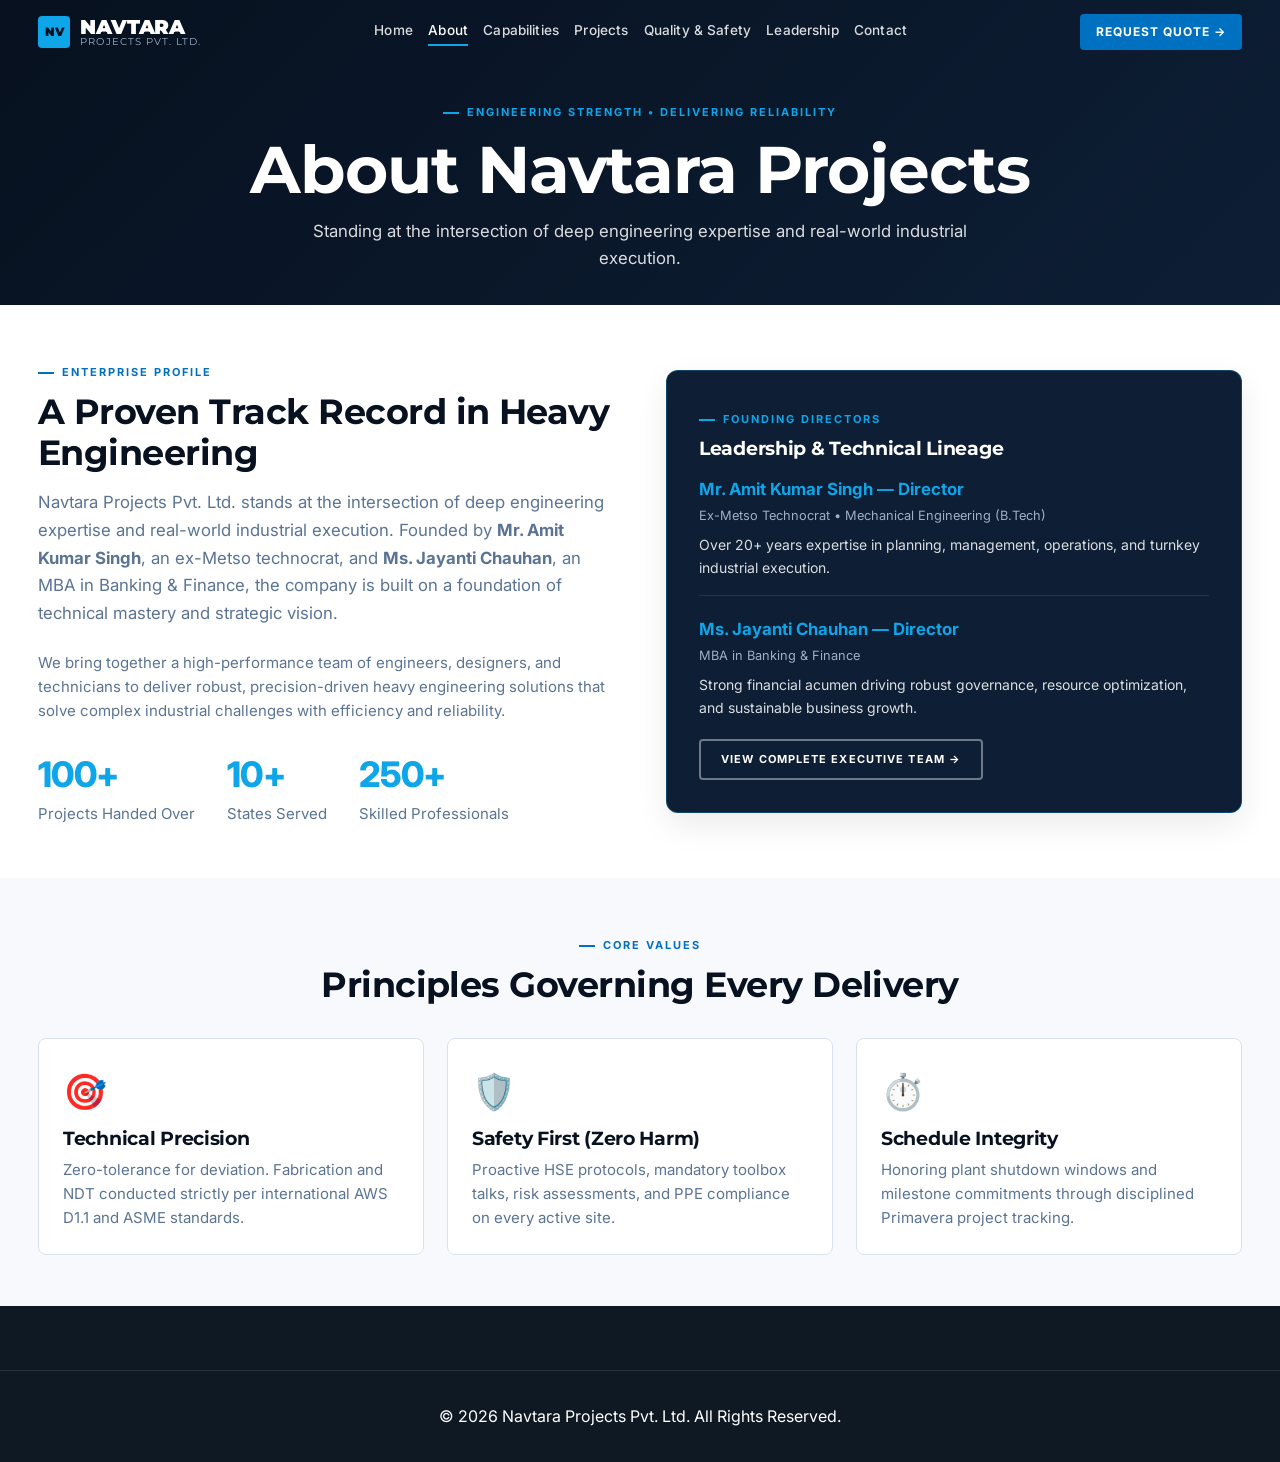
==== about.html @ 41ba623b "Populate exact leadership & core team data extracted from PDF: Directors Mr. Amit Kumar Singh (Ex-Me" ====
<!DOCTYPE html>
<html lang="en">
<head>
    <meta charset="UTF-8">
    <meta name="viewport" content="width=device-width, initial-scale=1.0">
    <title>About Us | Navtara Projects Pvt. Ltd.</title>
    <meta name="description" content="Learn about Navtara Projects Pvt. Ltd. — founded by Mr. Amit Kumar Singh (Ex-Metso Technocrat) and Ms. Jayanti Chauhan (MBA Banking & Finance). High-precision industrial execution across India.">
    <meta property="og:title" content="About Navtara Projects Pvt. Ltd.">
    <meta property="og:image" content="assets/images/hero.png">
    <link rel="icon" type="image/svg+xml" href="assets/favicon.svg">

    <!-- CSS Architecture -->
    <link rel="stylesheet" href="css/style.css">
    <link rel="stylesheet" href="css/components.css">
    <link rel="stylesheet" href="css/animations.css">
    <link rel="stylesheet" href="css/fixes.css">

    <style>
        .page-header-v3 {
            padding: calc(var(--nav-height) + var(--s-lg)) 0 var(--s-lg);
            background: linear-gradient(135deg, var(--c-navy) 0%, var(--c-navy-md) 100%);
            color: var(--c-white);
            text-align: center;
        }

        .values-grid {
            display: grid;
            grid-template-columns: repeat(3, 1fr);
            gap: var(--s-md);
            margin-top: var(--s-lg);
        }

        .founding-card {
            background: var(--c-navy-md);
            color: var(--c-white);
            border-radius: var(--radius-lg);
            padding: var(--s-lg);
            border: 1px solid rgba(14, 165, 233, 0.3);
            box-shadow: var(--shadow-lg);
        }

        @media (max-width: 992px) {
            .values-grid { grid-template-columns: 1fr; }
        }
    </style>
</head>
<body>

    <!-- Navigation Bar -->
    <nav class="navbar scrolled" role="navigation">
        <div class="nav-container">
            <a href="index.html" class="logo">
                <span class="logo-mark">NV</span>
                <div>
                    <span class="logo-text">NAVTARA</span>
                    <span class="logo-sub">PROJECTS PVT. LTD.</span>
                </div>
            </a>
            <div class="nav-links" id="main-nav">
                <a href="index.html">Home</a>
                <a href="about.html" class="active">About</a>
                <a href="capabilities.html">Capabilities</a>
                <a href="projects.html">Projects</a>
                <a href="quality.html">Quality &amp; Safety</a>
                <a href="leadership.html">Leadership</a>
                <a href="contact.html">Contact</a>
            </div>
            <a href="contact.html" class="nav-cta">Request Quote →</a>
            <button class="menu-toggle" id="menu-toggle" aria-label="Toggle navigation menu">☰</button>
        </div>
    </nav>

    <!-- Page Header -->
    <header class="page-header-v3">
        <div class="container reveal">
            <div class="section-label section-label--light">Engineering Strength &bull; Delivering Reliability</div>
            <h1 class="heading-xl text-light" style="margin-bottom: var(--s-xs);">About Navtara Projects</h1>
            <p class="body-lg text-light" style="max-width: 680px; margin: 0 auto; opacity: 0.85;">
                Standing at the intersection of deep engineering expertise and real-world industrial execution.
            </p>
        </div>
    </header>

    <!-- Enterprise Profile & Founding Story -->
    <section class="section bg-white">
        <div class="container">
            <div class="grid-2" style="align-items: center; gap: var(--s-xl);">
                <div class="reveal-left">
                    <div class="section-label">Enterprise Profile</div>
                    <h2 class="heading-lg" style="margin-bottom: var(--s-sm);">A Proven Track Record in Heavy Engineering</h2>
                    <p class="body-lg text-muted" style="margin-bottom: var(--s-md);">
                        Navtara Projects Pvt. Ltd. stands at the intersection of deep engineering expertise and real-world industrial execution. Founded by <strong>Mr. Amit Kumar Singh</strong>, an ex-Metso technocrat, and <strong>Ms. Jayanti Chauhan</strong>, an MBA in Banking &amp; Finance, the company is built on a foundation of technical mastery and strategic vision.
                    </p>
                    <p class="body-md text-muted" style="margin-bottom: var(--s-md);">
                        We bring together a high-performance team of engineers, designers, and technicians to deliver robust, precision-driven heavy engineering solutions that solve complex industrial challenges with efficiency and reliability.
                    </p>
                    <div style="display: flex; gap: 2rem;">
                        <div>
                            <div class="heading-lg text-accent" style="font-size: 2.2rem; font-weight: 800;">100+</div>
                            <div class="body-md text-muted">Projects Handed Over</div>
                        </div>
                        <div>
                            <div class="heading-lg text-accent" style="font-size: 2.2rem; font-weight: 800;">10+</div>
                            <div class="body-md text-muted">States Served</div>
                        </div>
                        <div>
                            <div class="heading-lg text-accent" style="font-size: 2.2rem; font-weight: 800;">250+</div>
                            <div class="body-md text-muted">Skilled Professionals</div>
                        </div>
                    </div>
                </div>

                <div class="founding-card reveal-right">
                    <div class="section-label section-label--light" style="color: var(--c-accent); margin-bottom: 0.5rem;">Founding Directors</div>
                    <h3 class="heading-md text-light" style="margin-bottom: 1rem;">Leadership &amp; Technical Lineage</h3>
                    
                    <div style="margin-bottom: 1.25rem; padding-bottom: 1rem; border-bottom: 1px solid rgba(255,255,255,0.1);">
                        <strong style="color: var(--c-accent); font-size: 1.05rem;">Mr. Amit Kumar Singh &mdash; Director</strong>
                        <div style="font-size: 0.8rem; color: var(--c-grey-300); margin-top: 0.2rem;">Ex-Metso Technocrat &bull; Mechanical Engineering (B.Tech)</div>
                        <p style="font-size: 0.875rem; opacity: 0.85; margin-top: 0.4rem;">Over 20+ years expertise in planning, management, operations, and turnkey industrial execution.</p>
                    </div>

                    <div>
                        <strong style="color: var(--c-accent); font-size: 1.05rem;">Ms. Jayanti Chauhan &mdash; Director</strong>
                        <div style="font-size: 0.8rem; color: var(--c-grey-300); margin-top: 0.2rem;">MBA in Banking &amp; Finance</div>
                        <p style="font-size: 0.875rem; opacity: 0.85; margin-top: 0.4rem;">Strong financial acumen driving robust governance, resource optimization, and sustainable business growth.</p>
                    </div>

                    <div style="margin-top: 1.25rem;">
                        <a href="leadership.html" class="btn btn-outline btn--sm">View Complete Executive Team →</a>
                    </div>
                </div>
            </div>
        </div>
    </section>

    <!-- Core Values & Pillars -->
    <section class="section bg-off-white">
        <div class="container">
            <div class="text-center reveal" style="max-width: 700px; margin: 0 auto;">
                <div class="section-label">Core Values</div>
                <h2 class="heading-lg">Principles Governing Every Delivery</h2>
            </div>

            <div class="values-grid">
                <div class="card reveal delay-100" style="padding: 1.5rem;">
                    <div style="font-size: 2.2rem; margin-bottom: 0.5rem;">🎯</div>
                    <h3 class="heading-md" style="margin-bottom: 0.5rem;">Technical Precision</h3>
                    <p class="body-md text-muted">Zero-tolerance for deviation. Fabrication and NDT conducted strictly per international AWS D1.1 and ASME standards.</p>
                </div>

                <div class="card reveal delay-200" style="padding: 1.5rem;">
                    <div style="font-size: 2.2rem; margin-bottom: 0.5rem;">🛡️</div>
                    <h3 class="heading-md" style="margin-bottom: 0.5rem;">Safety First (Zero Harm)</h3>
                    <p class="body-md text-muted">Proactive HSE protocols, mandatory toolbox talks, risk assessments, and PPE compliance on every active site.</p>
                </div>

                <div class="card reveal delay-300" style="padding: 1.5rem;">
                    <div style="font-size: 2.2rem; margin-bottom: 0.5rem;">⏱️</div>
                    <h3 class="heading-md" style="margin-bottom: 0.5rem;">Schedule Integrity</h3>
                    <p class="body-md text-muted">Honoring plant shutdown windows and milestone commitments through disciplined Primavera project tracking.</p>
                </div>
            </div>
        </div>
    </section>

    <!-- Footer -->
    <footer class="footer bg-charcoal text-light" role="contentinfo">
        <div class="container text-center" style="padding: 2rem 0; border-top: 1px solid rgba(255,255,255,0.1);">
            <p>&copy; 2026 Navtara Projects Pvt. Ltd. All Rights Reserved.</p>
        </div>
    </footer>

    <!-- Scroll to Top Button -->
    <button id="scroll-top-btn" aria-label="Scroll to top">↑</button>

    <!-- Scripts -->
    <script src="js/main.js"></script>
    <script src="js/transitions.js"></script>
    <script src="js/cursor.js"></script>
</body>
</html>
---- css/style.css ----
/* ═══════════════════════════════════════════════════════
   NAVTARA PROJECTS PVT. LTD.
   Enterprise Design System — v3.4
   "Apple-level simplicity meets world-class engineering."
═══════════════════════════════════════════════════════ */

@import url('https://fonts.googleapis.com/css2?family=Inter:wght@300;400;500;600;700&family=Montserrat:wght@600;700;800;900&display=swap');

/* ── Root Tokens ─────────────────────────────────────── */
:root {
  /* Core Palette */
  --c-navy:       #07111F;
  --c-navy-md:    #0D1E35;
  --c-navy-lt:    #122845;
  --c-steel:      #1E3A5C;
  --c-accent:     #0EA5E9; /* Electric Sky — on dark */
  --c-accent-d:   #0070C0; /* Deeper Blue — on light */
  --c-white:      #FFFFFF;
  --c-off-white:  #F7F9FC;
  --c-grey-50:    #EFF3F8;
  --c-grey-100:   #D9E2EC;
  --c-grey-300:   #9EB0C8;
  --c-grey-500:   #5B7493;
  --c-grey-700:   #2B3E52;
  --c-charcoal:   #0F1923;

  /* Legacy aliases */
  --color-primary:      var(--c-navy);
  --color-secondary:    var(--c-steel);
  --color-accent:       var(--c-accent);
  --color-accent-dark:  var(--c-accent-d);
  --color-white:        var(--c-white);
  --color-light-grey:   var(--c-off-white);
  --color-dark-grey:    var(--c-grey-700);
  --color-charcoal:     var(--c-charcoal);

  /* Fonts */
  --f-display: 'Montserrat', sans-serif;
  --f-body:    'Inter', sans-serif;
  --font-heading: var(--f-display);
  --font-body:    var(--f-body);

  /* Fluid Type Scale (Compact & Balanced) */
  --t-display:  clamp(2.5rem, 4.5vw + 0.5rem, 4.5rem);
  --t-h1:       clamp(2rem, 3.2vw + 0.5rem, 3.25rem);
  --t-h2:       clamp(1.5rem, 2.4vw + 0.25rem, 2.25rem);
  --t-h3:       clamp(1.15rem, 1.2vw + 0.25rem, 1.4rem);
  --t-h4:       clamp(0.95rem, 0.8vw + 0.25rem, 1.1rem);
  --t-body-lg:  clamp(0.95rem, 0.4vw + 0.8rem, 1.05rem);
  --t-body:     0.9375rem;
  --t-sm:       0.8125rem;
  --t-xs:       0.75rem;
  --t-label:    0.6875rem;

  /* Compact Fluid Spacing */
  --s-2xs: clamp(0.2rem, 0.4vw, 0.4rem);
  --s-xs:  clamp(0.4rem, 0.8vw, 0.75rem);
  --s-sm:  clamp(0.6rem, 1.2vw, 1rem);
  --s-md:  clamp(1rem, 1.8vw, 1.5rem);
  --s-lg:  clamp(1.5rem, 2.5vw, 2.5rem);
  --s-xl:  clamp(2.5rem, 4vw, 3.75rem);
  --s-2xl: clamp(3rem, 5vw, 5rem);

  /* Legacy spacing aliases */
  --space-xs: var(--s-xs);
  --space-sm: var(--s-sm);
  --space-md: var(--s-md);
  --space-lg: var(--s-lg);
  --space-xl: var(--s-xl);

  /* Borders & Radii */
  --radius-sm: 4px;
  --radius-md: 8px;
  --radius-lg: 12px;
  --radius-pill: 100px;

  /* Shadows */
  --shadow-sm:  0 1px 3px rgba(0,0,0,0.06);
  --shadow-md:  0 4px 12px rgba(0,0,0,0.06);
  --shadow-lg:  0 12px 32px rgba(0,0,0,0.08);
  --shadow-xl:  0 20px 48px rgba(0,0,0,0.12);

  /* Easing */
  --ease-out:      cubic-bezier(0.16, 1, 0.3, 1);
  --ease-in-out:   cubic-bezier(0.4, 0, 0.2, 1);

  /* Transitions */
  --transition-fast: 0.18s var(--ease-in-out);
  --transition-slow: 0.45s var(--ease-out);

  /* Layout */
  --container-max: 1280px;
  --container-pad: clamp(1rem, 3vw, 2.5rem);
  --nav-height: 64px;
}

/* ── Reset ───────────────────────────────────────────── */
*, *::before, *::after {
  box-sizing: border-box;
  margin: 0;
  padding: 0;
}

html {
  scroll-behavior: smooth;
  -webkit-text-size-adjust: 100%;
  font-size: 16px;
}

body {
  font-family: var(--f-body);
  color: var(--c-grey-700);
  background: var(--c-white);
  line-height: 1.6;
  overflow-x: hidden;
  -webkit-font-smoothing: antialiased;
}

img, video { max-width: 100%; display: block; }
a { text-decoration: none; color: inherit; }
ul, ol { list-style: none; }
button { font-family: inherit; cursor: pointer; border: none; background: none; }
input, textarea, select { font-family: inherit; }

/* ── Typography ──────────────────────────────────────── */
h1, h2, h3, h4, h5, h6 {
  font-family: var(--f-display);
  line-height: 1.18;
  color: var(--c-navy);
  letter-spacing: -0.015em;
}

h1 { font-size: var(--t-h1); font-weight: 700; }
h2 { font-size: var(--t-h2); font-weight: 700; }
h3 { font-size: var(--t-h3); font-weight: 700; }
h4 { font-size: var(--t-h4); font-weight: 600; }

p { line-height: 1.65; }

/* ── Layout Utilities ────────────────────────────────── */
.container {
  width: 100%;
  max-width: var(--container-max);
  margin: 0 auto;
  padding: 0 var(--container-pad);
}

.section { padding: var(--s-xl) 0; }
.section--sm { padding: var(--s-lg) 0; }
.section--xs { padding: var(--s-md) 0; }

.section-padding { padding: var(--s-xl) 0; }
.section-padding-sm { padding: var(--s-lg) 0; }

/* ── Text Utilities ──────────────────────────────────── */
.text-center  { text-align: center; }
.text-left    { text-align: left; }
.text-light   { color: var(--c-white) !important; }
.text-accent  { color: var(--c-accent); }
.text-accent-dark { color: var(--c-accent-d); }
.text-muted   { color: var(--c-grey-500); }
.text-display { font-size: var(--t-display); font-weight: 800; letter-spacing: -0.02em; line-height: 1.08; }

/* ── Section Label ───────────────────────────────────── */
.section-label {
  display: inline-flex;
  align-items: center;
  gap: 0.5rem;
  font-size: var(--t-label);
  font-weight: 700;
  letter-spacing: 0.18em;
  text-transform: uppercase;
  color: var(--c-accent-d);
  margin-bottom: var(--s-xs);
}
.section-label--light { color: var(--c-accent); }
.section-label::before {
  content: '';
  display: inline-block;
  width: 16px;
  height: 2px;
  background: currentColor;
  flex-shrink: 0;
}

/* ── Background Utilities ────────────────────────────── */
.bg-navy     { background: var(--c-navy); }
.bg-navy-md  { background: var(--c-navy-md); }
.bg-navy-lt  { background: var(--c-navy-lt); }
.bg-off-white { background: var(--c-off-white); }
.bg-white    { background: var(--c-white); }
.bg-charcoal { background: var(--c-charcoal); }

.bg-primary  { background: var(--c-navy); color: var(--c-white); }
.bg-light    { background: var(--c-off-white); }

/* ── Display Typography ──────────────────────────────── */
.heading-xl {
  font-size: var(--t-display);
  font-weight: 700;
  letter-spacing: -0.015em;
  line-height: 1.15;
}
.heading-lg {
  font-size: var(--t-h2);
  font-weight: 700;
  letter-spacing: -0.015em;
}
.heading-md {
  font-size: var(--t-h3);
  font-weight: 700;
}
.body-lg {
  font-size: var(--t-body-lg);
  color: var(--c-grey-500);
  line-height: 1.65;
}
.body-md { font-size: var(--t-body); line-height: 1.6; }

/* ── Grid Utilities ──────────────────────────────────── */
.grid-2 { display: grid; grid-template-columns: repeat(2, 1fr); gap: var(--s-md); }
.grid-3 { display: grid; grid-template-columns: repeat(3, 1fr); gap: var(--s-md); }
.grid-4 { display: grid; grid-template-columns: repeat(4, 1fr); gap: var(--s-sm); }
.grid-auto-2 { display: grid; grid-template-columns: repeat(auto-fit, minmax(min(100%, 420px), 1fr)); gap: var(--s-md); }
.grid-auto-3 { display: grid; grid-template-columns: repeat(auto-fit, minmax(min(100%, 280px), 1fr)); gap: var(--s-sm); }

@media (max-width: 1024px) {
  .grid-4 { grid-template-columns: repeat(2, 1fr); }
  .grid-3 { grid-template-columns: repeat(2, 1fr); }
}
@media (max-width: 640px) {
  .grid-2, .grid-3, .grid-4 { grid-template-columns: 1fr; }
}

/* ── Custom Cursor ───────────────────────────────────── */
@media (hover: hover) and (pointer: fine) {
  * { cursor: none !important; }
}
.cursor-dot {
  position: fixed; top: 0; left: 0;
  width: 6px; height: 6px;
  background: var(--c-accent);
  border-radius: 50%;
  pointer-events: none;
  z-index: 99999;
  transform: translate(-50%, -50%);
  transition: width 0.18s var(--ease-out), height 0.18s var(--ease-out);
  will-change: left, top;
  opacity: 0;
}
.cursor-ring {
  position: fixed; top: 0; left: 0;
  width: 32px; height: 32px;
  border: 1.5px solid rgba(14, 165, 233, 0.5);
  border-radius: 50%;
  pointer-events: none;
  z-index: 99998;
  transform: translate(-50%, -50%);
  transition: width 0.3s var(--ease-out), height 0.3s var(--ease-out), opacity 0.3s;
  will-change: left, top;
  opacity: 0;
}
.cursor-dot.cursor-grow { width: 12px; height: 12px; background: var(--c-accent-d); }
.cursor-ring.cursor-grow { width: 44px; height: 44px; opacity: 0.25; }
.cursor-dot.cursor-click { transform: translate(-50%, -50%) scale(0.5); }
.cursor-ring.cursor-click { transform: translate(-50%, -50%) scale(1.4); opacity: 0.15; }

/* ── Page Transition Overlay ─────────────────────────── */
#page-transition-overlay {
  position: fixed; inset: 0;
  background: var(--c-navy);
  z-index: 99990;
  opacity: 0;
  pointer-events: none;
  transition: opacity 0.4s var(--ease-in-out);
}
#page-transition-overlay.t-active {
  opacity: 1;
  pointer-events: all;
}
---- css/components.css ----
/* ═══════════════════════════════════════════════════════
   COMPONENTS — Navigation, Buttons, Cards, Footer, Marquee
═══════════════════════════════════════════════════════ */

/* ── Navigation ──────────────────────────────────────── */
.navbar {
  position: fixed;
  top: 0;
  width: 100%;
  height: var(--nav-height);
  display: flex;
  align-items: center;
  z-index: 1000;
  transition: background 0.4s var(--ease-out), box-shadow 0.4s;
}

.navbar::after {
  content: '';
  position: absolute;
  inset: 0;
  background: rgba(7, 17, 31, 0);
  backdrop-filter: blur(0px);
  transition: background 0.4s, backdrop-filter 0.4s;
  z-index: -1;
}

.navbar.scrolled::after {
  background: rgba(7, 17, 31, 0.92);
  backdrop-filter: blur(16px);
  box-shadow: 0 1px 0 rgba(255,255,255,0.06);
}

.nav-container {
  display: flex;
  align-items: center;
  justify-content: space-between;
  width: 100%;
  max-width: var(--container-max);
  margin: 0 auto;
  padding: 0 var(--container-pad);
}

/* Logo */
.logo {
  font-family: var(--f-display);
  font-weight: 900;
  font-size: 1.25rem;
  color: var(--c-white);
  letter-spacing: -0.01em;
  display: flex;
  align-items: center;
  gap: 2px;
  line-height: 1;
}
.logo-mark {
  display: inline-flex;
  align-items: center;
  justify-content: center;
  width: 32px;
  height: 32px;
  background: var(--c-accent);
  color: var(--c-navy);
  font-size: 0.75rem;
  font-weight: 900;
  border-radius: 4px;
  margin-right: 0.5rem;
  letter-spacing: 0;
}
.logo-text { color: var(--c-white); }
.logo-sub  { color: var(--c-grey-300); font-weight: 400; font-size: 0.65rem; display: block; letter-spacing: 0.1em; }

/* Nav Links */
.nav-links {
  display: flex;
  align-items: center;
  gap: clamp(0.75rem, 1.2vw, 1.5rem);
}
.nav-links a {
  color: rgba(255,255,255,0.85);
  font-size: 0.85rem;
  font-weight: 500;
  letter-spacing: 0.01em;
  transition: color var(--transition-fast);
  position: relative;
  padding-bottom: 2px;
  white-space: nowrap;
}
.nav-links a::after {
  content: '';
  position: absolute;
  bottom: -2px;
  left: 0;
  width: 0;
  height: 1.5px;
  background: var(--c-accent);
  transition: width 0.25s var(--ease-out);
}
.nav-links a:hover,
.nav-links a.active {
  color: var(--c-white);
}
.nav-links a:hover::after,
.nav-links a.active::after {
  width: 100%;
}

/* Nav CTA */
.nav-cta {
  display: inline-flex;
  align-items: center;
  gap: 0.4rem;
  background: var(--c-accent-d);
  color: var(--c-white) !important;
  font-weight: 700 !important;
  font-size: 0.75rem !important;
  letter-spacing: 0.08em;
  text-transform: uppercase;
  padding: 0.5rem 1rem;
  border-radius: var(--radius-sm);
  flex-shrink: 0;
  white-space: nowrap;
  transition: background var(--transition-fast), transform var(--transition-fast) !important;
}
.nav-cta::after { display: none !important; }
.nav-cta:hover {
  background: var(--c-navy) !important;
  transform: translateY(-1px);
}

/* Mobile Toggle */
.menu-toggle {
  display: none;
  width: 40px;
  height: 40px;
  align-items: center;
  justify-content: center;
  color: var(--c-white);
  font-size: 1.25rem;
  z-index: 1001;
  position: relative;
}

/* ── Buttons ─────────────────────────────────────────── */
.btn {
  display: inline-flex;
  align-items: center;
  justify-content: center;
  gap: 0.5rem;
  padding: 0.875rem 2rem;
  font-family: var(--f-body);
  font-size: var(--t-xs);
  font-weight: 700;
  letter-spacing: 0.1em;
  text-transform: uppercase;
  border-radius: var(--radius-sm);
  border: 2px solid transparent;
  transition: all var(--transition-fast);
  white-space: nowrap;
  position: relative;
  overflow: hidden;
}

.btn-primary {
  background: var(--c-accent-d);
  color: var(--c-white);
  border-color: var(--c-accent-d);
}
.btn-primary:hover {
  background: var(--c-navy);
  border-color: var(--c-navy);
  transform: translateY(-2px);
  box-shadow: 0 8px 24px rgba(0, 112, 192, 0.35);
}

.btn-outline {
  background: transparent;
  color: var(--c-white);
  border-color: rgba(255,255,255,0.4);
}
.btn-outline:hover {
  background: rgba(255,255,255,0.1);
  border-color: var(--c-white);
  transform: translateY(-2px);
}

.btn-ghost {
  background: transparent;
  color: var(--c-accent-d);
  border-color: var(--c-accent-d);
}
.btn-ghost:hover {
  background: var(--c-accent-d);
  color: var(--c-white);
  transform: translateY(-2px);
}

.btn--sm { padding: 0.625rem 1.25rem; font-size: 0.6875rem; }
.btn--lg { padding: 1.125rem 2.5rem; font-size: 0.75rem; }

/* ── Cards ───────────────────────────────────────────── */
.card {
  background: var(--c-white);
  border-radius: var(--radius-md);
  overflow: hidden;
  border: 1px solid var(--c-grey-100);
  transition: transform var(--transition-slow), box-shadow var(--transition-slow);
}
.card:hover {
  transform: translateY(-8px);
  box-shadow: var(--shadow-lg);
}

/* ── Divider ─────────────────────────────────────────── */
.divider {
  height: 1px;
  background: var(--c-grey-100);
  margin: var(--s-lg) 0;
}
.divider--dark {
  background: rgba(255,255,255,0.08);
}

/* ── Tags ────────────────────────────────────────────── */
.tag {
  display: inline-block;
  font-size: var(--t-label);
  font-weight: 700;
  letter-spacing: 0.12em;
  text-transform: uppercase;
  padding: 0.25rem 0.75rem;
  border-radius: var(--radius-pill);
  background: var(--c-grey-50);
  color: var(--c-grey-500);
}
.tag--accent {
  background: rgba(14,165,233,0.1);
  color: var(--c-accent-d);
}
.tag--navy {
  background: var(--c-navy);
  color: var(--c-white);
}

/* ── Infinite Marquee ────────────────────────────────── */
.marquee-wrapper {
  overflow: hidden;
  width: 100%;
  mask-image: linear-gradient(90deg, transparent, #000 8%, #000 92%, transparent);
  -webkit-mask-image: linear-gradient(90deg, transparent, #000 8%, #000 92%, transparent);
}
.marquee-track {
  display: flex;
  align-items: center;
  gap: 3rem;
  width: max-content;
  animation: marquee-scroll 30s linear infinite;
}
.marquee-track:hover { animation-play-state: paused; }
.marquee-item {
  display: flex;
  align-items: center;
  gap: 3rem;
  white-space: nowrap;
  font-family: var(--f-display);
  font-weight: 700;
  font-size: 0.875rem;
  letter-spacing: 0.15em;
  text-transform: uppercase;
  color: var(--c-grey-500);
  transition: color var(--transition-fast);
}
.marquee-item:hover { color: var(--c-navy); }
.marquee-divider {
  color: var(--c-accent-d);
  font-size: 0.5rem;
}
@keyframes marquee-scroll {
  from { transform: translateX(0); }
  to   { transform: translateX(-50%); }
}

/* ── Footer ──────────────────────────────────────────── */
.footer {
  padding: var(--s-2xl) 0 0;
  background: var(--c-charcoal);
  color: var(--c-white);
}
.footer-grid {
  display: grid;
  grid-template-columns: 2fr 1fr 1fr 1.5fr;
  gap: var(--s-xl);
  padding-bottom: var(--s-xl);
  border-bottom: 1px solid rgba(255,255,255,0.06);
}
.footer-col .logo { margin-bottom: var(--s-md); }
.footer-col p { color: var(--c-grey-300); font-size: var(--t-sm); line-height: 1.8; }
.footer-col h5 {
  font-size: var(--t-label);
  font-weight: 700;
  letter-spacing: 0.18em;
  text-transform: uppercase;
  color: var(--c-grey-300);
  margin-bottom: var(--s-md);
}
.footer-col ul { display: flex; flex-direction: column; gap: var(--s-xs); }
.footer-col ul a {
  font-size: var(--t-sm);
  color: rgba(255,255,255,0.5);
  transition: color var(--transition-fast);
}
.footer-col ul a:hover { color: var(--c-white); }
.footer-contact p {
  display: flex;
  align-items: flex-start;
  gap: 0.5rem;
  font-size: var(--t-sm);
  color: rgba(255,255,255,0.55);
  margin-bottom: 0.75rem;
}
.footer-contact p strong { color: var(--c-white); min-width: 2rem; }
.footer-bottom {
  padding: var(--s-md) 0;
  display: flex;
  align-items: center;
  justify-content: space-between;
  font-size: var(--t-xs);
  color: rgba(255,255,255,0.3);
  gap: 1rem;
  flex-wrap: wrap;
}

/* ── Scroll-to-Top ───────────────────────────────────── */
#scroll-top-btn {
  position: fixed;
  bottom: 2rem;
  right: 2rem;
  width: 44px;
  height: 44px;
  border-radius: 50%;
  background: var(--c-accent-d);
  color: var(--c-white);
  font-size: 1rem;
  display: flex;
  align-items: center;
  justify-content: center;
  z-index: 500;
  box-shadow: 0 4px 20px rgba(0,112,192,0.4);
  opacity: 0;
  transform: translateY(16px);
  transition: opacity 0.3s, transform 0.3s;
  pointer-events: none;
}
#scroll-top-btn.visible {
  opacity: 1;
  transform: translateY(0);
  pointer-events: all;
}
#scroll-top-btn:hover {
  background: var(--c-navy);
  transform: translateY(-4px);
}

/* ── Responsive Breakpoints ──────────────────────────── */
@media (max-width: 1200px) {
  .footer-grid { grid-template-columns: 1fr 1fr; gap: var(--s-lg); }
}
@media (max-width: 768px) {
  .nav-links {
    display: flex !important;
    flex-direction: column;
    position: fixed;
    inset: 0;
    background: var(--c-navy);
    z-index: 990;
    justify-content: center;
    align-items: center;
    gap: 2rem;
    clip-path: circle(0% at calc(100% - 52px) 36px);
    transition: clip-path 0.5s var(--ease-out);
    pointer-events: none;
  }
  .nav-links.nav-open {
    clip-path: circle(150% at calc(100% - 52px) 36px);
    pointer-events: all;
  }
  .nav-links a { font-size: 1.25rem; opacity: 0.9; }
  .nav-links a::after { display: none; }
  .nav-cta { display: none; }
  .menu-toggle { display: flex; }
  .footer-grid { grid-template-columns: 1fr; gap: var(--s-lg); }
  .footer-bottom { flex-direction: column; text-align: center; }
}
---- css/animations.css ----
/* ═══════════════════════════════════════════════════════
   ANIMATIONS & MOTION SYSTEM — Navtara Projects v3.0
═══════════════════════════════════════════════════════ */

/* ── Scroll Reveal ──────────────────────────────────── */
.reveal {
  opacity: 0;
  transform: translateY(32px);
  transition: opacity 0.8s var(--ease-out, cubic-bezier(0.16, 1, 0.3, 1)),
              transform 0.8s var(--ease-out, cubic-bezier(0.16, 1, 0.3, 1));
  will-change: opacity, transform;
}

.reveal.active {
  opacity: 1;
  transform: translateY(0);
}

.reveal-left {
  opacity: 0;
  transform: translateX(-40px);
  transition: opacity 0.8s var(--ease-out), transform 0.8s var(--ease-out);
  will-change: opacity, transform;
}

.reveal-left.active {
  opacity: 1;
  transform: translateX(0);
}

.reveal-right {
  opacity: 0;
  transform: translateX(40px);
  transition: opacity 0.8s var(--ease-out), transform 0.8s var(--ease-out);
  will-change: opacity, transform;
}

.reveal-right.active {
  opacity: 1;
  transform: translateX(0);
}

.reveal-scale {
  opacity: 0;
  transform: scale(0.94);
  transition: opacity 0.8s var(--ease-out), transform 0.8s var(--ease-out);
  will-change: opacity, transform;
}

.reveal-scale.active {
  opacity: 1;
  transform: scale(1);
}

/* ── Stagger Delays ──────────────────────────────────── */
.delay-50  { transition-delay: 50ms; }
.delay-100 { transition-delay: 100ms; }
.delay-150 { transition-delay: 150ms; }
.delay-200 { transition-delay: 200ms; }
.delay-250 { transition-delay: 250ms; }
.delay-300 { transition-delay: 300ms; }
.delay-400 { transition-delay: 400ms; }
.delay-500 { transition-delay: 500ms; }

/* ── Hero Entrance Keyframes ─────────────────────────── */
@keyframes heroFadeUp {
  0% {
    opacity: 0;
    transform: translateY(30px);
  }
  100% {
    opacity: 1;
    transform: translateY(0);
  }
}

@keyframes pulseGlow {
  0%, 100% {
    box-shadow: 0 0 15px rgba(14, 165, 233, 0.3);
  }
  50% {
    box-shadow: 0 0 30px rgba(14, 165, 233, 0.7);
  }
}

@keyframes mapPing {
  0% {
    transform: scale(1);
    opacity: 0.9;
  }
  100% {
    transform: scale(2.6);
    opacity: 0;
  }
}

/* ── Curtain Image Reveal ────────────────────────────── */
.curtain-wrap {
  position: relative;
  overflow: hidden;
  border-radius: var(--radius-md, 8px);
}

.curtain-wrap::after {
  content: '';
  position: absolute;
  inset: 0;
  background: var(--c-accent-d, #0070C0);
  transform: translateX(0%);
  transition: transform 0.9s cubic-bezier(0.77, 0, 0.175, 1);
  z-index: 2;
}

.curtain-wrap.curtain-open::after {
  transform: translateX(101%);
}

.curtain-wrap img {
  display: block;
  width: 100%;
  height: 100%;
  object-fit: cover;
  transform: scale(1.08);
  transition: transform 1.2s cubic-bezier(0.16, 1, 0.3, 1);
}

.curtain-wrap.curtain-open img {
  transform: scale(1);
}

/* ── Micro-Interactions & Hover Dynamics ─────────────── */
.hover-lift {
  transition: transform 0.35s cubic-bezier(0.16, 1, 0.3, 1),
              box-shadow 0.35s cubic-bezier(0.16, 1, 0.3, 1);
}
.hover-lift:hover {
  transform: translateY(-8px);
  box-shadow: var(--shadow-xl, 0 32px 80px rgba(0,0,0,0.14));
}

.hover-glow {
  transition: box-shadow 0.35s ease, border-color 0.35s ease;
}
.hover-glow:hover {
  border-color: var(--c-accent, #0EA5E9);
  box-shadow: 0 0 25px rgba(14, 165, 233, 0.25);
}

/* ── Map Markers Animation ───────────────────────────── */
.map-pin {
  position: absolute;
  transform: translate(-50%, -50%);
  cursor: pointer;
  z-index: 10;
}

.map-pin-dot {
  width: 12px;
  height: 12px;
  background: var(--c-accent, #0EA5E9);
  border: 2px solid #fff;
  border-radius: 50%;
  position: relative;
  z-index: 2;
  box-shadow: 0 0 10px rgba(14, 165, 233, 0.8);
}

.map-pin-ring {
  position: absolute;
  inset: -6px;
  border-radius: 50%;
  background: rgba(14, 165, 233, 0.5);
  animation: mapPing 2.2s infinite cubic-bezier(0, 0, 0.2, 1);
  z-index: 1;
}

.map-pin-tooltip {
  position: absolute;
  bottom: calc(100% + 8px);
  left: 50%;
  transform: translateX(-50%) translateY(8px);
  background: var(--c-navy-md, #0D1E35);
  color: #fff;
  padding: 0.5rem 0.85rem;
  border-radius: 6px;
  font-size: 0.75rem;
  white-space: nowrap;
  opacity: 0;
  pointer-events: none;
  transition: opacity 0.3s ease, transform 0.3s ease;
  box-shadow: 0 10px 25px rgba(0,0,0,0.3);
  border: 1px solid rgba(255,255,255,0.1);
  z-index: 20;
}

.map-pin:hover .map-pin-tooltip,
.map-pin.active .map-pin-tooltip {
  opacity: 1;
  transform: translateX(-50%) translateY(0);
}
---- css/fixes.css ----
/* ═══════════════════════════════════════════════════════
   LAYOUT SAFEGUARDS & VISUAL AESTHETICS — Navtara v3.6
   "Glassmorphism, Metallic Gradients, & Ambient Mesh"
═══════════════════════════════════════════════════════ */

/* ── Top Window Scroll Progress Bar ─────────────────── */
#scroll-progress-bar {
  position: fixed;
  top: 0;
  left: 0;
  height: 2.5px;
  width: 0%;
  background: linear-gradient(90deg, var(--c-accent-d, #0070C0), var(--c-accent, #0EA5E9));
  z-index: 10000;
  box-shadow: 0 0 10px rgba(14, 165, 233, 0.8);
  transition: width 0.1s ease-out;
}

/* ── Metallic Gradient Text Utility ─────────────────── */
.text-gradient {
  background: linear-gradient(135deg, #0EA5E9 0%, #38BDF8 50%, #0070C0 100%);
  -webkit-background-clip: text;
  -webkit-text-fill-color: transparent;
}

/* ── Button Sheen Sweep Hover Animation ─────────────── */
.btn::before {
  content: '';
  position: absolute;
  top: 0;
  left: -100%;
  width: 60%;
  height: 100%;
  background: linear-gradient(90deg, transparent, rgba(255, 255, 255, 0.3), transparent);
  transform: skewX(-20deg);
  transition: none;
}

.btn:hover::before {
  animation: sheenSweep 0.75s ease-in-out;
}

@keyframes sheenSweep {
  0%   { left: -100%; }
  100% { left: 160%; }
}

/* ── Hero Load Animations ────────────────────────────── */
.hero-content {
  opacity: 1 !important;
  transform: none !important;
}

.hero-content .subheadline {
  animation: heroFadeUp 0.8s cubic-bezier(0.16, 1, 0.3, 1) 0.15s both;
}

.hero-content h1 {
  animation: heroFadeUp 0.8s cubic-bezier(0.16, 1, 0.3, 1) 0.3s both;
}

.hero-content p.body-lg {
  animation: heroFadeUp 0.8s cubic-bezier(0.16, 1, 0.3, 1) 0.45s both;
}

.hero-content .hero-buttons {
  animation: heroFadeUp 0.8s cubic-bezier(0.16, 1, 0.3, 1) 0.6s both;
}

/* ── Pan-India Radar Beacons (Glassmorphism & Radar Mesh) ── */
.india-map-section-v3 {
  background: var(--c-navy);
  color: var(--c-white);
  position: relative;
  padding: var(--s-lg) 0;
}

.india-map-grid-v3 {
  display: grid;
  grid-template-columns: 1.2fr 1fr;
  gap: var(--s-lg);
  align-items: center;
}

.radar-beacon-card-v3 {
  background: rgba(13, 30, 53, 0.75);
  backdrop-filter: blur(16px);
  border: 1px solid rgba(14, 165, 233, 0.3);
  border-radius: var(--radius-lg, 12px);
  padding: var(--s-md);
  position: relative;
  box-shadow: 0 20px 50px rgba(0,0,0,0.4);
  display: flex;
  flex-direction: column;
  justify-content: center;
  align-items: center;
  min-height: 380px;
  overflow: hidden;
}

.radar-grid-bg {
  position: absolute;
  inset: 0;
  background-image: 
    radial-gradient(circle at center, rgba(14, 165, 233, 0.12) 0%, transparent 70%),
    linear-gradient(rgba(255, 255, 255, 0.04) 1px, transparent 1px),
    linear-gradient(90deg, rgba(255, 255, 255, 0.04) 1px, transparent 1px);
  background-size: 100% 100%, 28px 28px, 28px 28px;
  pointer-events: none;
}

.beacon-node {
  position: absolute;
  transform: translate(-50%, -50%);
  cursor: pointer;
  z-index: 10;
  display: flex;
  align-items: center;
  gap: 0.5rem;
}

.beacon-dot {
  width: 12px;
  height: 12px;
  background: var(--c-accent, #0EA5E9);
  border: 2px solid #FFF;
  border-radius: 50%;
  box-shadow: 0 0 14px var(--c-accent);
  position: relative;
  z-index: 2;
  animation: beaconBlink 1.8s infinite ease-in-out;
}

.beacon-ring {
  position: absolute;
  inset: -8px;
  border-radius: 50%;
  border: 1.5px solid var(--c-accent);
  animation: beaconPulse 2.2s infinite ease-out;
  z-index: 1;
}

.beacon-label {
  font-family: var(--f-display);
  font-size: 0.725rem;
  font-weight: 700;
  letter-spacing: 0.08em;
  color: var(--c-white);
  background: rgba(7, 17, 31, 0.88);
  backdrop-filter: blur(8px);
  padding: 0.25rem 0.6rem;
  border-radius: 4px;
  border: 1px solid rgba(14, 165, 233, 0.35);
  white-space: nowrap;
  transition: all 0.25s ease;
}

.beacon-node:hover .beacon-label,
.beacon-node.active-node .beacon-label {
  background: var(--c-accent-d);
  border-color: var(--c-accent);
  box-shadow: 0 0 14px rgba(14, 165, 233, 0.6);
}

@keyframes beaconBlink {
  0%, 100% { transform: scale(1); opacity: 1; }
  50%      { transform: scale(0.85); opacity: 0.6; }
}

@keyframes beaconPulse {
  0%   { transform: scale(0.6); opacity: 0.9; }
  100% { transform: scale(2.2); opacity: 0; }
}

.map-site-panel-v3 {
  background: rgba(13, 30, 53, 0.85);
  backdrop-filter: blur(16px);
  border: 1px solid rgba(14, 165, 233, 0.3);
  border-radius: var(--radius-lg, 12px);
  padding: var(--s-lg);
  box-shadow: 0 20px 50px rgba(0,0,0,0.4);
  display: flex;
  flex-direction: column;
  gap: 1rem;
}

/* ── Glassmorphism Cards & Sleek Proportions ──────────── */
.cap-card-v3 {
  background: var(--c-white);
  border-radius: var(--radius-lg, 12px);
  border: 1px solid var(--c-grey-100);
  padding: 1.25rem 1.5rem;
  transition: all 0.35s var(--ease-out);
  position: relative;
  overflow: hidden;
}

.cap-card-v3:hover {
  transform: translateY(-5px);
  box-shadow: var(--shadow-lg);
  border-color: var(--c-accent-d);
}

.stat-card-v3 {
  background: rgba(255, 255, 255, 0.04);
  backdrop-filter: blur(8px);
  border: 1px solid rgba(255, 255, 255, 0.1);
  border-radius: var(--radius-md, 8px);
  padding: 1rem 1.25rem;
  text-align: center;
  transition: all 0.35s var(--ease-out);
}

.stat-card-v3:hover {
  background: rgba(255, 255, 255, 0.08);
  border-color: var(--c-accent);
  box-shadow: 0 8px 24px rgba(14, 165, 233, 0.25);
}

.cs-card-large {
  position: relative;
  border-radius: var(--radius-lg, 12px);
  overflow: hidden;
  min-height: 340px;
  display: flex;
  align-items: flex-end;
  cursor: pointer;
}

.leader-card-v3 {
  background: var(--c-white);
  border-radius: var(--radius-lg, 12px);
  border: 1px solid var(--c-grey-100);
  overflow: hidden;
  box-shadow: var(--shadow-sm);
  transition: all 0.35s var(--ease-out);
}

.leader-avatar-box {
  height: 180px;
  background: linear-gradient(135deg, var(--c-navy) 0%, var(--c-steel) 100%);
  display: flex;
  align-items: center;
  justify-content: center;
  color: var(--c-white);
  position: relative;
  overflow: hidden;
}

/* ── Interactive Engineering Workflow ───────────────── */
.workflow-stepper {
  display: flex;
  justify-content: space-between;
  position: relative;
  margin: 2rem 0;
  gap: 0.75rem;
}

.workflow-stepper::before {
  content: '';
  position: absolute;
  top: 24px;
  left: 5%;
  right: 5%;
  height: 2.5px;
  background: linear-gradient(90deg, var(--c-accent-d, #0070C0), var(--c-accent, #0EA5E9));
  z-index: 1;
}

.workflow-step-icon {
  width: 48px;
  height: 48px;
  margin: 0 auto 0.75rem;
  border-radius: 50%;
  background: var(--c-navy, #07111F);
  border: 2px solid var(--c-steel, #1E3A5C);
  color: var(--c-white, #fff);
  display: flex;
  align-items: center;
  justify-content: center;
  font-size: 1.15rem;
  transition: all 0.35s var(--ease-out);
}

.workflow-step-title {
  font-family: var(--f-display);
  font-size: 0.825rem;
  font-weight: 700;
  color: var(--c-navy, #07111F);
  margin-bottom: 0.2rem;
}

.workflow-step-desc {
  font-size: 0.75rem;
  color: var(--c-grey-500);
}

/* ── Official Compliance Badge Wall ─────────────────── */
.compliance-badge-grid {
  display: grid;
  grid-template-columns: repeat(auto-fill, minmax(180px, 1fr));
  gap: 1rem;
  margin-top: var(--s-md);
}

.compliance-badge-card {
  background: var(--c-white);
  border-radius: var(--radius-md, 8px);
  border: 1px solid var(--c-grey-100);
  padding: 1rem;
  text-align: center;
  box-shadow: var(--shadow-sm);
  transition: all 0.3s ease;
  display: flex;
  flex-direction: column;
  align-items: center;
  gap: 0.35rem;
}

.compliance-badge-card:hover {
  transform: translateY(-4px);
  box-shadow: var(--shadow-md);
  border-color: var(--c-accent-d);
}

.badge-seal-icon {
  width: 40px;
  height: 40px;
  border-radius: 50%;
  background: linear-gradient(135deg, var(--c-navy) 0%, var(--c-steel) 100%);
  color: var(--c-accent);
  display: flex;
  align-items: center;
  justify-content: center;
  font-size: 1rem;
  font-weight: 800;
}

/* ── UI QA Safeguards & Overlap Prevention ───────────── */
h1, h2, h3, h4, p, span, a, button {
  word-wrap: break-word;
  overflow-wrap: break-word;
}

.grid-2, .grid-3, .grid-4, .grid-auto-2, .grid-auto-3 {
  align-items: stretch;
}

.btn {
  box-sizing: border-box;
  max-width: 100%;
}

@media (max-width: 992px) {
  .india-map-grid-v3 {
    grid-template-columns: 1fr;
    gap: var(--s-lg);
  }
}

@media (max-width: 768px) {
  .workflow-stepper {
    flex-direction: column;
    gap: 1.25rem;
  }
  .workflow-stepper::before {
    top: 5%;
    bottom: 5%;
    left: 24px;
    width: 2.5px;
    height: auto;
    right: auto;
  }
  .workflow-step {
    display: flex;
    align-items: center;
    gap: 0.85rem;
    text-align: left;
  }
  .workflow-step-icon {
    margin: 0;
    flex-shrink: 0;
  }
}
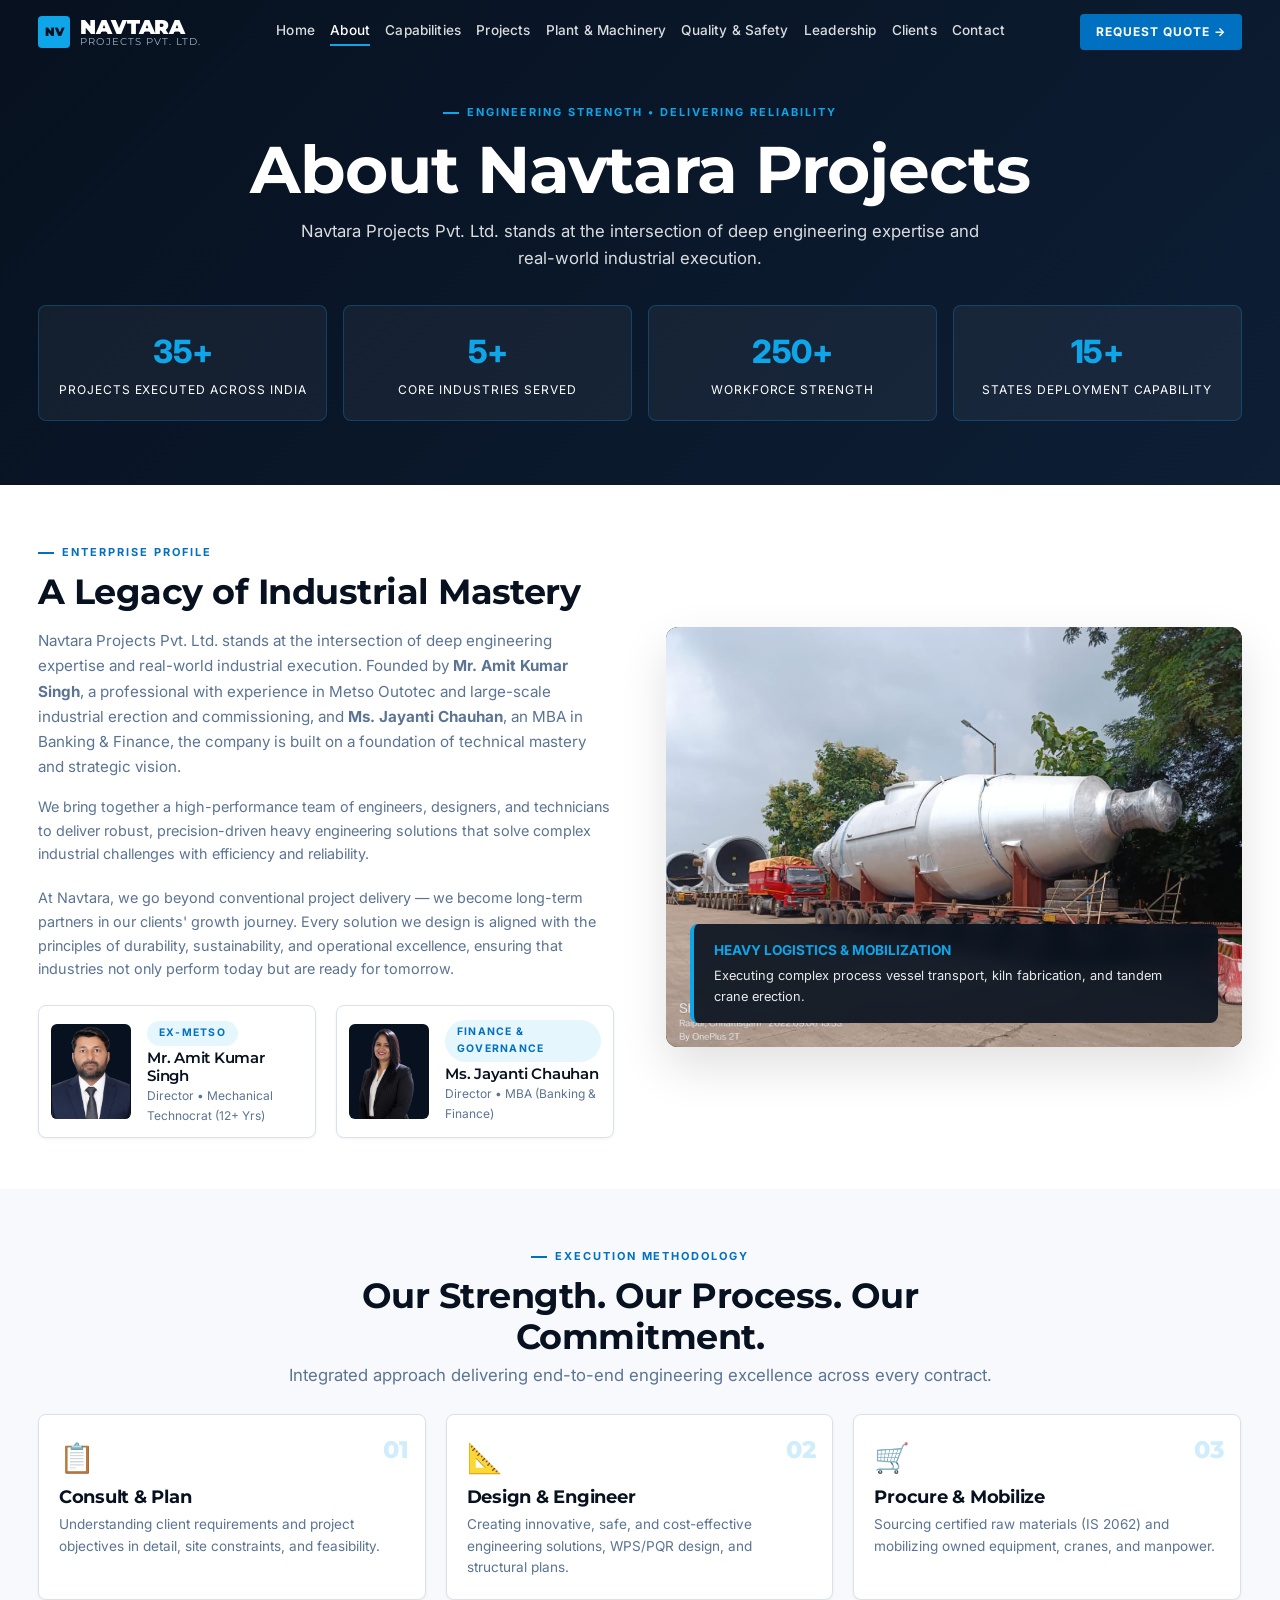
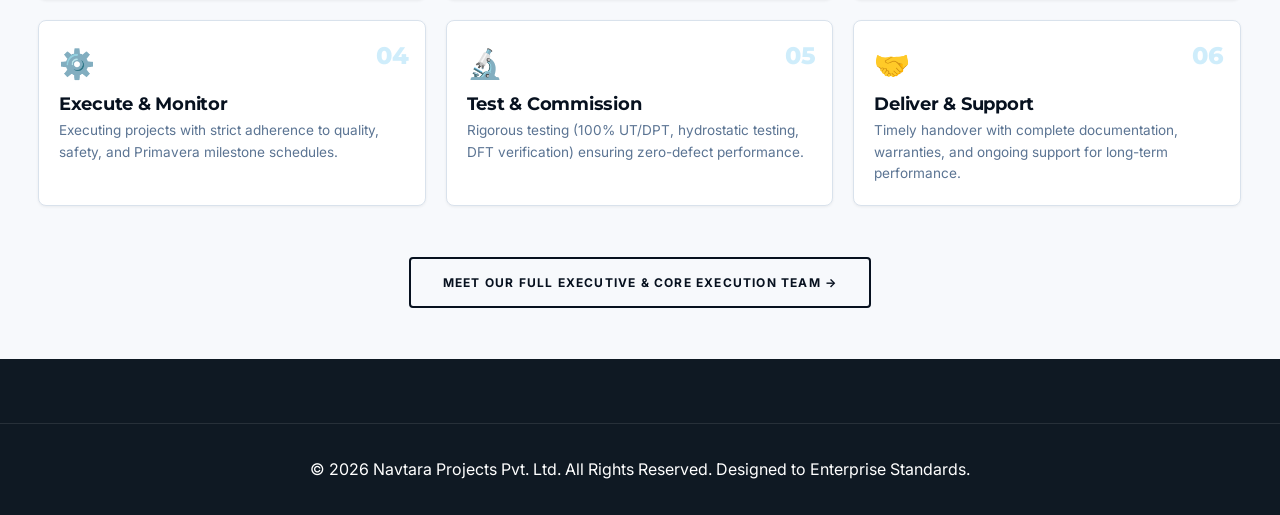
==== commit 87dbe6a1: "Comprehensive v4.0 update using D:\Navtara Profile (23).pdf: - Real executive portraits of Mr. Amit " ====
--- a/about.html
+++ b/about.html
@@ -4,9 +4,9 @@
     <meta charset="UTF-8">
     <meta name="viewport" content="width=device-width, initial-scale=1.0">
     <title>About Us | Navtara Projects Pvt. Ltd.</title>
-    <meta name="description" content="Learn about Navtara Projects Pvt. Ltd. — founded by Mr. Amit Kumar Singh (Ex-Metso Technocrat) and Ms. Jayanti Chauhan (MBA Banking & Finance). High-precision industrial execution across India.">
+    <meta name="description" content="Learn about Navtara Projects Pvt. Ltd. — founded by Mr. Amit Kumar Singh (Ex-Metso Technocrat) and Ms. Jayanti Chauhan (MBA Banking & Finance). Heavy engineering, erection, and industrial solutions across India.">
     <meta property="og:title" content="About Navtara Projects Pvt. Ltd.">
-    <meta property="og:image" content="assets/images/hero.png">
+    <meta property="og:image" content="assets/images/amit_kumar_singh.png">
     <link rel="icon" type="image/svg+xml" href="assets/favicon.svg">
 
     <!-- CSS Architecture -->
@@ -23,30 +23,95 @@
             text-align: center;
         }
 
-        .values-grid {
+        .about-stats-grid {
+            display: grid;
+            grid-template-columns: repeat(4, 1fr);
+            gap: 1rem;
+            margin: var(--s-lg) 0;
+        }
+
+        .about-stat-card {
+            background: rgba(255, 255, 255, 0.05);
+            border: 1px solid rgba(14, 165, 233, 0.25);
+            border-radius: var(--radius-md);
+            padding: 1.25rem 1rem;
+            text-align: center;
+            color: var(--c-white);
+        }
+
+        .director-mini-grid {
+            display: grid;
+            grid-template-columns: repeat(2, 1fr);
+            gap: 1.25rem;
+            margin-top: 1.5rem;
+        }
+
+        .director-mini-card {
+            background: var(--c-white);
+            border-radius: var(--radius-md);
+            border: 1px solid var(--c-grey-100);
+            box-shadow: var(--shadow-sm);
+            overflow: hidden;
+            display: flex;
+            align-items: center;
+            gap: 1rem;
+            padding: 0.75rem;
+        }
+
+        .director-mini-avatar {
+            width: 80px;
+            height: 95px;
+            background: #07111F;
+            border-radius: 6px;
+            overflow: hidden;
+            flex-shrink: 0;
+            display: flex;
+            align-items: flex-end;
+            justify-content: center;
+        }
+
+        .director-mini-avatar img {
+            max-height: 100%;
+            width: auto;
+            object-fit: contain;
+        }
+
+        .process-flow-grid {
             display: grid;
             grid-template-columns: repeat(3, 1fr);
-            gap: var(--s-md);
-            margin-top: var(--s-lg);
-        }
-
-        .founding-card {
-            background: var(--c-navy-md);
-            color: var(--c-white);
-            border-radius: var(--radius-lg);
-            padding: var(--s-lg);
-            border: 1px solid rgba(14, 165, 233, 0.3);
-            box-shadow: var(--shadow-lg);
+            gap: 1.25rem;
+            margin-top: 1.5rem;
+        }
+
+        .process-card {
+            background: var(--c-white);
+            border-radius: var(--radius-md);
+            border: 1px solid var(--c-grey-100);
+            padding: 1.25rem;
+            box-shadow: var(--shadow-sm);
+            position: relative;
+        }
+
+        .process-num {
+            position: absolute;
+            top: 1rem;
+            right: 1rem;
+            font-size: 1.5rem;
+            font-weight: 800;
+            color: rgba(14, 165, 233, 0.2);
+            font-family: var(--f-display);
         }
 
         @media (max-width: 992px) {
-            .values-grid { grid-template-columns: 1fr; }
+            .about-stats-grid { grid-template-columns: repeat(2, 1fr); }
+            .process-flow-grid { grid-template-columns: 1fr; }
+            .director-mini-grid { grid-template-columns: 1fr; }
         }
     </style>
 </head>
 <body>
 
-    <!-- Navigation Bar -->
+    <!-- ✦ Navigation Bar ✦ -->
     <nav class="navbar scrolled" role="navigation">
         <div class="nav-container">
             <a href="index.html" class="logo">
@@ -61,8 +126,10 @@
                 <a href="about.html" class="active">About</a>
                 <a href="capabilities.html">Capabilities</a>
                 <a href="projects.html">Projects</a>
+                <a href="machinery.html">Plant &amp; Machinery</a>
                 <a href="quality.html">Quality &amp; Safety</a>
                 <a href="leadership.html">Leadership</a>
+                <a href="clients.html">Clients</a>
                 <a href="contact.html">Contact</a>
             </div>
             <a href="contact.html" class="nav-cta">Request Quote →</a>
@@ -70,104 +137,169 @@
         </div>
     </nav>
 
-    <!-- Page Header -->
+    <!-- ✦ Page Header ✦ -->
     <header class="page-header-v3">
         <div class="container reveal">
             <div class="section-label section-label--light">Engineering Strength &bull; Delivering Reliability</div>
             <h1 class="heading-xl text-light" style="margin-bottom: var(--s-xs);">About Navtara Projects</h1>
             <p class="body-lg text-light" style="max-width: 680px; margin: 0 auto; opacity: 0.85;">
-                Standing at the intersection of deep engineering expertise and real-world industrial execution.
+                Navtara Projects Pvt. Ltd. stands at the intersection of deep engineering expertise and real-world industrial execution.
             </p>
+
+            <!-- Metrics from Page 2 of PDF -->
+            <div class="about-stats-grid">
+                <div class="about-stat-card">
+                    <div class="heading-lg text-accent" style="font-size: 2rem; font-weight: 800; margin-bottom: 0.2rem;">35+</div>
+                    <div style="font-size: 0.75rem; text-transform: uppercase; letter-spacing: 0.08em;">Projects Executed Across India</div>
+                </div>
+                <div class="about-stat-card">
+                    <div class="heading-lg text-accent" style="font-size: 2rem; font-weight: 800; margin-bottom: 0.2rem;">5+</div>
+                    <div style="font-size: 0.75rem; text-transform: uppercase; letter-spacing: 0.08em;">Core Industries Served</div>
+                </div>
+                <div class="about-stat-card">
+                    <div class="heading-lg text-accent" style="font-size: 2rem; font-weight: 800; margin-bottom: 0.2rem;">250+</div>
+                    <div style="font-size: 0.75rem; text-transform: uppercase; letter-spacing: 0.08em;">Workforce Strength</div>
+                </div>
+                <div class="about-stat-card">
+                    <div class="heading-lg text-accent" style="font-size: 2rem; font-weight: 800; margin-bottom: 0.2rem;">15+</div>
+                    <div style="font-size: 0.75rem; text-transform: uppercase; letter-spacing: 0.08em;">States Deployment Capability</div>
+                </div>
+            </div>
         </div>
     </header>
 
-    <!-- Enterprise Profile & Founding Story -->
+    <!-- ✦ Corporate Story & Founding Leadership ✦ -->
     <section class="section bg-white">
         <div class="container">
             <div class="grid-2" style="align-items: center; gap: var(--s-xl);">
                 <div class="reveal-left">
                     <div class="section-label">Enterprise Profile</div>
-                    <h2 class="heading-lg" style="margin-bottom: var(--s-sm);">A Proven Track Record in Heavy Engineering</h2>
-                    <p class="body-lg text-muted" style="margin-bottom: var(--s-md);">
-                        Navtara Projects Pvt. Ltd. stands at the intersection of deep engineering expertise and real-world industrial execution. Founded by <strong>Mr. Amit Kumar Singh</strong>, an ex-Metso technocrat, and <strong>Ms. Jayanti Chauhan</strong>, an MBA in Banking &amp; Finance, the company is built on a foundation of technical mastery and strategic vision.
-                    </p>
-                    <p class="body-md text-muted" style="margin-bottom: var(--s-md);">
+                    <h2 class="heading-lg" style="margin-bottom: var(--s-sm);">A Legacy of Industrial Mastery</h2>
+                    <p class="body-lg text-muted" style="margin-bottom: 1rem; font-size: 0.95rem; line-height: 1.65;">
+                        Navtara Projects Pvt. Ltd. stands at the intersection of deep engineering expertise and real-world industrial execution. Founded by <strong>Mr. Amit Kumar Singh</strong>, a professional with experience in Metso Outotec and large-scale industrial erection and commissioning, and <strong>Ms. Jayanti Chauhan</strong>, an MBA in Banking &amp; Finance, the company is built on a foundation of technical mastery and strategic vision.
+                    </p>
+                    <p class="body-md text-muted" style="margin-bottom: 1.25rem; font-size: 0.9rem; line-height: 1.65;">
                         We bring together a high-performance team of engineers, designers, and technicians to deliver robust, precision-driven heavy engineering solutions that solve complex industrial challenges with efficiency and reliability.
                     </p>
-                    <div style="display: flex; gap: 2rem;">
-                        <div>
-                            <div class="heading-lg text-accent" style="font-size: 2.2rem; font-weight: 800;">100+</div>
-                            <div class="body-md text-muted">Projects Handed Over</div>
+                    <p class="body-md text-muted" style="margin-bottom: 1.25rem; font-size: 0.9rem; line-height: 1.65;">
+                        At Navtara, we go beyond conventional project delivery &mdash; we become long-term partners in our clients' growth journey. Every solution we design is aligned with the principles of durability, sustainability, and operational excellence, ensuring that industries not only perform today but are ready for tomorrow.
+                    </p>
+
+                    <div class="director-mini-grid">
+                        <div class="director-mini-card">
+                            <div class="director-mini-avatar">
+                                <img src="assets/images/amit_kumar_singh.png" alt="Mr. Amit Kumar Singh">
+                            </div>
+                            <div>
+                                <span class="tag tag--accent" style="font-size: 0.65rem;">EX-METSO</span>
+                                <h4 style="font-size: 0.95rem; margin: 0.2rem 0 0.1rem; color: var(--c-navy);">Mr. Amit Kumar Singh</h4>
+                                <div style="font-size: 0.75rem; color: var(--c-grey-500);">Director &bull; Mechanical Technocrat (12+ Yrs)</div>
+                            </div>
                         </div>
-                        <div>
-                            <div class="heading-lg text-accent" style="font-size: 2.2rem; font-weight: 800;">10+</div>
-                            <div class="body-md text-muted">States Served</div>
-                        </div>
-                        <div>
-                            <div class="heading-lg text-accent" style="font-size: 2.2rem; font-weight: 800;">250+</div>
-                            <div class="body-md text-muted">Skilled Professionals</div>
+
+                        <div class="director-mini-card">
+                            <div class="director-mini-avatar">
+                                <img src="assets/images/jayanti_chauhan.png" alt="Ms. Jayanti Chauhan">
+                            </div>
+                            <div>
+                                <span class="tag tag--accent" style="font-size: 0.65rem;">FINANCE &amp; GOVERNANCE</span>
+                                <h4 style="font-size: 0.95rem; margin: 0.2rem 0 0.1rem; color: var(--c-navy);">Ms. Jayanti Chauhan</h4>
+                                <div style="font-size: 0.75rem; color: var(--c-grey-500);">Director &bull; MBA (Banking &amp; Finance)</div>
+                            </div>
                         </div>
                     </div>
                 </div>
 
-                <div class="founding-card reveal-right">
-                    <div class="section-label section-label--light" style="color: var(--c-accent); margin-bottom: 0.5rem;">Founding Directors</div>
-                    <h3 class="heading-md text-light" style="margin-bottom: 1rem;">Leadership &amp; Technical Lineage</h3>
-                    
-                    <div style="margin-bottom: 1.25rem; padding-bottom: 1rem; border-bottom: 1px solid rgba(255,255,255,0.1);">
-                        <strong style="color: var(--c-accent); font-size: 1.05rem;">Mr. Amit Kumar Singh &mdash; Director</strong>
-                        <div style="font-size: 0.8rem; color: var(--c-grey-300); margin-top: 0.2rem;">Ex-Metso Technocrat &bull; Mechanical Engineering (B.Tech)</div>
-                        <p style="font-size: 0.875rem; opacity: 0.85; margin-top: 0.4rem;">Over 20+ years expertise in planning, management, operations, and turnkey industrial execution.</p>
+                <div class="reveal-right" style="position: relative;">
+                    <div style="border-radius: var(--radius-lg); overflow: hidden; box-shadow: var(--shadow-xl); height: 420px; background: #07111F;">
+                        <img src="assets/images/pressure_vessel.jpg" alt="Massive Pressure Vessel Transportation" style="width: 100%; height: 100%; object-fit: cover;">
                     </div>
-
-                    <div>
-                        <strong style="color: var(--c-accent); font-size: 1.05rem;">Ms. Jayanti Chauhan &mdash; Director</strong>
-                        <div style="font-size: 0.8rem; color: var(--c-grey-300); margin-top: 0.2rem;">MBA in Banking &amp; Finance</div>
-                        <p style="font-size: 0.875rem; opacity: 0.85; margin-top: 0.4rem;">Strong financial acumen driving robust governance, resource optimization, and sustainable business growth.</p>
+                    <div style="position: absolute; bottom: 1.5rem; left: 1.5rem; right: 1.5rem; background: rgba(7, 17, 31, 0.9); backdrop-filter: blur(8px); padding: 1rem 1.25rem; border-radius: var(--radius-md); border-left: 4px solid var(--c-accent); color: #fff;">
+                        <strong style="color: var(--c-accent); font-size: 0.85rem; display: block; margin-bottom: 0.2rem;">HEAVY LOGISTICS &amp; MOBILIZATION</strong>
+                        <p style="font-size: 0.8rem; opacity: 0.9; margin: 0;">Executing complex process vessel transport, kiln fabrication, and tandem crane erection.</p>
                     </div>
-
-                    <div style="margin-top: 1.25rem;">
-                        <a href="leadership.html" class="btn btn-outline btn--sm">View Complete Executive Team →</a>
-                    </div>
                 </div>
             </div>
         </div>
     </section>
 
-    <!-- Core Values & Pillars -->
-    <section class="section bg-off-white">
+    <!-- ✦ Our Process: 6-Stage Execution Excellence (Page 7 of PDF) ✦ -->
+    <section class="section bg-off-white" aria-labelledby="process-heading">
         <div class="container">
-            <div class="text-center reveal" style="max-width: 700px; margin: 0 auto;">
-                <div class="section-label">Core Values</div>
-                <h2 class="heading-lg">Principles Governing Every Delivery</h2>
-            </div>
-
-            <div class="values-grid">
-                <div class="card reveal delay-100" style="padding: 1.5rem;">
-                    <div style="font-size: 2.2rem; margin-bottom: 0.5rem;">🎯</div>
-                    <h3 class="heading-md" style="margin-bottom: 0.5rem;">Technical Precision</h3>
-                    <p class="body-md text-muted">Zero-tolerance for deviation. Fabrication and NDT conducted strictly per international AWS D1.1 and ASME standards.</p>
-                </div>
-
-                <div class="card reveal delay-200" style="padding: 1.5rem;">
-                    <div style="font-size: 2.2rem; margin-bottom: 0.5rem;">🛡️</div>
-                    <h3 class="heading-md" style="margin-bottom: 0.5rem;">Safety First (Zero Harm)</h3>
-                    <p class="body-md text-muted">Proactive HSE protocols, mandatory toolbox talks, risk assessments, and PPE compliance on every active site.</p>
-                </div>
-
-                <div class="card reveal delay-300" style="padding: 1.5rem;">
-                    <div style="font-size: 2.2rem; margin-bottom: 0.5rem;">⏱️</div>
-                    <h3 class="heading-md" style="margin-bottom: 0.5rem;">Schedule Integrity</h3>
-                    <p class="body-md text-muted">Honoring plant shutdown windows and milestone commitments through disciplined Primavera project tracking.</p>
-                </div>
+            <div class="text-center reveal" style="max-width: 720px; margin: 0 auto var(--s-md);">
+                <div class="section-label">Execution Methodology</div>
+                <h2 class="heading-lg" id="process-heading">Our Strength. Our Process. Our Commitment.</h2>
+                <p class="body-lg" style="margin-top: 0.25rem;">
+                    Integrated approach delivering end-to-end engineering excellence across every contract.
+                </p>
+            </div>
+
+            <div class="process-flow-grid reveal">
+                <div class="process-card">
+                    <span class="process-num">01</span>
+                    <div style="font-size: 1.8rem; margin-bottom: 0.4rem;">📋</div>
+                    <h3 class="heading-md" style="font-size: 1.1rem; margin-bottom: 0.35rem;">Consult &amp; Plan</h3>
+                    <p class="body-md text-muted" style="font-size: 0.85rem;">
+                        Understanding client requirements and project objectives in detail, site constraints, and feasibility.
+                    </p>
+                </div>
+
+                <div class="process-card">
+                    <span class="process-num">02</span>
+                    <div style="font-size: 1.8rem; margin-bottom: 0.4rem;">📐</div>
+                    <h3 class="heading-md" style="font-size: 1.1rem; margin-bottom: 0.35rem;">Design &amp; Engineer</h3>
+                    <p class="body-md text-muted" style="font-size: 0.85rem;">
+                        Creating innovative, safe, and cost-effective engineering solutions, WPS/PQR design, and structural plans.
+                    </p>
+                </div>
+
+                <div class="process-card">
+                    <span class="process-num">03</span>
+                    <div style="font-size: 1.8rem; margin-bottom: 0.4rem;">🛒</div>
+                    <h3 class="heading-md" style="font-size: 1.1rem; margin-bottom: 0.35rem;">Procure &amp; Mobilize</h3>
+                    <p class="body-md text-muted" style="font-size: 0.85rem;">
+                        Sourcing certified raw materials (IS 2062) and mobilizing owned equipment, cranes, and manpower.
+                    </p>
+                </div>
+
+                <div class="process-card">
+                    <span class="process-num">04</span>
+                    <div style="font-size: 1.8rem; margin-bottom: 0.4rem;">⚙️</div>
+                    <h3 class="heading-md" style="font-size: 1.1rem; margin-bottom: 0.35rem;">Execute &amp; Monitor</h3>
+                    <p class="body-md text-muted" style="font-size: 0.85rem;">
+                        Executing projects with strict adherence to quality, safety, and Primavera milestone schedules.
+                    </p>
+                </div>
+
+                <div class="process-card">
+                    <span class="process-num">05</span>
+                    <div style="font-size: 1.8rem; margin-bottom: 0.4rem;">🔬</div>
+                    <h3 class="heading-md" style="font-size: 1.1rem; margin-bottom: 0.35rem;">Test &amp; Commission</h3>
+                    <p class="body-md text-muted" style="font-size: 0.85rem;">
+                        Rigorous testing (100% UT/DPT, hydrostatic testing, DFT verification) ensuring zero-defect performance.
+                    </p>
+                </div>
+
+                <div class="process-card">
+                    <span class="process-num">06</span>
+                    <div style="font-size: 1.8rem; margin-bottom: 0.4rem;">🤝</div>
+                    <h3 class="heading-md" style="font-size: 1.1rem; margin-bottom: 0.35rem;">Deliver &amp; Support</h3>
+                    <p class="body-md text-muted" style="font-size: 0.85rem;">
+                        Timely handover with complete documentation, warranties, and ongoing support for long-term performance.
+                    </p>
+                </div>
+            </div>
+
+            <div class="text-center" style="margin-top: var(--s-xl);">
+                <a href="leadership.html" class="btn btn-outline" style="color: var(--c-navy); border-color: var(--c-navy);">Meet Our Full Executive &amp; Core Execution Team →</a>
             </div>
         </div>
     </section>
 
-    <!-- Footer -->
+    <!-- ✦ Footer ✦ -->
     <footer class="footer bg-charcoal text-light" role="contentinfo">
         <div class="container text-center" style="padding: 2rem 0; border-top: 1px solid rgba(255,255,255,0.1);">
-            <p>&copy; 2026 Navtara Projects Pvt. Ltd. All Rights Reserved.</p>
+            <p>&copy; 2026 Navtara Projects Pvt. Ltd. All Rights Reserved. Designed to Enterprise Standards.</p>
         </div>
     </footer>
 
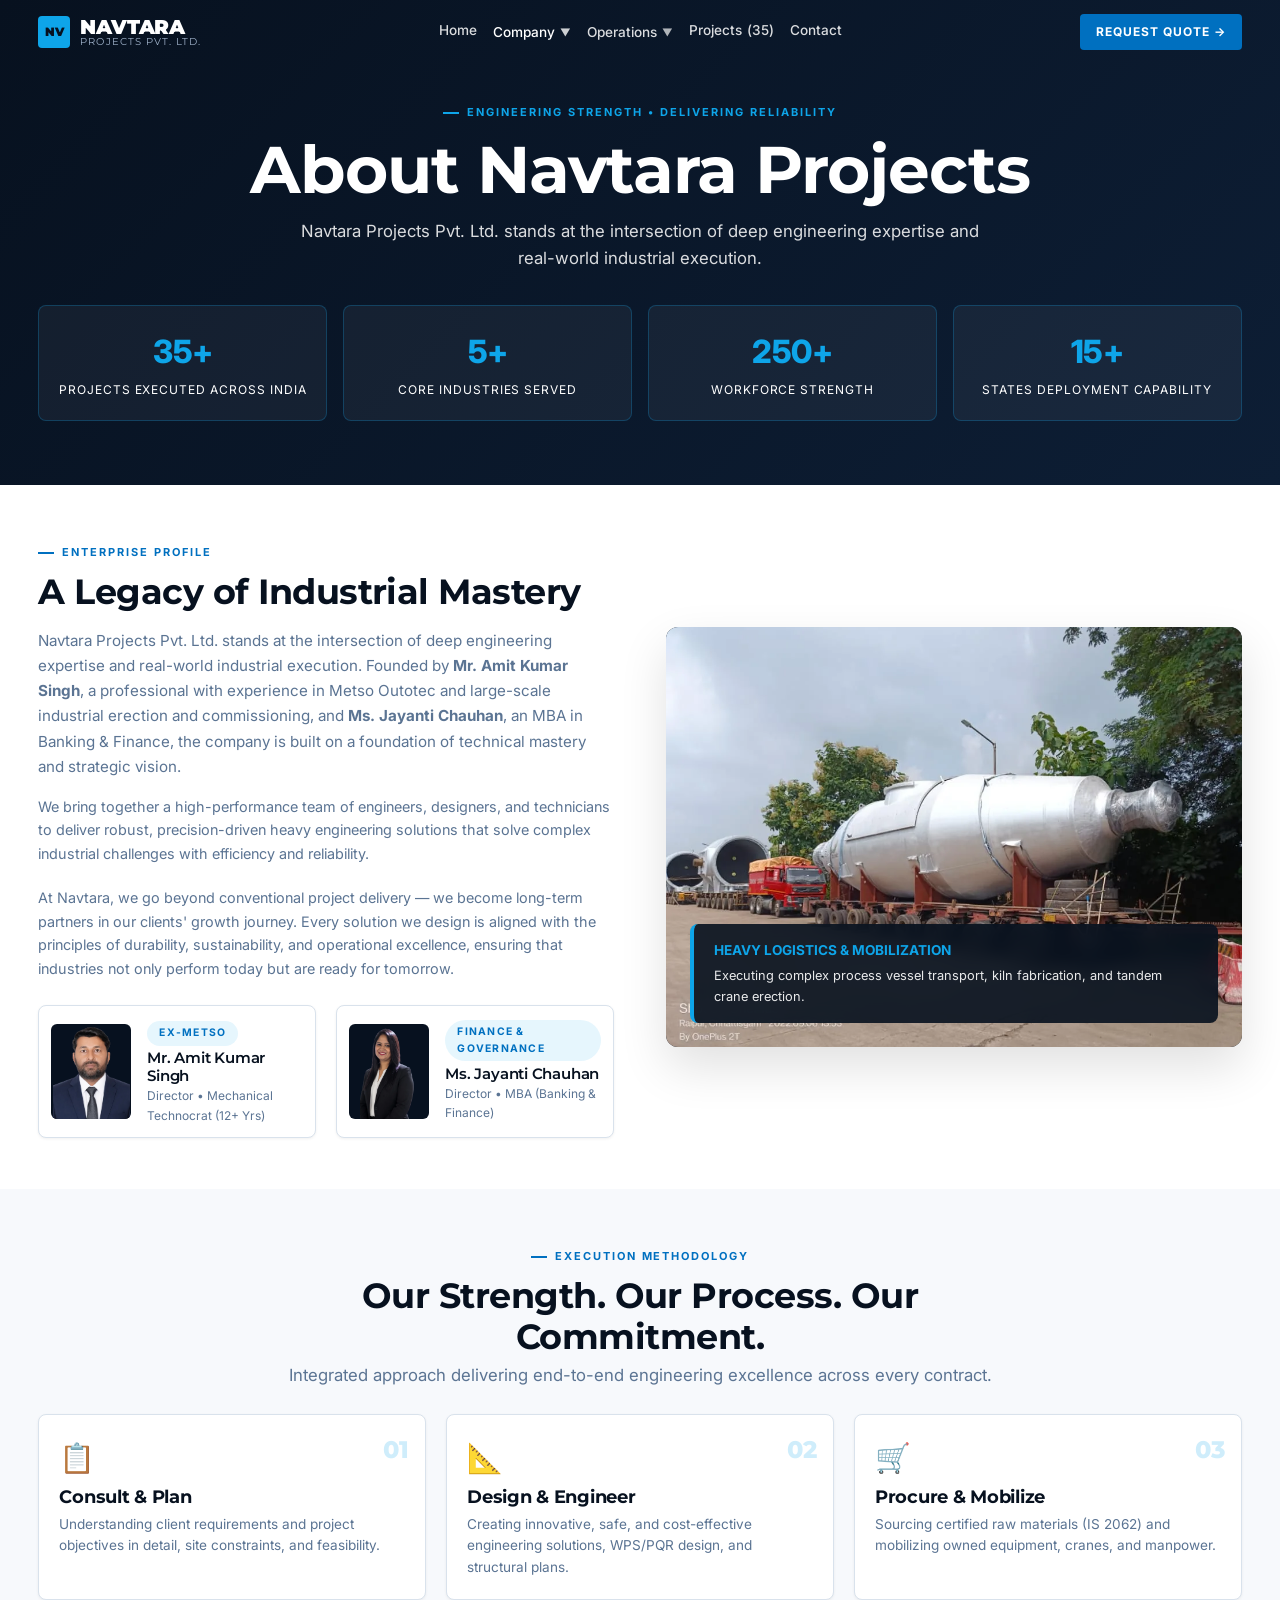
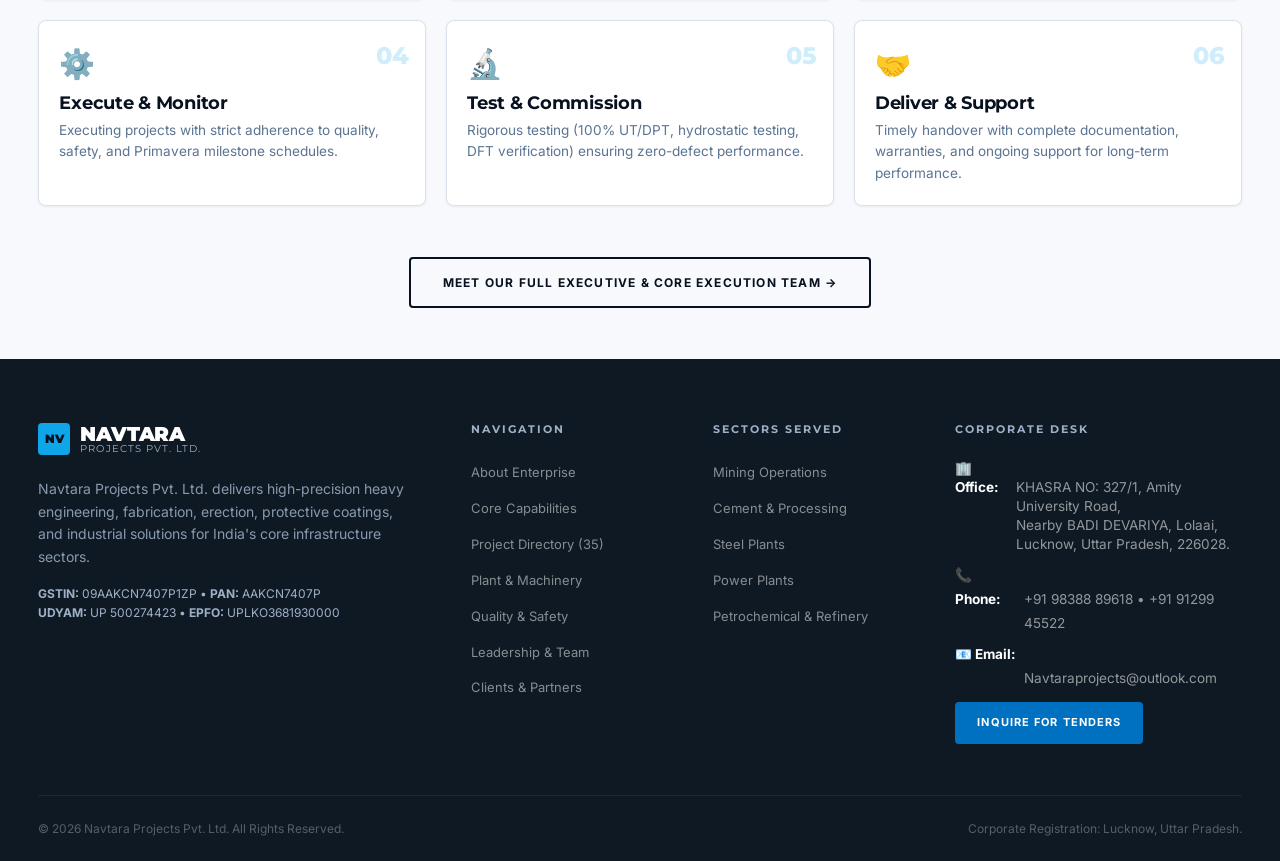
==== commit 0c6d40a5: "Perf and UX v3.7: 60 FPS locked scroll, WebP compression, instant project search, dropdown nav and 0" ====
--- a/about.html
+++ b/about.html
@@ -6,8 +6,13 @@
     <title>About Us | Navtara Projects Pvt. Ltd.</title>
     <meta name="description" content="Learn about Navtara Projects Pvt. Ltd. — founded by Mr. Amit Kumar Singh (Ex-Metso Technocrat) and Ms. Jayanti Chauhan (MBA Banking & Finance). Heavy engineering, erection, and industrial solutions across India.">
     <meta property="og:title" content="About Navtara Projects Pvt. Ltd.">
-    <meta property="og:image" content="assets/images/amit_kumar_singh.png">
+    <meta property="og:image" content="assets/images/amit_kumar_singh.webp">
     <link rel="icon" type="image/svg+xml" href="assets/favicon.svg">
+
+        <!-- Google Fonts Preconnect & High-Performance Load -->
+    <link rel="preconnect" href="https://fonts.googleapis.com">
+    <link rel="preconnect" href="https://fonts.gstatic.com" crossorigin>
+    <link rel="stylesheet" href="https://fonts.googleapis.com/css2?family=Inter:wght@300;400;500;600;700&family=Montserrat:wght@600;700;800;900&display=swap">
 
     <!-- CSS Architecture -->
     <link rel="stylesheet" href="css/style.css">
@@ -123,13 +128,30 @@
             </a>
             <div class="nav-links" id="main-nav">
                 <a href="index.html">Home</a>
-                <a href="about.html" class="active">About</a>
-                <a href="capabilities.html">Capabilities</a>
-                <a href="projects.html">Projects</a>
-                <a href="machinery.html">Plant &amp; Machinery</a>
-                <a href="quality.html">Quality &amp; Safety</a>
-                <a href="leadership.html">Leadership</a>
-                <a href="clients.html">Clients</a>
+
+                <div class="nav-dropdown active">
+                    <button class="nav-dropdown-trigger active" aria-haspopup="true" aria-expanded="false">
+                        Company <span class="nav-dropdown-arrow">▼</span>
+                    </button>
+                    <div class="nav-dropdown-menu">
+                        <a href="about.html" class="active">About Overview</a>
+                        <a href="leadership.html">Board of Directors</a>
+                        <a href="quality.html">Quality &amp; Safety Policy</a>
+                    </div>
+                </div>
+
+                <div class="nav-dropdown">
+                    <button class="nav-dropdown-trigger" aria-haspopup="true" aria-expanded="false">
+                        Operations <span class="nav-dropdown-arrow">▼</span>
+                    </button>
+                    <div class="nav-dropdown-menu">
+                        <a href="capabilities.html">Capabilities &amp; Sectors</a>
+                        <a href="machinery.html">Plant &amp; Machinery</a>
+                        <a href="clients.html">Client Marquee</a>
+                    </div>
+                </div>
+
+                <a href="projects.html">Projects (35)</a>
                 <a href="contact.html">Contact</a>
             </div>
             <a href="contact.html" class="nav-cta">Request Quote →</a>
@@ -188,7 +210,7 @@
                     <div class="director-mini-grid">
                         <div class="director-mini-card">
                             <div class="director-mini-avatar">
-                                <img src="assets/images/amit_kumar_singh.png" alt="Mr. Amit Kumar Singh">
+                                <img src="assets/images/amit_kumar_singh.webp" alt="Mr. Amit Kumar Singh">
                             </div>
                             <div>
                                 <span class="tag tag--accent" style="font-size: 0.65rem;">EX-METSO</span>
@@ -199,7 +221,7 @@
 
                         <div class="director-mini-card">
                             <div class="director-mini-avatar">
-                                <img src="assets/images/jayanti_chauhan.png" alt="Ms. Jayanti Chauhan">
+                                <img src="assets/images/jayanti_chauhan.webp" alt="Ms. Jayanti Chauhan">
                             </div>
                             <div>
                                 <span class="tag tag--accent" style="font-size: 0.65rem;">FINANCE &amp; GOVERNANCE</span>
@@ -212,7 +234,7 @@
 
                 <div class="reveal-right" style="position: relative;">
                     <div style="border-radius: var(--radius-lg); overflow: hidden; box-shadow: var(--shadow-xl); height: 420px; background: #07111F;">
-                        <img src="assets/images/pressure_vessel.jpg" alt="Massive Pressure Vessel Transportation" style="width: 100%; height: 100%; object-fit: cover;">
+                        <img src="assets/images/pressure_vessel.webp" alt="Massive Pressure Vessel Transportation" style="width: 100%; height: 100%; object-fit: cover;">
                     </div>
                     <div style="position: absolute; bottom: 1.5rem; left: 1.5rem; right: 1.5rem; background: rgba(7, 17, 31, 0.9); backdrop-filter: blur(8px); padding: 1rem 1.25rem; border-radius: var(--radius-md); border-left: 4px solid var(--c-accent); color: #fff;">
                         <strong style="color: var(--c-accent); font-size: 0.85rem; display: block; margin-bottom: 0.2rem;">HEAVY LOGISTICS &amp; MOBILIZATION</strong>
@@ -298,8 +320,75 @@
 
     <!-- ✦ Footer ✦ -->
     <footer class="footer bg-charcoal text-light" role="contentinfo">
-        <div class="container text-center" style="padding: 2rem 0; border-top: 1px solid rgba(255,255,255,0.1);">
-            <p>&copy; 2026 Navtara Projects Pvt. Ltd. All Rights Reserved. Designed to Enterprise Standards.</p>
+        <div class="container">
+            <div class="footer-grid">
+                <div class="footer-col">
+                    <a href="index.html" class="logo" aria-label="Navtara Projects Home">
+                        <span class="logo-mark">NV</span>
+                        <div>
+                            <span class="logo-text">NAVTARA</span>
+                            <span class="logo-sub">PROJECTS PVT. LTD.</span>
+                        </div>
+                    </a>
+                    <p style="margin-top: var(--s-md); font-size: 0.875rem; line-height: 1.6; opacity: 0.85;">
+                        Navtara Projects Pvt. Ltd. delivers high-precision heavy engineering, fabrication, erection, protective coatings, and industrial solutions for India's core infrastructure sectors.
+                    </p>
+                    <div style="margin-top: 1rem; font-size: 0.75rem; color: var(--c-grey-300); line-height: 1.6;">
+                        <strong>GSTIN:</strong> 09AAKCN7407P1ZP &bull; <strong>PAN:</strong> AAKCN7407P<br>
+                        <strong>UDYAM:</strong> UP 500274423 &bull; <strong>EPFO:</strong> UPLKO3681930000
+                    </div>
+                </div>
+
+                <div class="footer-col">
+                    <h5>Navigation</h5>
+                    <ul>
+                        <li><a href="about.html">About Enterprise</a></li>
+                        <li><a href="capabilities.html">Core Capabilities</a></li>
+                        <li><a href="projects.html">Project Directory (35)</a></li>
+                        <li><a href="machinery.html">Plant &amp; Machinery</a></li>
+                        <li><a href="quality.html">Quality &amp; Safety</a></li>
+                        <li><a href="leadership.html">Leadership &amp; Team</a></li>
+                        <li><a href="clients.html">Clients &amp; Partners</a></li>
+                    </ul>
+                </div>
+
+                <div class="footer-col">
+                    <h5>Sectors Served</h5>
+                    <ul>
+                        <li><a href="capabilities.html">Mining Operations</a></li>
+                        <li><a href="capabilities.html">Cement &amp; Processing</a></li>
+                        <li><a href="capabilities.html">Steel Plants</a></li>
+                        <li><a href="capabilities.html">Power Plants</a></li>
+                        <li><a href="capabilities.html">Petrochemical &amp; Refinery</a></li>
+                    </ul>
+                </div>
+
+                <div class="footer-col footer-contact">
+                    <h5>Corporate Desk</h5>
+                    <p style="font-size: 0.85rem; line-height: 1.4; margin-bottom: 0.5rem;">
+                        <strong>🏢 Office:</strong><br>
+                        KHASRA NO: 327/1, Amity University Road,<br>
+                        Nearby BADI DEVARIYA, Lolaai,<br>
+                        Lucknow, Uttar Pradesh, 226028.
+                    </p>
+                    <p style="font-size: 0.85rem; margin-bottom: 0.35rem;">
+                        <strong>📞 Phone:</strong><br>
+                        +91 98388 89618 &bull; +91 91299 45522
+                    </p>
+                    <p style="font-size: 0.85rem; margin-bottom: 0.75rem;">
+                        <strong>📧 Email:</strong><br>
+                        Navtaraprojects@outlook.com
+                    </p>
+                    <div>
+                        <a href="contact.html" class="btn btn-primary btn--sm">Inquire for Tenders</a>
+                    </div>
+                </div>
+            </div>
+
+            <div class="footer-bottom">
+                <span>&copy; 2026 Navtara Projects Pvt. Ltd. All Rights Reserved.</span>
+                <span>Corporate Registration: Lucknow, Uttar Pradesh.</span>
+            </div>
         </div>
     </footer>
 
@@ -308,7 +397,5 @@
 
     <!-- Scripts -->
     <script src="js/main.js"></script>
-    <script src="js/transitions.js"></script>
-    <script src="js/cursor.js"></script>
 </body>
 </html>
--- a/css/style.css
+++ b/css/style.css
@@ -1,10 +1,10 @@
 /* ═══════════════════════════════════════════════════════
    NAVTARA PROJECTS PVT. LTD.
-   Enterprise Design System — v3.4
+   Enterprise Design System — v3.7
    "Apple-level simplicity meets world-class engineering."
 ═══════════════════════════════════════════════════════ */
 
-@import url('https://fonts.googleapis.com/css2?family=Inter:wght@300;400;500;600;700&family=Montserrat:wght@600;700;800;900&display=swap');
+/* Font links are preconnected and preloaded in HTML <head> for zero render-blocking */
 
 /* ── Root Tokens ─────────────────────────────────────── */
 :root {
--- a/css/components.css
+++ b/css/components.css
@@ -364,7 +364,7 @@
 @media (max-width: 1200px) {
   .footer-grid { grid-template-columns: 1fr 1fr; gap: var(--s-lg); }
 }
-@media (max-width: 768px) {
+@media (max-width: 1024px) {
   .nav-links {
     display: flex !important;
     flex-direction: column;
@@ -372,9 +372,12 @@
     inset: 0;
     background: var(--c-navy);
     z-index: 990;
-    justify-content: center;
+    justify-content: flex-start;
     align-items: center;
-    gap: 2rem;
+    padding-top: calc(var(--nav-height) + 2rem);
+    padding-bottom: 2rem;
+    overflow-y: auto;
+    gap: 1.5rem;
     clip-path: circle(0% at calc(100% - 52px) 36px);
     transition: clip-path 0.5s var(--ease-out);
     pointer-events: none;
@@ -383,7 +386,7 @@
     clip-path: circle(150% at calc(100% - 52px) 36px);
     pointer-events: all;
   }
-  .nav-links a { font-size: 1.25rem; opacity: 0.9; }
+  .nav-links a { font-size: 1.15rem; opacity: 0.95; }
   .nav-links a::after { display: none; }
   .nav-cta { display: none; }
   .menu-toggle { display: flex; }
--- a/css/animations.css
+++ b/css/animations.css
@@ -8,7 +8,6 @@
   transform: translateY(32px);
   transition: opacity 0.8s var(--ease-out, cubic-bezier(0.16, 1, 0.3, 1)),
               transform 0.8s var(--ease-out, cubic-bezier(0.16, 1, 0.3, 1));
-  will-change: opacity, transform;
 }
 
 .reveal.active {
@@ -20,7 +19,6 @@
   opacity: 0;
   transform: translateX(-40px);
   transition: opacity 0.8s var(--ease-out), transform 0.8s var(--ease-out);
-  will-change: opacity, transform;
 }
 
 .reveal-left.active {
@@ -32,7 +30,6 @@
   opacity: 0;
   transform: translateX(40px);
   transition: opacity 0.8s var(--ease-out), transform 0.8s var(--ease-out);
-  will-change: opacity, transform;
 }
 
 .reveal-right.active {
@@ -44,7 +41,6 @@
   opacity: 0;
   transform: scale(0.94);
   transition: opacity 0.8s var(--ease-out), transform 0.8s var(--ease-out);
-  will-change: opacity, transform;
 }
 
 .reveal-scale.active {
--- a/css/fixes.css
+++ b/css/fixes.css
@@ -382,3 +382,225 @@
     flex-shrink: 0;
   }
 }
+
+/* ═══════════════════════════════════════════════════════
+   v3.7 SMOOTHNESS & ENTERPRISE REFINEMENTS
+═══════════════════════════════════════════════════════ */
+
+/* ── Desktop Nav Dropdowns ───────────────────────────── */
+.nav-dropdown {
+  position: relative;
+  display: inline-flex;
+  align-items: center;
+}
+
+.nav-dropdown-trigger {
+  cursor: pointer;
+  display: inline-flex;
+  align-items: center;
+  gap: 0.35rem;
+  color: rgba(255, 255, 255, 0.85);
+  font-size: 0.85rem;
+  font-weight: 500;
+  padding: 0.4rem 0;
+  transition: color var(--transition-fast, 0.18s ease);
+  background: none;
+  border: none;
+  font-family: inherit;
+}
+
+.nav-dropdown-trigger:hover,
+.nav-dropdown.active .nav-dropdown-trigger {
+  color: var(--c-white);
+}
+
+.nav-dropdown-arrow {
+  font-size: 0.65rem;
+  transition: transform 0.25s ease;
+  opacity: 0.8;
+}
+
+.nav-dropdown:hover .nav-dropdown-arrow {
+  transform: rotate(180deg);
+}
+
+.nav-dropdown-menu {
+  position: absolute;
+  top: 100%;
+  left: 50%;
+  transform: translateX(-50%) translateY(10px);
+  background: #09172A;
+  border: 1px solid rgba(14, 165, 233, 0.25);
+  border-radius: var(--radius-md, 8px);
+  box-shadow: 0 16px 36px rgba(0, 0, 0, 0.45);
+  padding: 0.5rem;
+  min-width: 220px;
+  opacity: 0;
+  visibility: hidden;
+  transition: opacity 0.2s cubic-bezier(0.16, 1, 0.3, 1), transform 0.2s cubic-bezier(0.16, 1, 0.3, 1), visibility 0.2s;
+  pointer-events: none;
+  z-index: 1050;
+  display: flex;
+  flex-direction: column;
+  gap: 0.25rem;
+}
+
+.nav-dropdown:hover .nav-dropdown-menu,
+.nav-dropdown:focus-within .nav-dropdown-menu {
+  opacity: 1;
+  visibility: visible;
+  pointer-events: all;
+  transform: translateX(-50%) translateY(0);
+}
+
+.nav-dropdown-menu a {
+  padding: 0.6rem 0.85rem;
+  border-radius: var(--radius-sm, 4px);
+  color: rgba(255, 255, 255, 0.85) !important;
+  font-size: 0.825rem !important;
+  display: flex !important;
+  align-items: center;
+  gap: 0.5rem;
+  white-space: nowrap;
+  transition: background 0.18s ease, color 0.18s ease !important;
+  text-decoration: none;
+}
+
+.nav-dropdown-menu a:hover,
+.nav-dropdown-menu a.active {
+  background: rgba(14, 165, 233, 0.15) !important;
+  color: var(--c-accent, #0EA5E9) !important;
+}
+
+.nav-dropdown-menu a::after {
+  display: none !important;
+}
+
+@media (max-width: 1024px) {
+  .nav-dropdown {
+    flex-direction: column;
+    width: 100%;
+    align-items: center;
+  }
+  .nav-dropdown-trigger {
+    font-size: 1.15rem;
+    padding: 0.5rem 1rem;
+  }
+  .nav-dropdown-menu {
+    position: static;
+    transform: none;
+    opacity: 1;
+    visibility: visible;
+    pointer-events: all;
+    background: rgba(255, 255, 255, 0.04);
+    box-shadow: none;
+    border: 1px solid rgba(255, 255, 255, 0.1);
+    margin: 0.25rem 0 0.5rem;
+    width: 90%;
+    text-align: center;
+  }
+}
+
+/* ── Interactive Table Responsive Wrapper ────────────── */
+.table-responsive-wrapper {
+  position: relative;
+  width: 100%;
+  overflow-x: auto;
+  -webkit-overflow-scrolling: touch;
+  border-radius: var(--radius-md, 8px);
+  border: 1px solid var(--c-grey-100, #D9E2EC);
+  background: var(--c-white);
+  box-shadow: var(--shadow-sm);
+  margin: var(--s-md) 0;
+}
+
+.table-scroll-hint {
+  display: none;
+  background: rgba(14, 165, 233, 0.08);
+  border-bottom: 1px solid rgba(14, 165, 233, 0.2);
+  color: var(--c-accent-d, #0070C0);
+  font-size: 0.75rem;
+  font-weight: 600;
+  padding: 0.4rem 0.85rem;
+  text-align: right;
+  letter-spacing: 0.02em;
+}
+
+@media (max-width: 768px) {
+  .table-scroll-hint {
+    display: block;
+  }
+}
+
+/* ── Projects Real-time Instant Search Input ─────────── */
+.project-search-bar-wrap {
+  margin: 0 auto var(--s-md);
+  max-width: 680px;
+  position: relative;
+}
+
+.project-search-input {
+  width: 100%;
+  padding: 0.85rem 1.25rem 0.85rem 2.85rem;
+  border-radius: var(--radius-pill, 100px);
+  border: 1.5px solid var(--c-grey-100, #D9E2EC);
+  font-size: 0.95rem;
+  font-family: inherit;
+  background: var(--c-white);
+  box-shadow: 0 4px 16px rgba(0, 0, 0, 0.04);
+  transition: border-color 0.2s ease, box-shadow 0.2s ease;
+}
+
+.project-search-input:focus {
+  outline: none;
+  border-color: var(--c-accent-d, #0070C0);
+  box-shadow: 0 0 0 3px rgba(14, 165, 233, 0.2);
+}
+
+.project-search-icon {
+  position: absolute;
+  left: 1rem;
+  top: 50%;
+  transform: translateY(-50%);
+  color: var(--c-grey-500, #5B7493);
+  font-size: 1.1rem;
+  pointer-events: none;
+}
+
+.project-search-stats {
+  text-align: center;
+  font-size: 0.825rem;
+  color: var(--c-grey-500, #5B7493);
+  margin-top: 0.5rem;
+  font-weight: 500;
+}
+
+/* ── RFQ Toast Notification ─────────────────────────── */
+#rfq-toast {
+  position: fixed;
+  bottom: 24px;
+  right: 24px;
+  background: #0D1E35;
+  color: #fff;
+  border: 1px solid var(--c-accent, #0EA5E9);
+  padding: 0.85rem 1.25rem;
+  border-radius: 8px;
+  box-shadow: 0 10px 30px rgba(0, 0, 0, 0.35);
+  font-size: 0.875rem;
+  font-weight: 600;
+  display: flex;
+  align-items: center;
+  gap: 0.6rem;
+  z-index: 10001;
+  opacity: 0;
+  transform: translateY(20px);
+  transition: opacity 0.3s ease, transform 0.3s ease;
+  pointer-events: none;
+}
+
+#rfq-toast.visible {
+  opacity: 1;
+  transform: translateY(0);
+  pointer-events: all;
+}
+
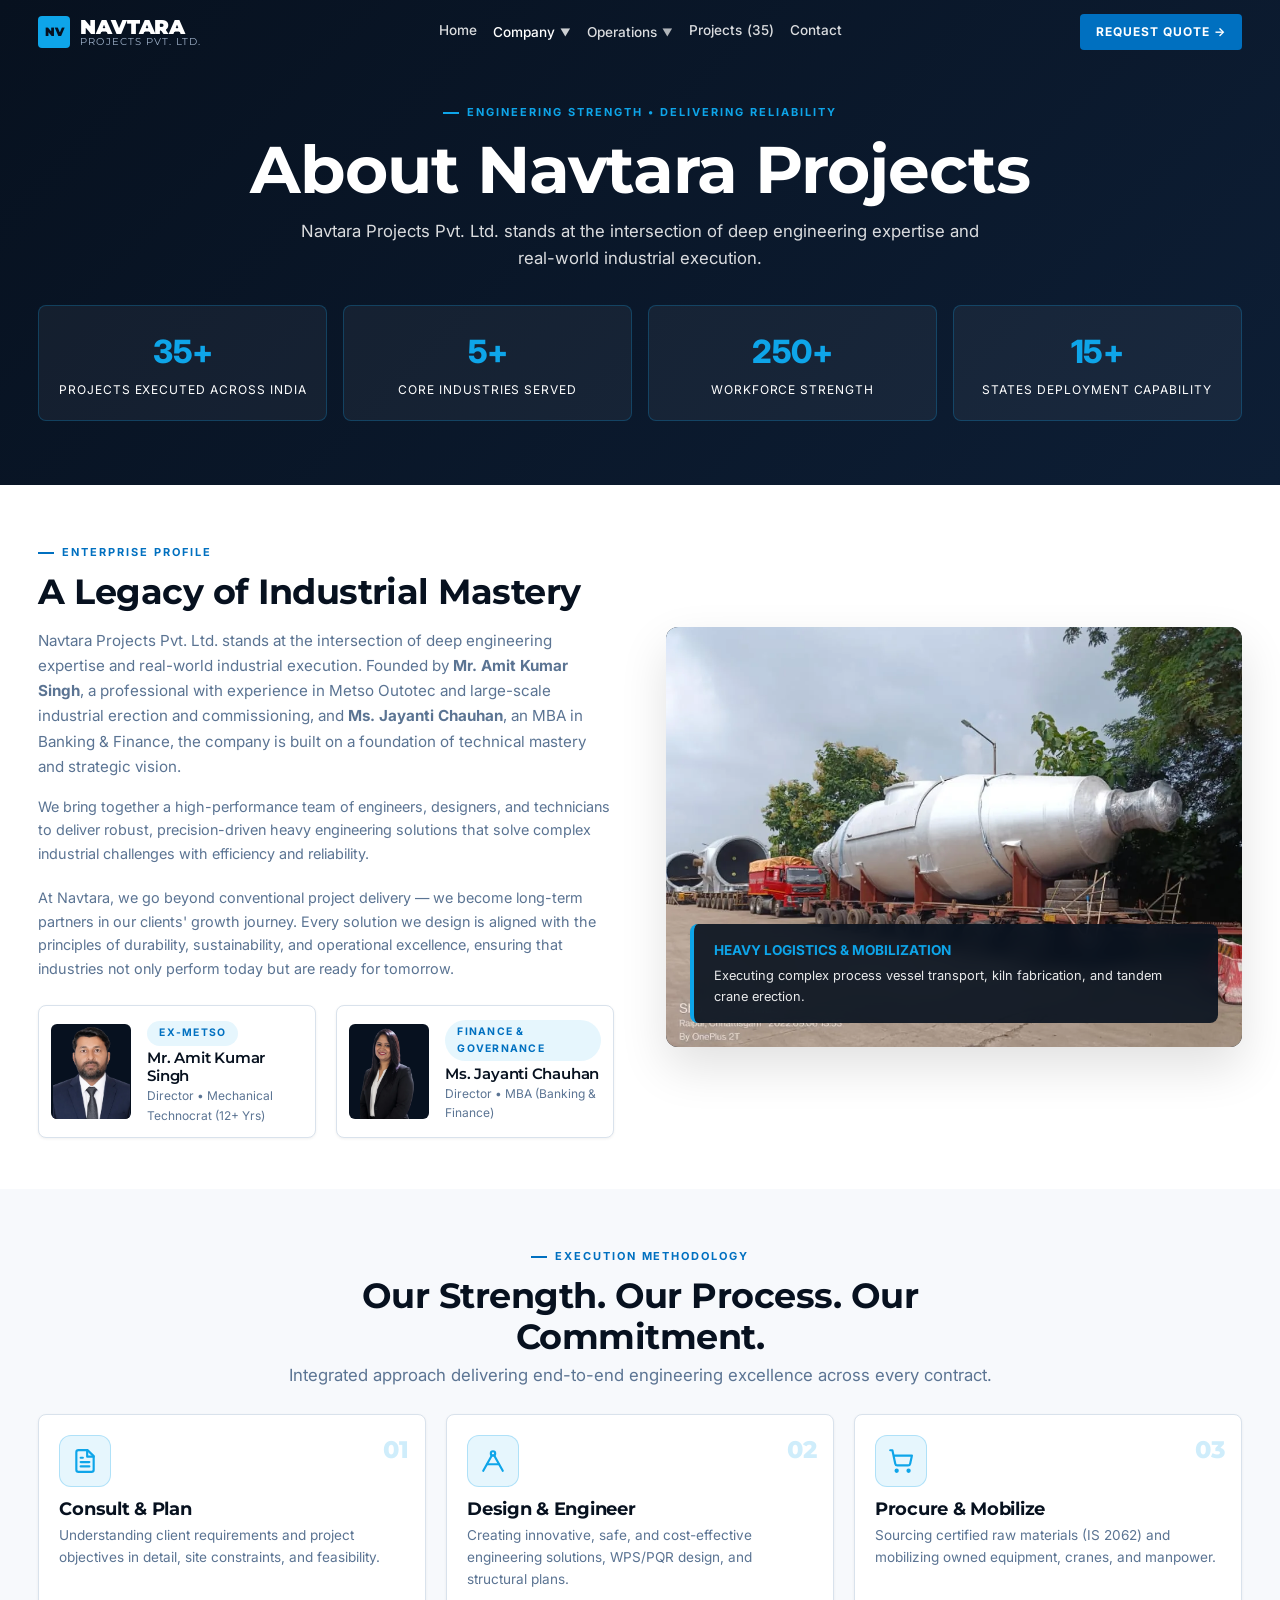
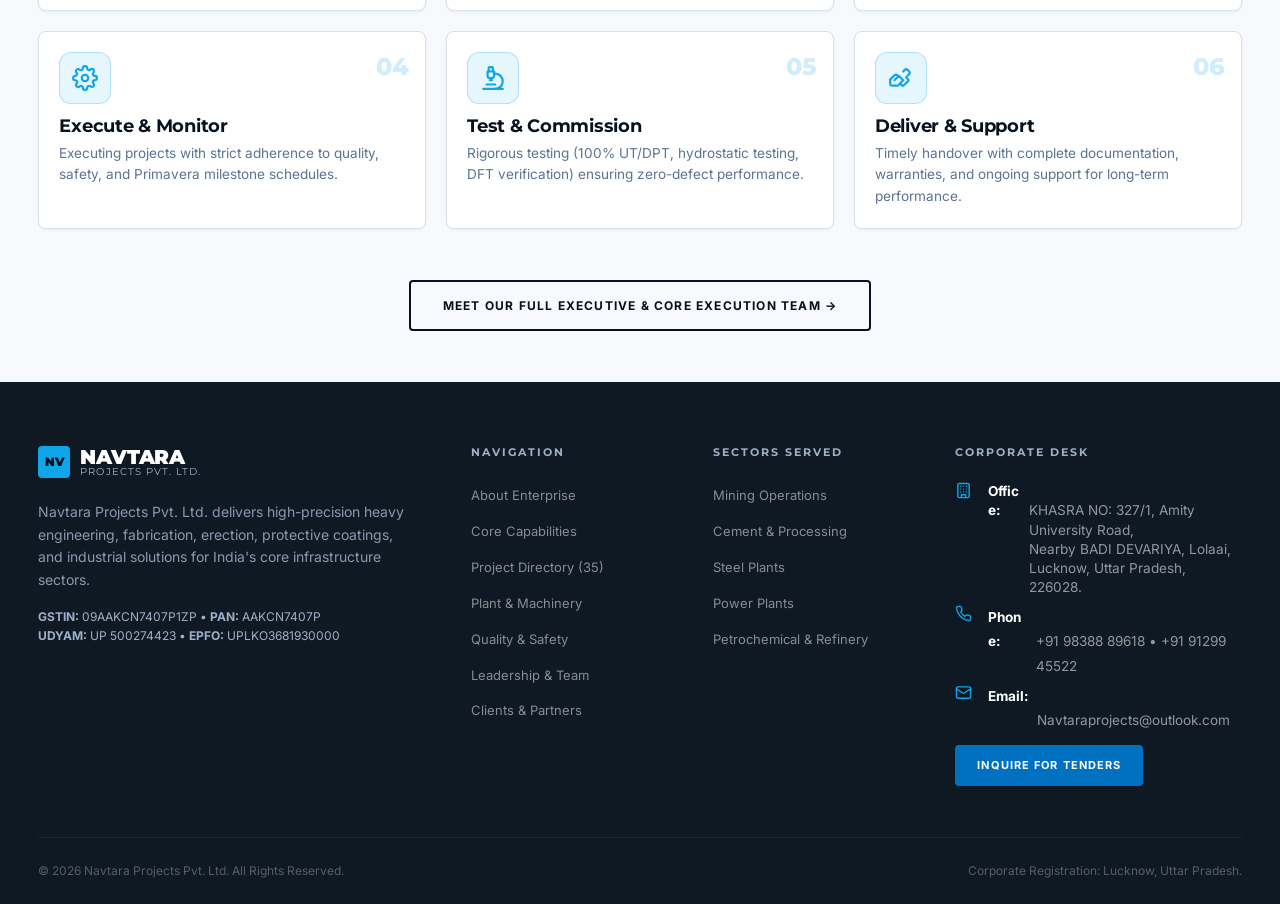
==== commit 799bbfb8: "UI v3.9: Replaced all emojis with bespoke enterprise SVG vector icons, glowing icon badges, and prec" ====
--- a/about.html
+++ b/about.html
@@ -259,7 +259,7 @@
             <div class="process-flow-grid reveal">
                 <div class="process-card">
                     <span class="process-num">01</span>
-                    <div style="font-size: 1.8rem; margin-bottom: 0.4rem;">📋</div>
+                    <div class="icon-badge"><svg viewBox="0 0 24 24"><path d="M14.5 2H6a2 2 0 0 0-2 2v16a2 2 0 0 0 2 2h12a2 2 0 0 0 2-2V7.5L14.5 2z"></path><polyline points="14 2 14 8 20 8"></polyline><line x1="16" y1="13" x2="8" y2="13"></line><line x1="16" y1="17" x2="8" y2="17"></line><line x1="10" y1="9" x2="8" y2="9"></line></svg></div>
                     <h3 class="heading-md" style="font-size: 1.1rem; margin-bottom: 0.35rem;">Consult &amp; Plan</h3>
                     <p class="body-md text-muted" style="font-size: 0.85rem;">
                         Understanding client requirements and project objectives in detail, site constraints, and feasibility.
@@ -268,7 +268,7 @@
 
                 <div class="process-card">
                     <span class="process-num">02</span>
-                    <div style="font-size: 1.8rem; margin-bottom: 0.4rem;">📐</div>
+                    <div class="icon-badge"><svg viewBox="0 0 24 24"><circle cx="12" cy="5" r="2"></circle><path d="m3 21 8.02-14.26"></path><path d="m21 21-8.02-14.26"></path><path d="M6.5 15h11"></path></svg></div>
                     <h3 class="heading-md" style="font-size: 1.1rem; margin-bottom: 0.35rem;">Design &amp; Engineer</h3>
                     <p class="body-md text-muted" style="font-size: 0.85rem;">
                         Creating innovative, safe, and cost-effective engineering solutions, WPS/PQR design, and structural plans.
@@ -277,7 +277,7 @@
 
                 <div class="process-card">
                     <span class="process-num">03</span>
-                    <div style="font-size: 1.8rem; margin-bottom: 0.4rem;">🛒</div>
+                    <div class="icon-badge"><svg viewBox="0 0 24 24"><circle cx="8" cy="21" r="1"></circle><circle cx="19" cy="21" r="1"></circle><path d="M2.05 2.05h2l2.66 12.42a2 2 0 0 0 2 1.58h9.78a2 2 0 0 0 1.95-1.57l1.65-7.43H5.12"></path></svg></div>
                     <h3 class="heading-md" style="font-size: 1.1rem; margin-bottom: 0.35rem;">Procure &amp; Mobilize</h3>
                     <p class="body-md text-muted" style="font-size: 0.85rem;">
                         Sourcing certified raw materials (IS 2062) and mobilizing owned equipment, cranes, and manpower.
@@ -286,7 +286,7 @@
 
                 <div class="process-card">
                     <span class="process-num">04</span>
-                    <div style="font-size: 1.8rem; margin-bottom: 0.4rem;">⚙️</div>
+                    <div class="icon-badge"><svg viewBox="0 0 24 24"><circle cx="12" cy="12" r="3"></circle><path d="M19.4 15a1.65 1.65 0 0 0 .33 1.82l.06.06a2 2 0 0 1 0 2.83 2 2 0 0 1-2.83 0l-.06-.06a1.65 1.65 0 0 0-1.82-.33 1.65 1.65 0 0 0-1 1.51V21a2 2 0 0 1-2 2 2 2 0 0 1-2-2v-.09A1.65 1.65 0 0 0 9 19.4a1.65 1.65 0 0 0-1.82.33l-.06.06a2 2 0 0 1-2.83 0 2 2 0 0 1 0-2.83l.06-.06a1.65 1.65 0 0 0 .33-1.82 1.65 1.65 0 0 0-1.51-1H3a2 2 0 0 1-2-2 2 2 0 0 1 2-2h.09A1.65 1.65 0 0 0 4.6 9a1.65 1.65 0 0 0-.33-1.82l-.06-.06a2 2 0 0 1 0-2.83 2 2 0 0 1 2.83 0l.06.06a1.65 1.65 0 0 0 1.82.33H9a1.65 1.65 0 0 0 1-1.51V3a2 2 0 0 1 2-2 2 2 0 0 1 2 2v.09a1.65 1.65 0 0 0 1 1.51 1.65 1.65 0 0 0 1.82-.33l.06-.06a2 2 0 0 1 2.83 0 2 2 0 0 1 0 2.83l-.06.06a1.65 1.65 0 0 0-.33 1.82V9a1.65 1.65 0 0 0 1.51 1H21a2 2 0 0 1 2 2 2 2 0 0 1-2 2h-.09a1.65 1.65 0 0 0-1.51 1z"></path></svg></div>
                     <h3 class="heading-md" style="font-size: 1.1rem; margin-bottom: 0.35rem;">Execute &amp; Monitor</h3>
                     <p class="body-md text-muted" style="font-size: 0.85rem;">
                         Executing projects with strict adherence to quality, safety, and Primavera milestone schedules.
@@ -295,7 +295,7 @@
 
                 <div class="process-card">
                     <span class="process-num">05</span>
-                    <div style="font-size: 1.8rem; margin-bottom: 0.4rem;">🔬</div>
+                    <div class="icon-badge"><svg viewBox="0 0 24 24"><path d="M6 18h8"></path><path d="M3 22h18"></path><path d="M14 22a7 7 0 1 0 0-14h-1"></path><path d="M9 14h2"></path><path d="M9 12a2 2 0 0 1-2-2V6h6v4a2 2 0 0 1-2 2Z"></path><path d="M12 6V3a1 1 0 0 0-1-1H9a1 1 0 0 0-1 1v3"></path></svg></div>
                     <h3 class="heading-md" style="font-size: 1.1rem; margin-bottom: 0.35rem;">Test &amp; Commission</h3>
                     <p class="body-md text-muted" style="font-size: 0.85rem;">
                         Rigorous testing (100% UT/DPT, hydrostatic testing, DFT verification) ensuring zero-defect performance.
@@ -304,7 +304,7 @@
 
                 <div class="process-card">
                     <span class="process-num">06</span>
-                    <div style="font-size: 1.8rem; margin-bottom: 0.4rem;">🤝</div>
+                    <div class="icon-badge"><svg viewBox="0 0 24 24"><path d="m11 17 2 2a1 1 0 0 0 1.4 0l4.3-4.3a1 1 0 0 0 0-1.4l-2-2"></path><path d="m18 10 1.4-1.4a2 2 0 0 0 0-2.8l-1.2-1.2a2 2 0 0 0-2.8 0L14 6"></path><path d="M2 13.5V17a2 2 0 0 0 2 2h4.5a2 2 0 0 0 1.4-.6L14 14l-4-4L6 14"></path><path d="M2 13.5 6 9.5a2 2 0 0 1 2.8 0l1.2 1.2"></path></svg></div>
                     <h3 class="heading-md" style="font-size: 1.1rem; margin-bottom: 0.35rem;">Deliver &amp; Support</h3>
                     <p class="body-md text-muted" style="font-size: 0.85rem;">
                         Timely handover with complete documentation, warranties, and ongoing support for long-term performance.
@@ -366,17 +366,17 @@
                 <div class="footer-col footer-contact">
                     <h5>Corporate Desk</h5>
                     <p style="font-size: 0.85rem; line-height: 1.4; margin-bottom: 0.5rem;">
-                        <strong>🏢 Office:</strong><br>
+                        <span class="icon-inline"><svg viewBox="0 0 24 24"><rect width="16" height="20" x="4" y="2" rx="2" ry="2"></rect><path d="M9 22v-4h6v4"></path><path d="M8 6h.01"></path><path d="M16 6h.01"></path><path d="M12 6h.01"></path><path d="M12 10h.01"></path><path d="M12 14h.01"></path><path d="M16 10h.01"></path><path d="M16 14h.01"></path><path d="M8 10h.01"></path><path d="M8 14h.01"></path></svg></span><strong>Office:</strong><br>
                         KHASRA NO: 327/1, Amity University Road,<br>
                         Nearby BADI DEVARIYA, Lolaai,<br>
                         Lucknow, Uttar Pradesh, 226028.
                     </p>
                     <p style="font-size: 0.85rem; margin-bottom: 0.35rem;">
-                        <strong>📞 Phone:</strong><br>
+                        <span class="icon-inline"><svg viewBox="0 0 24 24"><path d="M22 16.92v3a2 2 0 0 1-2.18 2 19.79 19.79 0 0 1-8.63-3.07 19.5 19.5 0 0 1-6-6 19.79 19.79 0 0 1-3.07-8.67A2 2 0 0 1 4.11 2h3a2 2 0 0 1 2 1.72 12.84 12.84 0 0 0 .7 2.81 2 2 0 0 1-.45 2.11L8.09 9.91a16 16 0 0 0 6 6l1.27-1.27a2 2 0 0 1 2.11-.45 12.84 12.84 0 0 0 2.81.7A2 2 0 0 1 22 16.92z"></path></svg></span><strong>Phone:</strong><br>
                         +91 98388 89618 &bull; +91 91299 45522
                     </p>
                     <p style="font-size: 0.85rem; margin-bottom: 0.75rem;">
-                        <strong>📧 Email:</strong><br>
+                        <span class="icon-inline"><svg viewBox="0 0 24 24"><rect width="20" height="16" x="2" y="4" rx="2"></rect><path d="m22 7-8.97 5.7a1.94 1.94 0 0 1-2.06 0L2 7"></path></svg></span><strong>Email:</strong><br>
                         Navtaraprojects@outlook.com
                     </p>
                     <div>
@@ -397,5 +397,6 @@
 
     <!-- Scripts -->
     <script src="js/main.js"></script>
+    <script src="js/cursor.js"></script>
 </body>
 </html>
--- a/css/style.css
+++ b/css/style.css
@@ -244,26 +244,26 @@
   pointer-events: none;
   z-index: 99999;
   transform: translate(-50%, -50%);
-  transition: width 0.18s var(--ease-out), height 0.18s var(--ease-out);
-  will-change: left, top;
+  transition: background-color 0.2s ease, opacity 0.2s ease;
+  will-change: transform;
   opacity: 0;
 }
 .cursor-ring {
   position: fixed; top: 0; left: 0;
   width: 32px; height: 32px;
-  border: 1.5px solid rgba(14, 165, 233, 0.5);
+  border: 1.5px solid rgba(14, 165, 233, 0.65);
   border-radius: 50%;
   pointer-events: none;
   z-index: 99998;
   transform: translate(-50%, -50%);
-  transition: width 0.3s var(--ease-out), height 0.3s var(--ease-out), opacity 0.3s;
-  will-change: left, top;
+  transition: border-color 0.2s ease, opacity 0.2s ease;
+  will-change: transform;
   opacity: 0;
 }
-.cursor-dot.cursor-grow { width: 12px; height: 12px; background: var(--c-accent-d); }
-.cursor-ring.cursor-grow { width: 44px; height: 44px; opacity: 0.25; }
-.cursor-dot.cursor-click { transform: translate(-50%, -50%) scale(0.5); }
-.cursor-ring.cursor-click { transform: translate(-50%, -50%) scale(1.4); opacity: 0.15; }
+.cursor-dot.cursor-grow { background: var(--c-accent-d, #0070C0); }
+.cursor-ring.cursor-grow { border-color: var(--c-accent, #0EA5E9); opacity: 0.4; }
+.cursor-dot.cursor-click { opacity: 0.9; }
+.cursor-ring.cursor-click { opacity: 0.25; }
 
 /* ── Page Transition Overlay ─────────────────────────── */
 #page-transition-overlay {
--- a/css/fixes.css
+++ b/css/fixes.css
@@ -604,3 +604,124 @@
   pointer-events: all;
 }
 
+/* ═══════════════════════════════════════════════════════
+   v3.8 HIGH-PRECISION SVG VECTOR ICON SYSTEM
+═══════════════════════════════════════════════════════ */
+
+.icon-badge {
+  display: inline-flex;
+  align-items: center;
+  justify-content: center;
+  width: 52px;
+  height: 52px;
+  border-radius: 12px;
+  background: rgba(14, 165, 233, 0.1);
+  border: 1px solid rgba(14, 165, 233, 0.25);
+  color: var(--c-accent, #0EA5E9);
+  transition: transform 0.3s cubic-bezier(0.16, 1, 0.3, 1), background-color 0.25s ease, border-color 0.25s ease, box-shadow 0.25s ease;
+  flex-shrink: 0;
+  margin-bottom: 0.75rem;
+}
+
+.icon-badge svg {
+  width: 26px;
+  height: 26px;
+  stroke-width: 2;
+  stroke: currentColor;
+  fill: none;
+  stroke-linecap: round;
+  stroke-linejoin: round;
+}
+
+.icon-badge--sm {
+  width: 40px;
+  height: 40px;
+  border-radius: 10px;
+  margin-bottom: 0.5rem;
+}
+.icon-badge--sm svg {
+  width: 20px;
+  height: 20px;
+}
+
+.icon-badge--lg {
+  width: 64px;
+  height: 64px;
+  border-radius: 16px;
+}
+.icon-badge--lg svg {
+  width: 32px;
+  height: 32px;
+}
+
+/* Light / Card Variants */
+.card:hover .icon-badge,
+.highlight-stat-card:hover .icon-badge,
+.cap-card:hover .icon-badge {
+  transform: translateY(-3px);
+  background: rgba(14, 165, 233, 0.2);
+  border-color: var(--c-accent, #0EA5E9);
+  box-shadow: 0 8px 24px rgba(14, 165, 233, 0.3);
+}
+
+/* Inline Text Icons */
+.icon-inline {
+  display: inline-flex;
+  align-items: center;
+  vertical-align: -0.2em;
+  margin-right: 0.45rem;
+  color: var(--c-accent, #0EA5E9);
+  flex-shrink: 0;
+}
+
+.icon-inline svg {
+  width: 17px;
+  height: 17px;
+  stroke-width: 2;
+  stroke: currentColor;
+  fill: none;
+  stroke-linecap: round;
+  stroke-linejoin: round;
+}
+
+.icon-inline--sm svg {
+  width: 14px;
+  height: 14px;
+}
+
+.core-icon-circle svg,
+.workflow-step-icon svg {
+  width: 22px;
+  height: 22px;
+  stroke: currentColor;
+  stroke-width: 2;
+  fill: none;
+  stroke-linecap: round;
+  stroke-linejoin: round;
+}
+
+.workflow-step-icon {
+  display: flex !important;
+  align-items: center;
+  justify-content: center;
+  color: var(--c-accent, #0EA5E9) !important;
+}
+
+.project-search-icon {
+  display: flex;
+  align-items: center;
+  justify-content: center;
+}
+
+.project-search-icon svg {
+  width: 18px;
+  height: 18px;
+  stroke: currentColor;
+  stroke-width: 2.2;
+  fill: none;
+  stroke-linecap: round;
+  stroke-linejoin: round;
+}
+
+
+
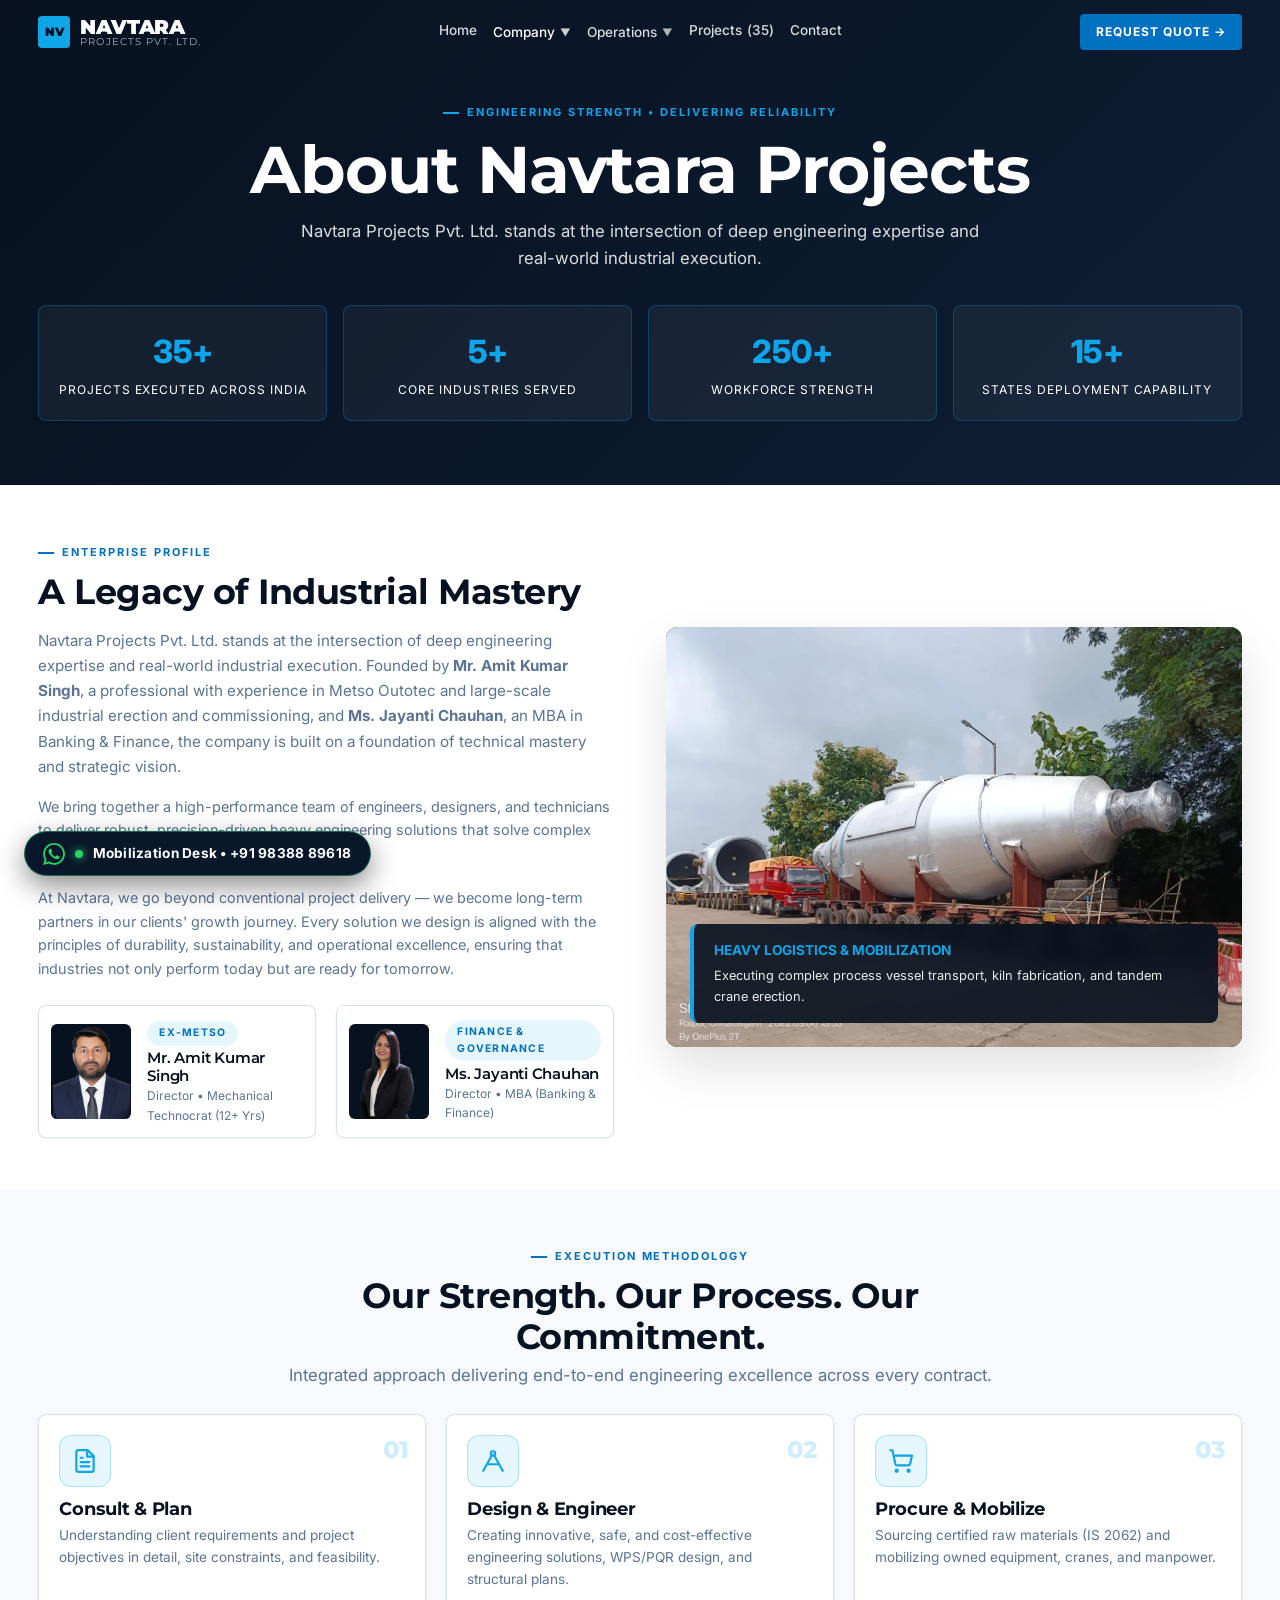
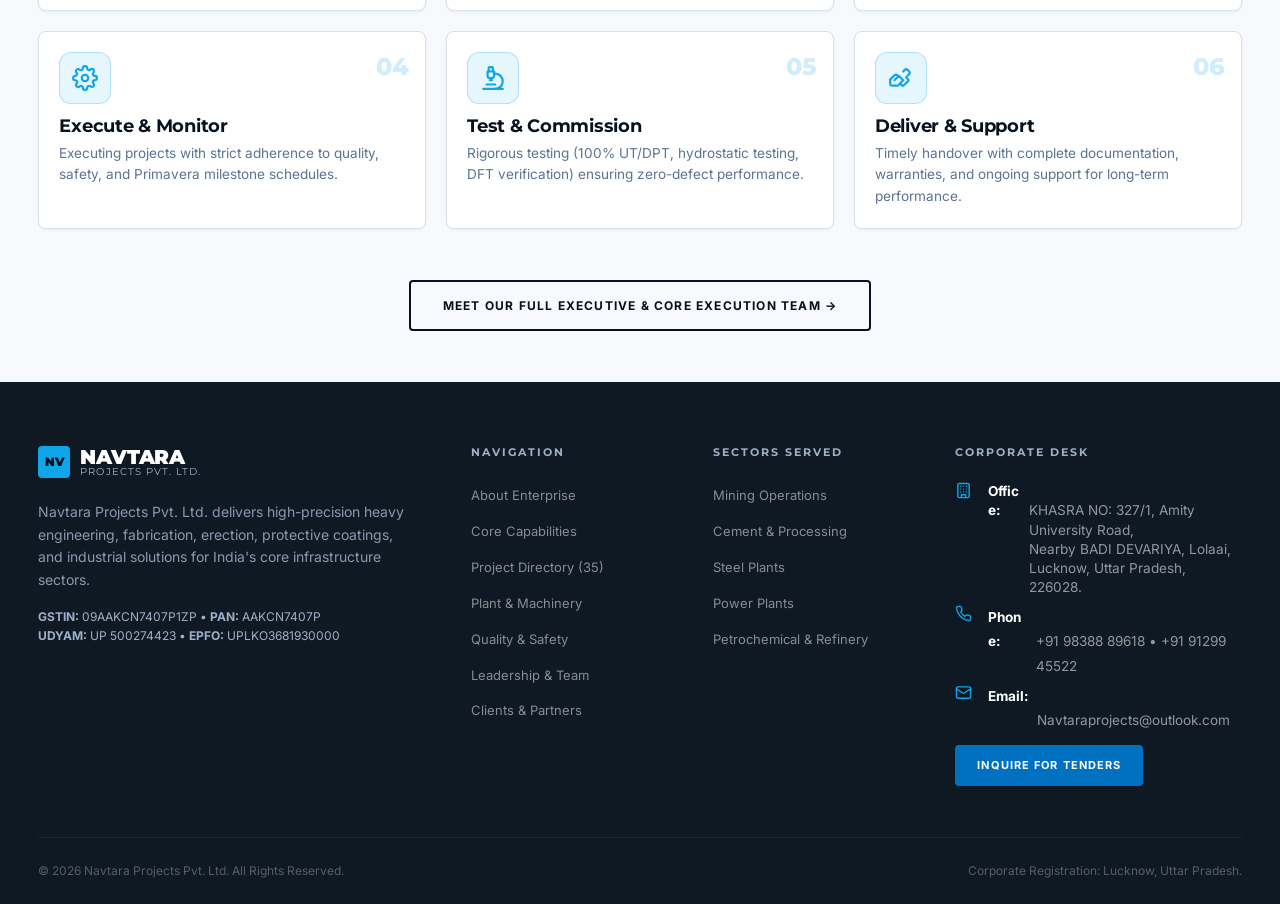
==== commit 1782524d: "feat(epc): add prequalification FAQ, state inspector, floating WhatsApp desk, and Schema.org" ====
--- a/about.html
+++ b/about.html
@@ -393,6 +393,19 @@
     </footer>
 
     <!-- Scroll to Top Button -->
+        <!-- Floating Operations & Mobilization Desk Pill (Bottom-Left) -->
+    <a href="https://wa.me/919838889618?text=Hello%20Navtara%20Projects%2C%20we%20would%20like%20to%20inquire%20about%20industrial%20engineering%20mobilization%20and%20tenders." 
+       class="floating-ops-desk" 
+       target="_blank" 
+       rel="noopener" 
+       aria-label="Direct WhatsApp Operations &amp; Mobilization Desk">
+        <span class="floating-ops-desk-icon">
+            <svg viewBox="0 0 24 24"><path d="M.057 24l1.687-6.163c-1.041-1.804-1.588-3.849-1.587-5.946.003-6.556 5.338-11.891 11.893-11.891 3.181.001 6.167 1.24 8.413 3.488 2.245 2.248 3.481 5.236 3.48 8.414-.003 6.557-5.338 11.892-11.893 11.892-1.99-.001-3.951-.5-5.688-1.448l-6.305 1.654zm6.597-3.807c1.676.995 3.276 1.591 5.392 1.592 5.448 0 9.886-4.434 9.889-9.885.002-5.462-4.415-9.89-9.881-9.892-5.452 0-9.887 4.434-9.889 9.884-.001 2.225.651 3.891 1.746 5.634l-.999 3.648 3.742-.981zm11.387-5.464c-.074-.124-.272-.198-.57-.347-.297-.149-1.758-.868-2.031-.967-.272-.099-.47-.149-.669.149-.198.297-.768.967-.941 1.165-.173.198-.347.223-.644.074-.297-.149-1.255-.462-2.39-1.475-.883-.788-1.48-1.761-1.653-2.059-.173-.297-.018-.458.13-.606.134-.133.297-.347.446-.521.151-.172.2-.296.3-.495.099-.198.05-.372-.025-.521-.075-.148-.669-1.611-.916-2.206-.242-.579-.487-.501-.669-.51l-.57-.01c-.198 0-.52.074-.792.372s-1.04 1.016-1.04 2.479 1.065 2.876 1.213 3.074c.149.198 2.095 3.2 5.076 4.487.709.306 1.263.489 1.694.626.712.226 1.36.194 1.872.118.571-.085 1.758-.719 2.006-1.413.248-.695.248-1.29.173-1.414z"/></svg>
+        </span>
+        <span class="floating-ops-desk-badge"></span>
+        <span class="text-label">Mobilization Desk &bull; +91 98388 89618</span>
+    </a>
+
     <button id="scroll-top-btn" aria-label="Scroll to top">↑</button>
 
     <!-- Scripts -->
--- a/css/fixes.css
+++ b/css/fixes.css
@@ -723,5 +723,245 @@
   stroke-linejoin: round;
 }
 
-
-
+/* ── Floating Operations Desk WhatsApp Pill (Bottom-Left) ── */
+.floating-ops-desk {
+  position: fixed;
+  bottom: 24px;
+  left: 24px;
+  z-index: 9999;
+  display: inline-flex;
+  align-items: center;
+  gap: 0.6rem;
+  background: #09172A;
+  color: #FFFFFF !important;
+  border: 1.5px solid rgba(37, 211, 102, 0.45);
+  padding: 0.65rem 1.15rem;
+  border-radius: var(--radius-pill, 100px);
+  font-size: 0.85rem;
+  font-weight: 700;
+  letter-spacing: 0.02em;
+  text-decoration: none !important;
+  box-shadow: 0 10px 28px rgba(0, 0, 0, 0.45);
+  transition: transform 0.25s cubic-bezier(0.16, 1, 0.3, 1), box-shadow 0.25s ease, border-color 0.25s ease;
+}
+
+.floating-ops-desk:hover {
+  transform: translateY(-3px) scale(1.02);
+  border-color: #25D366;
+  box-shadow: 0 14px 36px rgba(37, 211, 102, 0.35);
+}
+
+.floating-ops-desk-icon {
+  width: 22px;
+  height: 22px;
+  color: #25D366;
+  display: flex;
+  align-items: center;
+  justify-content: center;
+  flex-shrink: 0;
+}
+
+.floating-ops-desk-icon svg {
+  width: 100%;
+  height: 100%;
+  fill: currentColor;
+}
+
+.floating-ops-desk-badge {
+  display: inline-block;
+  width: 8px;
+  height: 8px;
+  border-radius: 50%;
+  background: #25D366;
+  box-shadow: 0 0 8px #25D366;
+  animation: beaconBlink 1.8s infinite ease-in-out;
+}
+
+@media (max-width: 600px) {
+  .floating-ops-desk span.text-label {
+    display: none;
+  }
+  .floating-ops-desk {
+    padding: 0.75rem;
+    border-radius: 50%;
+  }
+}
+
+/* ── Technical Prequalification FAQ Accordion ────────────── */
+.faq-section {
+  padding: var(--s-xl) 0;
+  background: var(--c-off-white, #F8FAFC);
+}
+
+.faq-section.dark {
+  background: var(--c-navy-dark, #071324);
+  color: #FFFFFF;
+}
+
+.faq-accordion {
+  max-width: 860px;
+  margin: 0 auto;
+  display: flex;
+  flex-direction: column;
+  gap: 0.85rem;
+}
+
+.faq-item {
+  background: var(--c-white, #FFFFFF);
+  border: 1px solid var(--c-border, #E2E8F0);
+  border-radius: var(--radius-md, 10px);
+  overflow: hidden;
+  box-shadow: 0 2px 8px rgba(0, 0, 0, 0.03);
+  transition: border-color 0.25s ease, box-shadow 0.25s ease, transform 0.2s ease;
+}
+
+.faq-section.dark .faq-item {
+  background: rgba(13, 30, 53, 0.8);
+  border-color: rgba(255, 255, 255, 0.08);
+}
+
+.faq-item.active {
+  border-color: var(--c-accent, #0EA5E9);
+  box-shadow: 0 6px 20px rgba(14, 165, 233, 0.12);
+}
+
+.faq-question {
+  width: 100%;
+  padding: 1.15rem 1.4rem;
+  background: transparent;
+  border: none;
+  text-align: left;
+  display: flex;
+  align-items: center;
+  justify-content: space-between;
+  gap: 1rem;
+  cursor: pointer;
+  font-family: inherit;
+  font-size: 1rem;
+  font-weight: 700;
+  color: var(--c-navy, #0D1E35);
+  line-height: 1.45;
+  transition: color 0.2s ease;
+}
+
+.faq-section.dark .faq-question {
+  color: #FFFFFF;
+}
+
+.faq-item.active .faq-question {
+  color: var(--c-accent, #0EA5E9);
+}
+
+.faq-toggle-icon {
+  width: 28px;
+  height: 28px;
+  border-radius: 50%;
+  background: rgba(14, 165, 233, 0.08);
+  color: var(--c-accent, #0EA5E9);
+  display: flex;
+  align-items: center;
+  justify-content: center;
+  flex-shrink: 0;
+  transition: transform 0.3s cubic-bezier(0.16, 1, 0.3, 1), background-color 0.2s ease;
+}
+
+.faq-item.active .faq-toggle-icon {
+  transform: rotate(180deg);
+  background: var(--c-accent, #0EA5E9);
+  color: #FFFFFF;
+}
+
+.faq-answer {
+  max-height: 0;
+  opacity: 0;
+  overflow: hidden;
+  transition: max-height 0.35s cubic-bezier(0.16, 1, 0.3, 1), opacity 0.3s ease, padding 0.3s ease;
+  padding: 0 1.4rem;
+  font-size: 0.925rem;
+  line-height: 1.65;
+  color: var(--c-grey-600, #475569);
+}
+
+.faq-section.dark .faq-answer {
+  color: rgba(255, 255, 255, 0.8);
+}
+
+.faq-item.active .faq-answer {
+  max-height: 400px;
+  opacity: 1;
+  padding: 0 1.4rem 1.35rem 1.4rem;
+}
+
+/* ── Interactive State Hub Inspector (Pan-India Section) ── */
+.state-pill-selector {
+  display: flex;
+  flex-wrap: wrap;
+  gap: 0.5rem;
+  justify-content: center;
+  margin-bottom: var(--s-md);
+}
+
+.state-pill {
+  background: rgba(255, 255, 255, 0.08);
+  border: 1px solid rgba(255, 255, 255, 0.15);
+  color: rgba(255, 255, 255, 0.85);
+  padding: 0.45rem 0.95rem;
+  border-radius: var(--radius-pill, 100px);
+  font-size: 0.8rem;
+  font-weight: 600;
+  cursor: pointer;
+  transition: all 0.25s ease;
+  font-family: inherit;
+}
+
+.state-pill:hover,
+.state-pill.active {
+  background: var(--c-accent, #0EA5E9);
+  border-color: var(--c-accent, #0EA5E9);
+  color: #FFFFFF;
+  box-shadow: 0 4px 15px rgba(14, 165, 233, 0.35);
+  transform: translateY(-2px);
+}
+
+.hub-metric-grid {
+  display: grid;
+  grid-template-columns: repeat(3, 1fr);
+  gap: 0.75rem;
+  margin-top: 1rem;
+}
+
+.hub-metric-card {
+  background: rgba(255, 255, 255, 0.06);
+  border: 1px solid rgba(255, 255, 255, 0.1);
+  border-radius: var(--radius-sm, 6px);
+  padding: 0.65rem 0.75rem;
+  text-align: center;
+}
+
+.hub-metric-card .num {
+  font-size: 1.15rem;
+  font-weight: 800;
+  color: var(--c-accent, #0EA5E9);
+  line-height: 1.1;
+}
+
+.hub-metric-card .label {
+  font-size: 0.7rem;
+  color: rgba(255, 255, 255, 0.7);
+  margin-top: 0.25rem;
+  text-transform: uppercase;
+  letter-spacing: 0.04em;
+}
+
+@media (max-width: 600px) {
+  .hub-metric-grid {
+    grid-template-columns: 1fr;
+    gap: 0.5rem;
+  }
+}
+
+
+
+
+
+
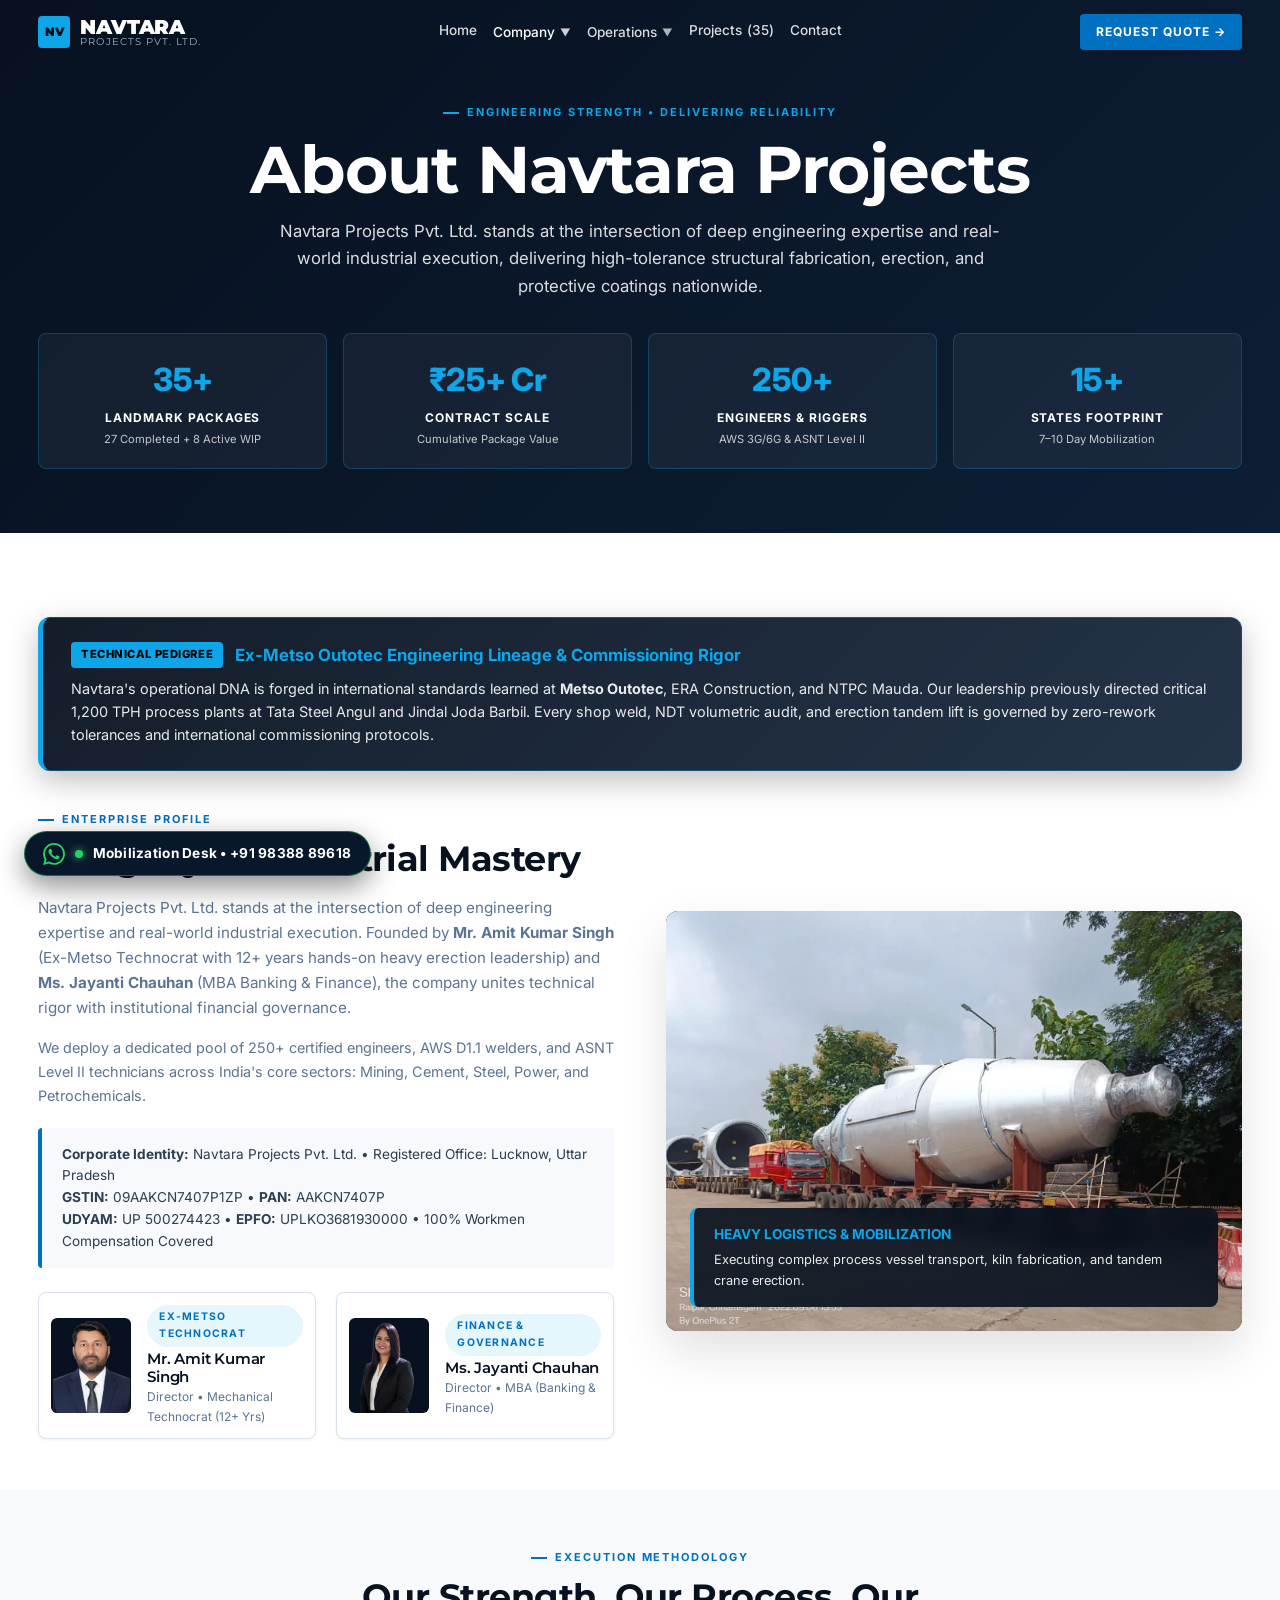
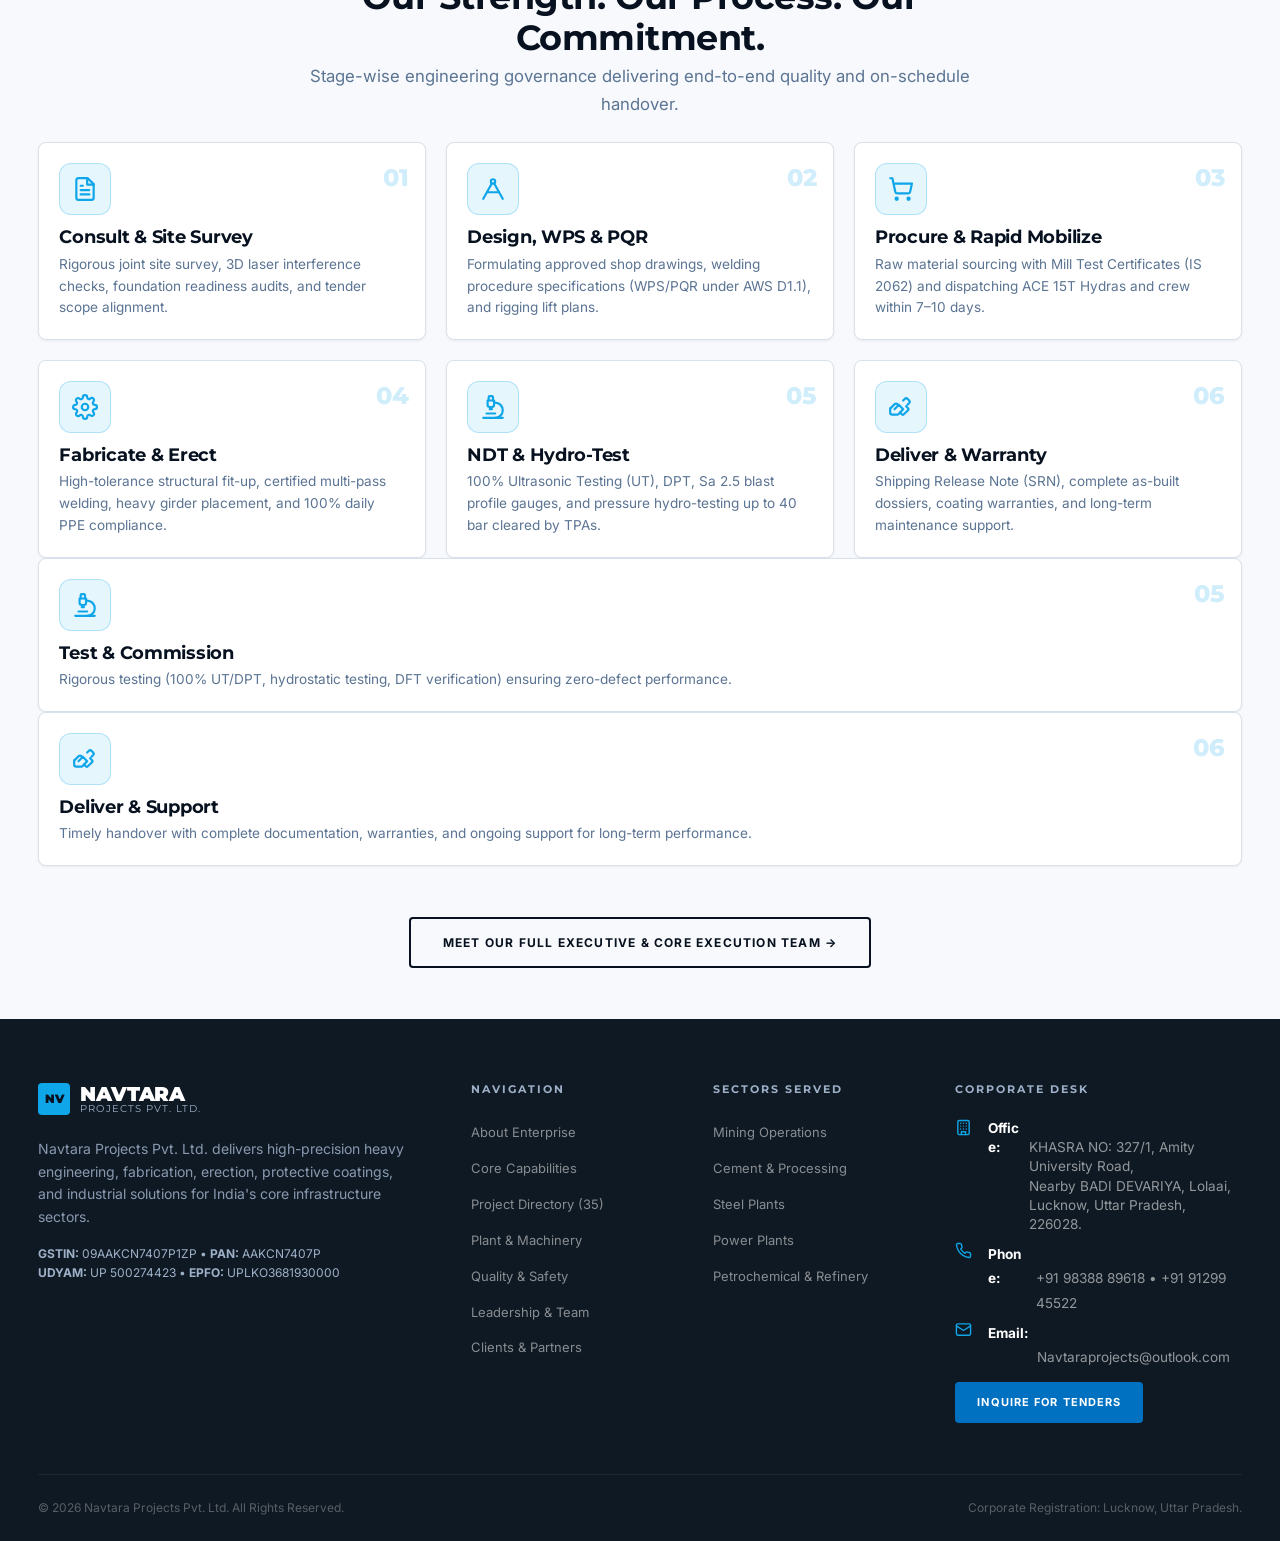
==== commit 7aa94193: "feat(site): 100000x site-wide elevation across all 8 inner pages" ====
--- a/about.html
+++ b/about.html
@@ -164,27 +164,31 @@
         <div class="container reveal">
             <div class="section-label section-label--light">Engineering Strength &bull; Delivering Reliability</div>
             <h1 class="heading-xl text-light" style="margin-bottom: var(--s-xs);">About Navtara Projects</h1>
-            <p class="body-lg text-light" style="max-width: 680px; margin: 0 auto; opacity: 0.85;">
-                Navtara Projects Pvt. Ltd. stands at the intersection of deep engineering expertise and real-world industrial execution.
+            <p class="body-lg text-light" style="max-width: 720px; margin: 0 auto; opacity: 0.85;">
+                Navtara Projects Pvt. Ltd. stands at the intersection of deep engineering expertise and real-world industrial execution, delivering high-tolerance structural fabrication, erection, and protective coatings nationwide.
             </p>
 
-            <!-- Metrics from Page 2 of PDF -->
+            <!-- Metrics from Page 2 of PDF with Detailed Context -->
             <div class="about-stats-grid">
                 <div class="about-stat-card">
                     <div class="heading-lg text-accent" style="font-size: 2rem; font-weight: 800; margin-bottom: 0.2rem;">35+</div>
-                    <div style="font-size: 0.75rem; text-transform: uppercase; letter-spacing: 0.08em;">Projects Executed Across India</div>
+                    <div style="font-size: 0.75rem; text-transform: uppercase; letter-spacing: 0.08em; font-weight: 700;">Landmark Packages</div>
+                    <div style="font-size: 0.7rem; opacity: 0.75; margin-top: 0.2rem;">27 Completed + 8 Active WIP</div>
                 </div>
                 <div class="about-stat-card">
-                    <div class="heading-lg text-accent" style="font-size: 2rem; font-weight: 800; margin-bottom: 0.2rem;">5+</div>
-                    <div style="font-size: 0.75rem; text-transform: uppercase; letter-spacing: 0.08em;">Core Industries Served</div>
+                    <div class="heading-lg text-accent" style="font-size: 2rem; font-weight: 800; margin-bottom: 0.2rem;">₹25+ Cr</div>
+                    <div style="font-size: 0.75rem; text-transform: uppercase; letter-spacing: 0.08em; font-weight: 700;">Contract Scale</div>
+                    <div style="font-size: 0.7rem; opacity: 0.75; margin-top: 0.2rem;">Cumulative Package Value</div>
                 </div>
                 <div class="about-stat-card">
                     <div class="heading-lg text-accent" style="font-size: 2rem; font-weight: 800; margin-bottom: 0.2rem;">250+</div>
-                    <div style="font-size: 0.75rem; text-transform: uppercase; letter-spacing: 0.08em;">Workforce Strength</div>
+                    <div style="font-size: 0.75rem; text-transform: uppercase; letter-spacing: 0.08em; font-weight: 700;">Engineers &amp; Riggers</div>
+                    <div style="font-size: 0.7rem; opacity: 0.75; margin-top: 0.2rem;">AWS 3G/6G &amp; ASNT Level II</div>
                 </div>
                 <div class="about-stat-card">
                     <div class="heading-lg text-accent" style="font-size: 2rem; font-weight: 800; margin-bottom: 0.2rem;">15+</div>
-                    <div style="font-size: 0.75rem; text-transform: uppercase; letter-spacing: 0.08em;">States Deployment Capability</div>
+                    <div style="font-size: 0.75rem; text-transform: uppercase; letter-spacing: 0.08em; font-weight: 700;">States Footprint</div>
+                    <div style="font-size: 0.7rem; opacity: 0.75; margin-top: 0.2rem;">7–10 Day Mobilization</div>
                 </div>
             </div>
         </div>
@@ -193,19 +197,34 @@
     <!-- ✦ Corporate Story & Founding Leadership ✦ -->
     <section class="section bg-white">
         <div class="container">
-            <div class="grid-2" style="align-items: center; gap: var(--s-xl);">
+            <!-- Ex-Metso Lineage Banner -->
+            <div class="heritage-box reveal">
+                <div class="heritage-header">
+                    <span class="heritage-badge">TECHNICAL PEDIGREE</span>
+                    <strong style="color: var(--c-accent); font-size: 1.05rem;">Ex-Metso Outotec Engineering Lineage &amp; Commissioning Rigor</strong>
+                </div>
+                <p style="font-size: 0.9rem; opacity: 0.9; margin: 0; line-height: 1.6;">
+                    Navtara's operational DNA is forged in international standards learned at <strong>Metso Outotec</strong>, ERA Construction, and NTPC Mauda. Our leadership previously directed critical 1,200 TPH process plants at Tata Steel Angul and Jindal Joda Barbil. Every shop weld, NDT volumetric audit, and erection tandem lift is governed by zero-rework tolerances and international commissioning protocols.
+                </p>
+            </div>
+
+            <div class="grid-2" style="align-items: center; gap: var(--s-xl); margin-top: var(--s-lg);">
                 <div class="reveal-left">
                     <div class="section-label">Enterprise Profile</div>
                     <h2 class="heading-lg" style="margin-bottom: var(--s-sm);">A Legacy of Industrial Mastery</h2>
                     <p class="body-lg text-muted" style="margin-bottom: 1rem; font-size: 0.95rem; line-height: 1.65;">
-                        Navtara Projects Pvt. Ltd. stands at the intersection of deep engineering expertise and real-world industrial execution. Founded by <strong>Mr. Amit Kumar Singh</strong>, a professional with experience in Metso Outotec and large-scale industrial erection and commissioning, and <strong>Ms. Jayanti Chauhan</strong>, an MBA in Banking &amp; Finance, the company is built on a foundation of technical mastery and strategic vision.
+                        Navtara Projects Pvt. Ltd. stands at the intersection of deep engineering expertise and real-world industrial execution. Founded by <strong>Mr. Amit Kumar Singh</strong> (Ex-Metso Technocrat with 12+ years hands-on heavy erection leadership) and <strong>Ms. Jayanti Chauhan</strong> (MBA Banking &amp; Finance), the company unites technical rigor with institutional financial governance.
                     </p>
                     <p class="body-md text-muted" style="margin-bottom: 1.25rem; font-size: 0.9rem; line-height: 1.65;">
-                        We bring together a high-performance team of engineers, designers, and technicians to deliver robust, precision-driven heavy engineering solutions that solve complex industrial challenges with efficiency and reliability.
-                    </p>
-                    <p class="body-md text-muted" style="margin-bottom: 1.25rem; font-size: 0.9rem; line-height: 1.65;">
-                        At Navtara, we go beyond conventional project delivery &mdash; we become long-term partners in our clients' growth journey. Every solution we design is aligned with the principles of durability, sustainability, and operational excellence, ensuring that industries not only perform today but are ready for tomorrow.
-                    </p>
+                        We deploy a dedicated pool of 250+ certified engineers, AWS D1.1 welders, and ASNT Level II technicians across India's core sectors: Mining, Cement, Steel, Power, and Petrochemicals.
+                    </p>
+                    
+                    <!-- Statutory Compliance Overview -->
+                    <div style="background: var(--c-off-white); border-left: 4px solid var(--c-accent-d); padding: 1rem 1.25rem; border-radius: var(--radius-sm); margin-bottom: 1.5rem; font-size: 0.85rem;">
+                        <strong>Corporate Identity:</strong> Navtara Projects Pvt. Ltd. &bull; Registered Office: Lucknow, Uttar Pradesh<br>
+                        <strong>GSTIN:</strong> 09AAKCN7407P1ZP &bull; <strong>PAN:</strong> AAKCN7407P<br>
+                        <strong>UDYAM:</strong> UP 500274423 &bull; <strong>EPFO:</strong> UPLKO3681930000 &bull; 100% Workmen Compensation Covered
+                    </div>
 
                     <div class="director-mini-grid">
                         <div class="director-mini-card">
@@ -213,7 +232,7 @@
                                 <img src="assets/images/amit_kumar_singh.webp" alt="Mr. Amit Kumar Singh">
                             </div>
                             <div>
-                                <span class="tag tag--accent" style="font-size: 0.65rem;">EX-METSO</span>
+                                <span class="tag tag--accent" style="font-size: 0.65rem;">EX-METSO TECHNOCRAT</span>
                                 <h4 style="font-size: 0.95rem; margin: 0.2rem 0 0.1rem; color: var(--c-navy);">Mr. Amit Kumar Singh</h4>
                                 <div style="font-size: 0.75rem; color: var(--c-grey-500);">Director &bull; Mechanical Technocrat (12+ Yrs)</div>
                             </div>
@@ -245,14 +264,14 @@
         </div>
     </section>
 
-    <!-- ✦ Our Process: 6-Stage Execution Excellence (Page 7 of PDF) ✦ -->
+    <!-- ✦ Our Process: 6-Stage Execution Excellence ✦ -->
     <section class="section bg-off-white" aria-labelledby="process-heading">
         <div class="container">
             <div class="text-center reveal" style="max-width: 720px; margin: 0 auto var(--s-md);">
                 <div class="section-label">Execution Methodology</div>
                 <h2 class="heading-lg" id="process-heading">Our Strength. Our Process. Our Commitment.</h2>
                 <p class="body-lg" style="margin-top: 0.25rem;">
-                    Integrated approach delivering end-to-end engineering excellence across every contract.
+                    Stage-wise engineering governance delivering end-to-end quality and on-schedule handover.
                 </p>
             </div>
 
@@ -260,38 +279,57 @@
                 <div class="process-card">
                     <span class="process-num">01</span>
                     <div class="icon-badge"><svg viewBox="0 0 24 24"><path d="M14.5 2H6a2 2 0 0 0-2 2v16a2 2 0 0 0 2 2h12a2 2 0 0 0 2-2V7.5L14.5 2z"></path><polyline points="14 2 14 8 20 8"></polyline><line x1="16" y1="13" x2="8" y2="13"></line><line x1="16" y1="17" x2="8" y2="17"></line><line x1="10" y1="9" x2="8" y2="9"></line></svg></div>
-                    <h3 class="heading-md" style="font-size: 1.1rem; margin-bottom: 0.35rem;">Consult &amp; Plan</h3>
-                    <p class="body-md text-muted" style="font-size: 0.85rem;">
-                        Understanding client requirements and project objectives in detail, site constraints, and feasibility.
+                    <h3 class="heading-md" style="font-size: 1.1rem; margin-bottom: 0.35rem;">Consult &amp; Site Survey</h3>
+                    <p class="body-md text-muted" style="font-size: 0.85rem;">
+                        Rigorous joint site survey, 3D laser interference checks, foundation readiness audits, and tender scope alignment.
                     </p>
                 </div>
 
                 <div class="process-card">
                     <span class="process-num">02</span>
                     <div class="icon-badge"><svg viewBox="0 0 24 24"><circle cx="12" cy="5" r="2"></circle><path d="m3 21 8.02-14.26"></path><path d="m21 21-8.02-14.26"></path><path d="M6.5 15h11"></path></svg></div>
-                    <h3 class="heading-md" style="font-size: 1.1rem; margin-bottom: 0.35rem;">Design &amp; Engineer</h3>
-                    <p class="body-md text-muted" style="font-size: 0.85rem;">
-                        Creating innovative, safe, and cost-effective engineering solutions, WPS/PQR design, and structural plans.
+                    <h3 class="heading-md" style="font-size: 1.1rem; margin-bottom: 0.35rem;">Design, WPS &amp; PQR</h3>
+                    <p class="body-md text-muted" style="font-size: 0.85rem;">
+                        Formulating approved shop drawings, welding procedure specifications (WPS/PQR under AWS D1.1), and rigging lift plans.
                     </p>
                 </div>
 
                 <div class="process-card">
                     <span class="process-num">03</span>
                     <div class="icon-badge"><svg viewBox="0 0 24 24"><circle cx="8" cy="21" r="1"></circle><circle cx="19" cy="21" r="1"></circle><path d="M2.05 2.05h2l2.66 12.42a2 2 0 0 0 2 1.58h9.78a2 2 0 0 0 1.95-1.57l1.65-7.43H5.12"></path></svg></div>
-                    <h3 class="heading-md" style="font-size: 1.1rem; margin-bottom: 0.35rem;">Procure &amp; Mobilize</h3>
-                    <p class="body-md text-muted" style="font-size: 0.85rem;">
-                        Sourcing certified raw materials (IS 2062) and mobilizing owned equipment, cranes, and manpower.
+                    <h3 class="heading-md" style="font-size: 1.1rem; margin-bottom: 0.35rem;">Procure &amp; Rapid Mobilize</h3>
+                    <p class="body-md text-muted" style="font-size: 0.85rem;">
+                        Raw material sourcing with Mill Test Certificates (IS 2062) and dispatching ACE 15T Hydras and crew within 7–10 days.
                     </p>
                 </div>
 
                 <div class="process-card">
                     <span class="process-num">04</span>
                     <div class="icon-badge"><svg viewBox="0 0 24 24"><circle cx="12" cy="12" r="3"></circle><path d="M19.4 15a1.65 1.65 0 0 0 .33 1.82l.06.06a2 2 0 0 1 0 2.83 2 2 0 0 1-2.83 0l-.06-.06a1.65 1.65 0 0 0-1.82-.33 1.65 1.65 0 0 0-1 1.51V21a2 2 0 0 1-2 2 2 2 0 0 1-2-2v-.09A1.65 1.65 0 0 0 9 19.4a1.65 1.65 0 0 0-1.82.33l-.06.06a2 2 0 0 1-2.83 0 2 2 0 0 1 0-2.83l.06-.06a1.65 1.65 0 0 0 .33-1.82 1.65 1.65 0 0 0-1.51-1H3a2 2 0 0 1-2-2 2 2 0 0 1 2-2h.09A1.65 1.65 0 0 0 4.6 9a1.65 1.65 0 0 0-.33-1.82l-.06-.06a2 2 0 0 1 0-2.83 2 2 0 0 1 2.83 0l.06.06a1.65 1.65 0 0 0 1.82.33H9a1.65 1.65 0 0 0 1-1.51V3a2 2 0 0 1 2-2 2 2 0 0 1 2 2v.09a1.65 1.65 0 0 0 1 1.51 1.65 1.65 0 0 0 1.82-.33l.06-.06a2 2 0 0 1 2.83 0 2 2 0 0 1 0 2.83l-.06.06a1.65 1.65 0 0 0-.33 1.82V9a1.65 1.65 0 0 0 1.51 1H21a2 2 0 0 1 2 2 2 2 0 0 1-2 2h-.09a1.65 1.65 0 0 0-1.51 1z"></path></svg></div>
-                    <h3 class="heading-md" style="font-size: 1.1rem; margin-bottom: 0.35rem;">Execute &amp; Monitor</h3>
-                    <p class="body-md text-muted" style="font-size: 0.85rem;">
-                        Executing projects with strict adherence to quality, safety, and Primavera milestone schedules.
-                    </p>
-                </div>
+                    <h3 class="heading-md" style="font-size: 1.1rem; margin-bottom: 0.35rem;">Fabricate &amp; Erect</h3>
+                    <p class="body-md text-muted" style="font-size: 0.85rem;">
+                        High-tolerance structural fit-up, certified multi-pass welding, heavy girder placement, and 100% daily PPE compliance.
+                    </p>
+                </div>
+
+                <div class="process-card">
+                    <span class="process-num">05</span>
+                    <div class="icon-badge"><svg viewBox="0 0 24 24"><path d="M6 18h8"></path><path d="M3 22h18"></path><path d="M14 22a7 7 0 1 0 0-14h-1"></path><path d="M9 14h2"></path><path d="M9 12a2 2 0 0 1-2-2V6h6v4a2 2 0 0 1-2 2Z"></path><path d="M12 6V3a1 1 0 0 0-1-1H9a1 1 0 0 0-1 1v3"></path></svg></div>
+                    <h3 class="heading-md" style="font-size: 1.1rem; margin-bottom: 0.35rem;">NDT &amp; Hydro-Test</h3>
+                    <p class="body-md text-muted" style="font-size: 0.85rem;">
+                        100% Ultrasonic Testing (UT), DPT, Sa 2.5 blast profile gauges, and pressure hydro-testing up to 40 bar cleared by TPAs.
+                    </p>
+                </div>
+
+                <div class="process-card">
+                    <span class="process-num">06</span>
+                    <div class="icon-badge"><svg viewBox="0 0 24 24"><path d="m11 17 2 2a1 1 0 0 0 1.4 0l4.3-4.3a1 1 0 0 0 0-1.4l-2-2"></path><path d="m18 10 1.4-1.4a2 2 0 0 0 0-2.8l-1.2-1.2a2 2 0 0 0-2.8 0L14 6"></path><path d="M2 13.5V17a2 2 0 0 0 2 2h4.5a2 2 0 0 0 1.4-.6L14 14l-4-4L6 14"></path><path d="M2 13.5 6 9.5a2 2 0 0 1 2.8 0l1.2 1.2"></path></svg></div>
+                    <h3 class="heading-md" style="font-size: 1.1rem; margin-bottom: 0.35rem;">Deliver &amp; Warranty</h3>
+                    <p class="body-md text-muted" style="font-size: 0.85rem;">
+                        Shipping Release Note (SRN), complete as-built dossiers, coating warranties, and long-term maintenance support.
+                    </p>
+                </div>
+            </div>
 
                 <div class="process-card">
                     <span class="process-num">05</span>
--- a/css/fixes.css
+++ b/css/fixes.css
@@ -960,8 +960,576 @@
   }
 }
 
-
-
-
-
-
+/* ── Hero Specs Array & Live Status Bar ─────────────────── */
+.hero-specs-array {
+  display: flex;
+  flex-wrap: wrap;
+  gap: 0.55rem;
+  margin: var(--s-sm) 0 var(--s-md) 0;
+}
+
+.hero-spec-pill {
+  display: inline-flex;
+  align-items: center;
+  gap: 0.45rem;
+  background: rgba(255, 255, 255, 0.07);
+  border: 1px solid rgba(14, 165, 233, 0.35);
+  color: #E0F2FE;
+  padding: 0.35rem 0.85rem;
+  border-radius: var(--radius-pill, 100px);
+  font-size: 0.785rem;
+  font-weight: 600;
+  letter-spacing: 0.02em;
+  backdrop-filter: blur(8px);
+}
+
+.hero-spec-pill svg {
+  width: 14px;
+  height: 14px;
+  color: var(--c-accent, #0EA5E9);
+  flex-shrink: 0;
+}
+
+.hero-status-bar {
+  display: inline-flex;
+  align-items: center;
+  gap: 0.6rem;
+  background: rgba(13, 30, 53, 0.85);
+  border: 1px solid rgba(37, 211, 102, 0.4);
+  padding: 0.5rem 1rem;
+  border-radius: var(--radius-pill, 100px);
+  font-size: 0.8rem;
+  font-weight: 600;
+  color: #FFFFFF;
+  margin-top: var(--s-md);
+  box-shadow: 0 4px 20px rgba(0, 0, 0, 0.3);
+}
+
+.hero-status-dot {
+  width: 8px;
+  height: 8px;
+  border-radius: 50%;
+  background: #25D366;
+  box-shadow: 0 0 10px #25D366;
+  animation: beaconBlink 1.8s infinite ease-in-out;
+}
+
+/* ── Architectural Client Marquee 2.0 ───────────────────── */
+.marquee-track-v2 {
+  display: flex;
+  gap: 1.25rem;
+  align-items: center;
+  animation: marqueeScroll 36s linear infinite;
+  white-space: nowrap;
+}
+
+.marquee-wrapper:hover .marquee-track-v2 {
+  animation-play-state: paused;
+}
+
+.marquee-card-v2 {
+  display: inline-flex;
+  flex-direction: column;
+  background: #FFFFFF;
+  border: 1px solid #E2E8F0;
+  border-radius: 8px;
+  padding: 0.65rem 1.15rem;
+  box-shadow: 0 2px 8px rgba(0, 0, 0, 0.04);
+  transition: transform 0.25s ease, border-color 0.25s ease, box-shadow 0.25s ease;
+  min-width: 200px;
+}
+
+.marquee-card-v2:hover {
+  transform: translateY(-2px);
+  border-color: var(--c-accent, #0EA5E9);
+  box-shadow: 0 6px 18px rgba(14, 165, 233, 0.15);
+}
+
+.marquee-client-name {
+  font-size: 0.85rem;
+  font-weight: 800;
+  color: var(--c-navy, #0D1E35);
+  letter-spacing: 0.03em;
+}
+
+.marquee-client-scope {
+  font-size: 0.725rem;
+  color: var(--c-grey-500, #64748B);
+  font-weight: 500;
+  margin-top: 0.15rem;
+}
+
+/* ── High-Weight Sub-metrics for Stats ──────────────────── */
+.stat-subtext {
+  font-size: 0.775rem;
+  color: rgba(255, 255, 255, 0.65);
+  margin-top: 0.35rem;
+  line-height: 1.35;
+}
+
+/* ── Compliance Audit Crests ────────────────────────────── */
+.compliance-crest-grid {
+  display: grid;
+  grid-template-columns: repeat(6, 1fr);
+  gap: 1rem;
+  margin-top: var(--s-md);
+}
+
+.compliance-crest-card {
+  background: #FFFFFF;
+  border: 1px solid #E2E8F0;
+  border-radius: 12px;
+  padding: 1.25rem 0.85rem;
+  text-align: center;
+  display: flex;
+  flex-direction: column;
+  align-items: center;
+  box-shadow: 0 2px 10px rgba(0, 0, 0, 0.03);
+  transition: transform 0.25s ease, border-color 0.25s ease, box-shadow 0.25s ease;
+}
+
+.compliance-crest-card:hover {
+  transform: translateY(-3px);
+  border-color: var(--c-accent, #0EA5E9);
+  box-shadow: 0 8px 24px rgba(14, 165, 233, 0.14);
+}
+
+.crest-seal-icon-svg {
+  width: 48px;
+  height: 48px;
+  border-radius: 50%;
+  background: linear-gradient(135deg, rgba(14, 165, 233, 0.1), rgba(0, 112, 192, 0.15));
+  border: 2px solid var(--c-accent, #0EA5E9);
+  color: var(--c-navy, #0D1E35);
+  display: flex;
+  align-items: center;
+  justify-content: center;
+  margin-bottom: 0.65rem;
+  font-size: 0.75rem;
+  font-weight: 900;
+  letter-spacing: 0.05em;
+  box-shadow: 0 0 12px rgba(14, 165, 233, 0.25);
+}
+
+.statutory-verification-pill {
+  display: inline-flex;
+  align-items: center;
+  gap: 0.5rem;
+  background: var(--c-off-white, #F8FAFC);
+  border: 1px dashed #CBD5E1;
+  padding: 0.5rem 1.2rem;
+  border-radius: var(--radius-pill, 100px);
+  font-size: 0.8rem;
+  color: var(--c-navy, #0D1E35);
+  font-weight: 600;
+  margin-top: 1.5rem;
+}
+
+@media (max-width: 900px) {
+  .compliance-crest-grid {
+    grid-template-columns: repeat(3, 1fr);
+  }
+}
+
+@media (max-width: 600px) {
+  .compliance-crest-grid {
+    grid-template-columns: repeat(2, 1fr);
+  }
+}
+
+/* ── Blueprint Corner Accents for Strategic Cards ───────── */
+.blueprint-card {
+  position: relative;
+}
+
+.blueprint-card::after {
+  content: '';
+  position: absolute;
+  top: 10px;
+  right: 10px;
+  width: 14px;
+  height: 14px;
+  border-top: 2px solid rgba(14, 165, 233, 0.4);
+  border-right: 2px solid rgba(14, 165, 233, 0.4);
+  pointer-events: none;
+}
+
+.blueprint-card::before {
+  content: '';
+  position: absolute;
+  bottom: 10px;
+  left: 10px;
+  width: 14px;
+  height: 14px;
+  border-bottom: 2px solid rgba(14, 165, 233, 0.4);
+  border-left: 2px solid rgba(14, 165, 233, 0.4);
+  pointer-events: none;
+}
+
+.cap-hard-metric {
+  display: inline-block;
+  font-size: 0.725rem;
+  font-weight: 700;
+  text-transform: uppercase;
+  color: var(--c-accent-d, #0070C0);
+  background: rgba(14, 165, 233, 0.1);
+  padding: 0.2rem 0.55rem;
+  border-radius: 4px;
+  margin-bottom: 0.5rem;
+}
+
+/* ── Project Case Studies Spec Tags & 4th Item ───────────── */
+.cs-spec-row {
+  display: flex;
+  flex-wrap: wrap;
+  gap: 0.4rem;
+  margin-top: 0.5rem;
+  margin-bottom: 0.75rem;
+}
+
+.cs-spec-tag {
+  font-size: 0.725rem;
+  font-weight: 600;
+  padding: 0.2rem 0.5rem;
+  border-radius: 4px;
+  background: rgba(255, 255, 255, 0.15);
+  color: #FFFFFF;
+  border: 1px solid rgba(255, 255, 255, 0.2);
+}
+
+.card .cs-spec-tag {
+  background: rgba(14, 165, 233, 0.12);
+  color: #0EA5E9;
+  border-color: rgba(14, 165, 233, 0.25);
+}
+
+/* ── Radar Sweep Effect & Coordinates ───────────────────── */
+.radar-grid-bg::after {
+  content: '';
+  position: absolute;
+  top: 50%;
+  left: 50%;
+  width: 140%;
+  height: 140%;
+  margin-top: -70%;
+  margin-left: -70%;
+  border-radius: 50%;
+  background: conic-gradient(from 0deg at 50% 50%, rgba(14, 165, 233, 0.18) 0deg, rgba(14, 165, 233, 0.05) 45deg, transparent 90deg, transparent 360deg);
+  animation: radarSweep 8s linear infinite;
+  pointer-events: none;
+}
+
+@keyframes radarSweep {
+  0% { transform: rotate(0deg); }
+  100% { transform: rotate(360deg); }
+}
+
+.radar-telemetry {
+  position: absolute;
+  bottom: 12px;
+  left: 16px;
+  font-family: monospace;
+  font-size: 0.7rem;
+  color: rgba(14, 165, 233, 0.7);
+  letter-spacing: 0.05em;
+  pointer-events: none;
+  z-index: 5;
+}
+
+/* ── Instant 60-Second EPC Tonnage & Mobilization Estimator ── */
+.estimator-section {
+  padding: var(--s-xl) 0;
+  background: linear-gradient(135deg, #07111F 0%, #0D1E35 100%);
+  color: #FFFFFF;
+  position: relative;
+  overflow: hidden;
+}
+
+.estimator-section::before {
+  content: '';
+  position: absolute;
+  top: -30%;
+  left: -20%;
+  width: 600px;
+  height: 600px;
+  background: radial-gradient(circle, rgba(14, 165, 233, 0.12) 0%, transparent 70%);
+  pointer-events: none;
+}
+
+.estimator-grid {
+  display: grid;
+  grid-template-columns: 1.35fr 1fr;
+  gap: var(--s-lg);
+  align-items: start;
+  margin-top: var(--s-md);
+}
+
+.estimator-control-card {
+  background: rgba(13, 30, 53, 0.7);
+  border: 1px solid rgba(255, 255, 255, 0.1);
+  border-radius: 12px;
+  padding: 1.5rem;
+  backdrop-filter: blur(12px);
+}
+
+.estimator-group-title {
+  font-size: 0.85rem;
+  font-weight: 700;
+  text-transform: uppercase;
+  letter-spacing: 0.05em;
+  color: var(--c-accent, #0EA5E9);
+  margin-bottom: 0.75rem;
+  display: flex;
+  align-items: center;
+  gap: 0.5rem;
+}
+
+.estimator-options-row {
+  display: flex;
+  flex-wrap: wrap;
+  gap: 0.5rem;
+  margin-bottom: 1.25rem;
+}
+
+.estimator-btn {
+  background: rgba(255, 255, 255, 0.06);
+  border: 1px solid rgba(255, 255, 255, 0.15);
+  color: rgba(255, 255, 255, 0.85);
+  padding: 0.45rem 0.9rem;
+  border-radius: 6px;
+  font-size: 0.8rem;
+  font-weight: 600;
+  cursor: pointer;
+  transition: all 0.2s ease;
+  font-family: inherit;
+}
+
+.estimator-btn:hover {
+  border-color: var(--c-accent, #0EA5E9);
+  color: #FFFFFF;
+}
+
+.estimator-btn.active {
+  background: var(--c-accent, #0EA5E9);
+  border-color: var(--c-accent, #0EA5E9);
+  color: #FFFFFF;
+  box-shadow: 0 4px 14px rgba(14, 165, 233, 0.35);
+}
+
+.estimator-output-card {
+  background: rgba(10, 25, 46, 0.85);
+  border: 1.5px solid var(--c-accent, #0EA5E9);
+  border-radius: 12px;
+  padding: 1.5rem;
+  box-shadow: 0 16px 40px rgba(0, 0, 0, 0.4);
+  position: sticky;
+  top: 90px;
+}
+
+.estimator-result-badge {
+  display: inline-block;
+  background: rgba(37, 211, 102, 0.15);
+  border: 1px solid rgba(37, 211, 102, 0.4);
+  color: #25D366;
+  font-size: 0.725rem;
+  font-weight: 700;
+  padding: 0.25rem 0.65rem;
+  border-radius: 100px;
+  text-transform: uppercase;
+  margin-bottom: 0.75rem;
+}
+
+.estimator-spec-list {
+  display: flex;
+  flex-direction: column;
+  gap: 0.75rem;
+  margin: 1rem 0 1.25rem 0;
+  font-size: 0.85rem;
+  color: rgba(255, 255, 255, 0.85);
+}
+
+.estimator-spec-item {
+  display: flex;
+  justify-content: space-between;
+  border-bottom: 1px solid rgba(255, 255, 255, 0.08);
+  padding-bottom: 0.45rem;
+}
+
+.estimator-spec-item span.lbl {
+  color: rgba(255, 255, 255, 0.6);
+}
+
+.estimator-spec-item span.val {
+  font-weight: 700;
+  color: #FFFFFF;
+}
+
+@media (max-width: 850px) {
+  .estimator-grid {
+    grid-template-columns: 1fr;
+  }
+}
+
+/* ── EPC Client Endorsements & Auditor Quotes ───────────── */
+.testimonial-grid-v3 {
+  display: grid;
+  grid-template-columns: repeat(3, 1fr);
+  gap: var(--s-md);
+  margin-top: var(--s-md);
+}
+
+.testimonial-card-v3 {
+  background: #FFFFFF;
+  border: 1px solid #E2E8F0;
+  border-radius: 12px;
+  padding: 1.5rem;
+  box-shadow: 0 4px 16px rgba(0, 0, 0, 0.03);
+  display: flex;
+  flex-direction: column;
+  justify-content: space-between;
+  position: relative;
+  transition: transform 0.25s ease, box-shadow 0.25s ease;
+}
+
+.testimonial-card-v3:hover {
+  transform: translateY(-4px);
+  box-shadow: 0 10px 30px rgba(0, 0, 0, 0.08);
+}
+
+.testimonial-quote-icon {
+  width: 28px;
+  height: 28px;
+  color: var(--c-accent, #0EA5E9);
+  opacity: 0.35;
+  margin-bottom: 0.75rem;
+}
+
+.testimonial-text {
+  font-size: 0.875rem;
+  line-height: 1.6;
+  color: var(--c-grey-700, #334155);
+  font-style: italic;
+  margin-bottom: 1rem;
+}
+
+.testimonial-author {
+  border-top: 1px solid #F1F5F9;
+  padding-top: 0.75rem;
+}
+
+.testimonial-author-name {
+  font-size: 0.85rem;
+  font-weight: 700;
+  color: var(--c-navy, #0D1E35);
+}
+
+.testimonial-author-role {
+  font-size: 0.75rem;
+  color: var(--c-grey-500, #64748B);
+}
+
+@media (max-width: 850px) {
+  .testimonial-grid-v3 {
+    grid-template-columns: 1fr;
+  }
+}
+
+/* ── Ex-Metso Industrial Lineage Banner ──────────────────── */
+.heritage-box {
+  background: linear-gradient(135deg, rgba(7, 17, 31, 0.95) 0%, rgba(13, 30, 53, 0.9) 100%);
+  border: 1px solid rgba(14, 165, 233, 0.35);
+  border-left: 5px solid var(--c-accent, #0EA5E9);
+  border-radius: var(--radius-lg, 12px);
+  padding: 1.5rem 1.75rem;
+  color: #FFFFFF;
+  margin: var(--s-lg) 0;
+  box-shadow: 0 10px 30px rgba(0, 0, 0, 0.25);
+}
+
+.heritage-header {
+  display: flex;
+  align-items: center;
+  gap: 0.75rem;
+  margin-bottom: 0.5rem;
+}
+
+.heritage-badge {
+  background: var(--c-accent, #0EA5E9);
+  color: #000000;
+  font-size: 0.7rem;
+  font-weight: 800;
+  padding: 0.25rem 0.6rem;
+  border-radius: 4px;
+  text-transform: uppercase;
+  letter-spacing: 0.05em;
+}
+
+/* ── Third-Party Inspection Agency (TPA) Grid ───────────── */
+.tpa-badge-grid {
+  display: flex;
+  flex-wrap: wrap;
+  gap: 0.75rem;
+  justify-content: center;
+  margin: var(--s-md) 0;
+}
+
+.tpa-pill {
+  display: inline-flex;
+  align-items: center;
+  gap: 0.5rem;
+  background: #FFFFFF;
+  border: 1px solid #E2E8F0;
+  border-radius: 100px;
+  padding: 0.5rem 1.15rem;
+  font-size: 0.8rem;
+  font-weight: 700;
+  color: var(--c-navy, #0D1E35);
+  box-shadow: 0 2px 8px rgba(0, 0, 0, 0.03);
+  transition: transform 0.2s ease, border-color 0.2s ease;
+}
+
+.tpa-pill:hover {
+  transform: translateY(-2px);
+  border-color: var(--c-accent, #0EA5E9);
+}
+
+.tpa-check {
+  color: #25D366;
+  font-weight: 800;
+}
+
+/* ── Fleet Readiness Banner ─────────────────────────────── */
+.fleet-readiness-banner {
+  display: flex;
+  align-items: center;
+  justify-content: space-between;
+  background: rgba(13, 30, 53, 0.9);
+  border: 1px solid rgba(37, 211, 102, 0.4);
+  padding: 0.85rem 1.5rem;
+  border-radius: var(--radius-md, 10px);
+  color: #FFFFFF;
+  margin: var(--s-md) 0 var(--s-lg);
+  font-size: 0.85rem;
+}
+
+.fleet-readiness-left {
+  display: flex;
+  align-items: center;
+  gap: 0.75rem;
+}
+
+@media (max-width: 768px) {
+  .fleet-readiness-banner {
+    flex-direction: column;
+    gap: 0.75rem;
+    text-align: center;
+  }
+}
+
+
+
+
+
+
+
+
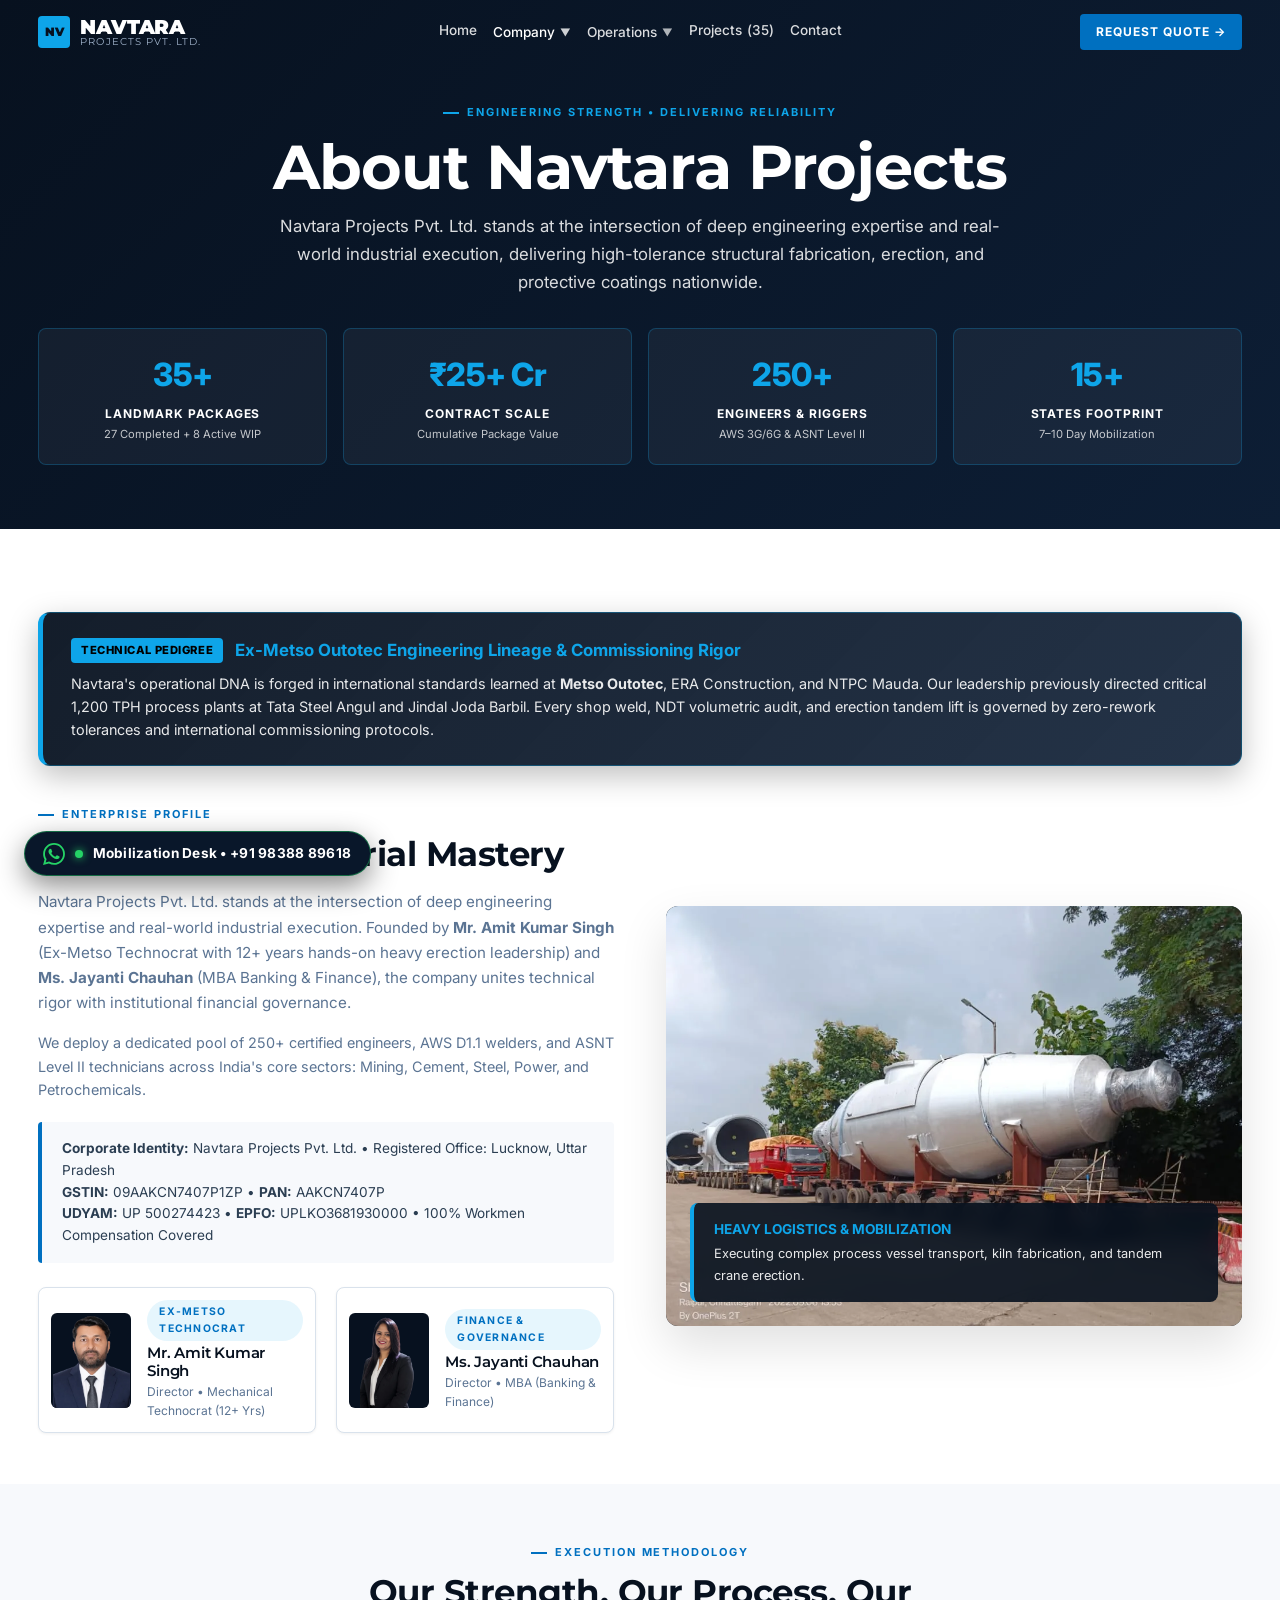
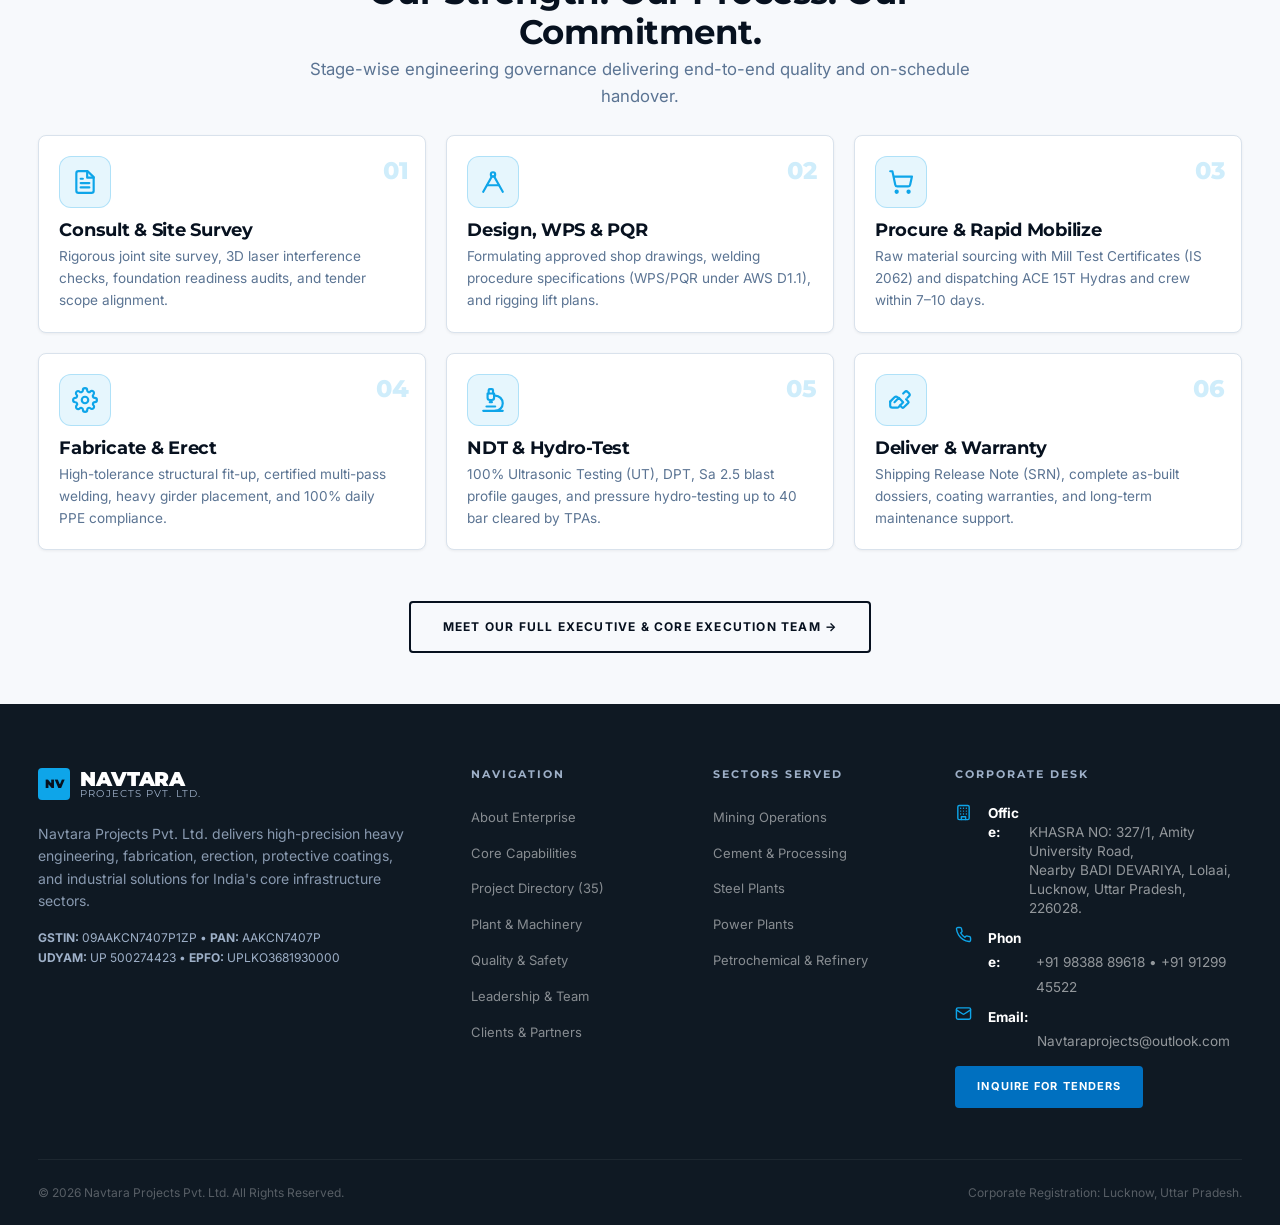
==== commit 0ca868b3: "feat(mobile): comprehensive mobile optimization suite across all 9 pages" ====
--- a/about.html
+++ b/about.html
@@ -327,25 +327,6 @@
                     <h3 class="heading-md" style="font-size: 1.1rem; margin-bottom: 0.35rem;">Deliver &amp; Warranty</h3>
                     <p class="body-md text-muted" style="font-size: 0.85rem;">
                         Shipping Release Note (SRN), complete as-built dossiers, coating warranties, and long-term maintenance support.
-                    </p>
-                </div>
-            </div>
-
-                <div class="process-card">
-                    <span class="process-num">05</span>
-                    <div class="icon-badge"><svg viewBox="0 0 24 24"><path d="M6 18h8"></path><path d="M3 22h18"></path><path d="M14 22a7 7 0 1 0 0-14h-1"></path><path d="M9 14h2"></path><path d="M9 12a2 2 0 0 1-2-2V6h6v4a2 2 0 0 1-2 2Z"></path><path d="M12 6V3a1 1 0 0 0-1-1H9a1 1 0 0 0-1 1v3"></path></svg></div>
-                    <h3 class="heading-md" style="font-size: 1.1rem; margin-bottom: 0.35rem;">Test &amp; Commission</h3>
-                    <p class="body-md text-muted" style="font-size: 0.85rem;">
-                        Rigorous testing (100% UT/DPT, hydrostatic testing, DFT verification) ensuring zero-defect performance.
-                    </p>
-                </div>
-
-                <div class="process-card">
-                    <span class="process-num">06</span>
-                    <div class="icon-badge"><svg viewBox="0 0 24 24"><path d="m11 17 2 2a1 1 0 0 0 1.4 0l4.3-4.3a1 1 0 0 0 0-1.4l-2-2"></path><path d="m18 10 1.4-1.4a2 2 0 0 0 0-2.8l-1.2-1.2a2 2 0 0 0-2.8 0L14 6"></path><path d="M2 13.5V17a2 2 0 0 0 2 2h4.5a2 2 0 0 0 1.4-.6L14 14l-4-4L6 14"></path><path d="M2 13.5 6 9.5a2 2 0 0 1 2.8 0l1.2 1.2"></path></svg></div>
-                    <h3 class="heading-md" style="font-size: 1.1rem; margin-bottom: 0.35rem;">Deliver &amp; Support</h3>
-                    <p class="body-md text-muted" style="font-size: 0.85rem;">
-                        Timely handover with complete documentation, warranties, and ongoing support for long-term performance.
                     </p>
                 </div>
             </div>
--- a/css/style.css
+++ b/css/style.css
@@ -41,10 +41,10 @@
   --font-body:    var(--f-body);
 
   /* Fluid Type Scale (Compact & Balanced) */
-  --t-display:  clamp(2.5rem, 4.5vw + 0.5rem, 4.5rem);
-  --t-h1:       clamp(2rem, 3.2vw + 0.5rem, 3.25rem);
-  --t-h2:       clamp(1.5rem, 2.4vw + 0.25rem, 2.25rem);
-  --t-h3:       clamp(1.15rem, 1.2vw + 0.25rem, 1.4rem);
+  --t-display:  clamp(1.85rem, 4.5vw + 0.25rem, 4.5rem);
+  --t-h1:       clamp(1.55rem, 3.2vw + 0.25rem, 3.25rem);
+  --t-h2:       clamp(1.35rem, 2.4vw + 0.2rem, 2.25rem);
+  --t-h3:       clamp(1.1rem, 1.2vw + 0.25rem, 1.4rem);
   --t-h4:       clamp(0.95rem, 0.8vw + 0.25rem, 1.1rem);
   --t-body-lg:  clamp(0.95rem, 0.4vw + 0.8rem, 1.05rem);
   --t-body:     0.9375rem;
--- a/css/fixes.css
+++ b/css/fixes.css
@@ -1526,10 +1526,476 @@
   }
 }
 
-
-
-
-
-
-
-
+/* ═══════════════════════════════════════════════════════════
+   v3.9 ULTRA-RESPONSIVE MOBILE OPTIMIZATION SUITE
+   Touch-Target Ergonomics, iOS Safari Safeguards, & Zero-Jank
+═══════════════════════════════════════════════════════════ */
+
+/* ── 1. Root & Viewport Safeguards ─────────────────────── */
+html, body {
+  overflow-x: clip !important;
+  max-width: 100vw;
+  -webkit-overflow-scrolling: touch;
+}
+
+body.nav-open-lock {
+  overflow: hidden !important;
+  touch-action: none;
+}
+
+/* ── 2. iOS Safari Form Zoom Prevention ─────────────────── */
+@media screen and (max-width: 768px) {
+  input[type="text"],
+  input[type="email"],
+  input[type="tel"],
+  input[type="search"],
+  input[type="number"],
+  textarea,
+  select {
+    font-size: 16px !important; /* Prevents iOS Safari auto-zoom on focus */
+  }
+}
+
+/* ── 3. Touch Target Sizing (WCAG 44x44px Minimum) ──────── */
+button, 
+.btn, 
+.filter-btn, 
+.estimator-btn, 
+.option-radio-card, 
+.faq-header,
+.menu-toggle {
+  touch-action: manipulation;
+  -webkit-tap-highlight-color: transparent;
+}
+
+/* ── 4. Mobile Navigation Drawer Polish ─────────────────── */
+@media (max-width: 1024px) {
+  .menu-toggle {
+    display: inline-flex !important;
+    align-items: center;
+    justify-content: center;
+    width: 44px;
+    height: 44px;
+    border-radius: 8px;
+    background: rgba(255, 255, 255, 0.08);
+    border: 1px solid rgba(255, 255, 255, 0.18);
+    color: #FFFFFF;
+    font-size: 1.35rem;
+    transition: background 0.2s ease, transform 0.2s ease;
+  }
+  
+  .menu-toggle:active {
+    background: rgba(14, 165, 233, 0.25);
+    transform: scale(0.95);
+  }
+
+  .nav-links {
+    background: rgba(7, 17, 31, 0.98) !important;
+    backdrop-filter: blur(24px) !important;
+    -webkit-backdrop-filter: blur(24px) !important;
+    padding: calc(var(--nav-height) + 1.5rem) 1.5rem 3rem !important;
+  }
+
+  .nav-links a {
+    min-height: 44px;
+    display: inline-flex;
+    align-items: center;
+    justify-content: center;
+    width: 100%;
+    max-width: 320px;
+    text-align: center;
+  }
+
+  .nav-dropdown-trigger {
+    min-height: 44px;
+    display: inline-flex;
+    align-items: center;
+    justify-content: center;
+  }
+
+  .nav-dropdown-menu a {
+    min-height: 42px;
+    justify-content: center;
+    text-align: center;
+    font-size: 0.95rem !important;
+  }
+}
+
+/* ── 5. Hero Command Deck on Mobile ─────────────────────── */
+@media (max-width: 600px) {
+  .hero-v3 {
+    min-height: auto;
+    padding-top: calc(var(--nav-height) + 1.25rem);
+    padding-bottom: 2rem;
+  }
+
+  .hero-v3 h1.heading-xl {
+    font-size: clamp(1.65rem, 7vw, 2.2rem) !important;
+    line-height: 1.2;
+    margin-bottom: 0.75rem !important;
+  }
+
+  .hero-specs-array {
+    gap: 0.4rem;
+    margin: 0.75rem 0 1rem 0;
+  }
+
+  .hero-spec-pill {
+    font-size: 0.72rem;
+    padding: 0.35rem 0.65rem;
+  }
+
+  .hero-spec-pill svg {
+    width: 13px;
+    height: 13px;
+  }
+
+  .hero-buttons {
+    flex-direction: column;
+    width: 100%;
+    gap: 0.75rem;
+    margin-top: 1.25rem;
+  }
+
+  .hero-buttons .btn {
+    width: 100%;
+    min-height: 48px;
+    justify-content: center;
+    font-size: 0.85rem;
+  }
+
+  .hero-status-bar {
+    border-radius: 8px;
+    width: 100%;
+    font-size: 0.75rem;
+    padding: 0.65rem 0.85rem;
+    align-items: flex-start;
+    line-height: 1.45;
+  }
+
+  .hero-status-dot {
+    margin-top: 4px;
+    flex-shrink: 0;
+  }
+}
+
+/* ── 6. Client Marquee Mobile Touch Interaction ─────────── */
+.marquee-wrapper {
+  touch-action: pan-y;
+  overflow: hidden;
+}
+
+@media (max-width: 600px) {
+  .marquee-track-v2 {
+    gap: 0.75rem;
+    animation-duration: 28s;
+  }
+
+  .marquee-card-v2 {
+    min-width: 160px;
+    padding: 0.5rem 0.85rem;
+  }
+
+  .marquee-client-name {
+    font-size: 0.78rem;
+  }
+
+  .marquee-client-scope {
+    font-size: 0.68rem;
+  }
+}
+
+/* ── 7. Metric Grids & Counters Ergonomics ───────────────── */
+@media (max-width: 768px) {
+  .client-stats-bar,
+  .highlight-stat-grid {
+    grid-template-columns: repeat(2, 1fr) !important;
+    gap: 0.75rem;
+    margin: 1.25rem 0;
+  }
+}
+
+@media (max-width: 480px) {
+  .client-stats-bar,
+  .highlight-stat-grid {
+    grid-template-columns: repeat(2, 1fr) !important;
+    gap: 0.5rem;
+  }
+
+  .client-stat-box,
+  .highlight-stat-card {
+    padding: 0.85rem 0.5rem;
+  }
+
+  .client-stat-box .heading-lg,
+  .highlight-number {
+    font-size: 1.55rem !important;
+  }
+
+  .client-stat-box div[style*="font-size: 0.75rem"],
+  .highlight-label {
+    font-size: 0.68rem !important;
+    line-height: 1.35;
+  }
+}
+
+/* ── 8. Sector Badges Grid on Mobile (capabilities.html) ─── */
+@media (max-width: 640px) {
+  .sector-badge-grid {
+    grid-template-columns: repeat(2, 1fr) !important;
+    gap: 0.65rem;
+  }
+
+  .sector-badge-card {
+    padding: 1rem 0.5rem;
+  }
+
+  .sector-badge-card:last-child {
+    grid-column: span 2; /* Center the 5th odd badge */
+  }
+
+  .sector-badge-card .heading-md {
+    font-size: 0.85rem;
+  }
+}
+
+/* ── 9. Client Logo Cards on Mobile (clients.html) ───────── */
+@media (max-width: 640px) {
+  .grid-4 {
+    grid-template-columns: repeat(2, 1fr) !important;
+    gap: 0.65rem !important;
+  }
+
+  .client-logo-card {
+    padding: 0.85rem 0.6rem;
+    min-height: 100px;
+  }
+
+  .client-name-heading {
+    font-size: 0.85rem;
+  }
+}
+
+/* ── 10. Horizontal Project Filter Carousel (projects.html) ─ */
+@media (max-width: 640px) {
+  .filter-nav {
+    display: flex;
+    flex-wrap: nowrap;
+    overflow-x: auto;
+    justify-content: flex-start;
+    padding: 0.25rem 0 0.75rem;
+    -webkit-overflow-scrolling: touch;
+    gap: 0.5rem;
+    scrollbar-width: none;
+  }
+
+  .filter-nav::-webkit-scrollbar {
+    display: none;
+  }
+
+  .filter-btn {
+    white-space: nowrap;
+    flex-shrink: 0;
+    font-size: 0.8rem;
+    padding: 0.45rem 1rem;
+    min-height: 40px;
+  }
+
+  .project-grid-v3 {
+    grid-template-columns: 1fr !important;
+    gap: 1.25rem;
+  }
+
+  .project-card-img {
+    height: 190px;
+  }
+}
+
+/* ── 11. RFQ & Estimator Interactive Cards (contact.html & index.html) ── */
+.rfq-estimator-card {
+  background: var(--c-white);
+  border-radius: var(--radius-lg, 12px);
+  border: 1px solid var(--c-grey-100, #E2E8F0);
+  box-shadow: 0 4px 20px rgba(0, 0, 0, 0.04);
+  padding: 1.75rem;
+  margin-bottom: var(--s-xl);
+}
+
+.option-radio-grid {
+  display: flex;
+  flex-direction: column;
+  gap: 0.5rem;
+  margin-top: 0.6rem;
+}
+
+.option-radio-card {
+  display: flex;
+  align-items: center;
+  gap: 0.6rem;
+  padding: 0.65rem 0.85rem;
+  background: #F8FAFC;
+  border: 1.5px solid #E2E8F0;
+  border-radius: var(--radius-sm, 6px);
+  font-size: 0.85rem;
+  font-weight: 600;
+  color: var(--c-navy, #0D1E35);
+  cursor: pointer;
+  transition: all 0.2s ease;
+  min-height: 44px;
+}
+
+.option-radio-card:hover {
+  background: #F0F9FF;
+  border-color: var(--c-accent, #0EA5E9);
+}
+
+.option-radio-card.selected {
+  background: rgba(14, 165, 233, 0.1);
+  border-color: var(--c-accent, #0EA5E9);
+  color: var(--c-accent-d, #0070C0);
+  box-shadow: 0 2px 8px rgba(14, 165, 233, 0.15);
+}
+
+.option-radio-card .icon-inline {
+  width: 18px;
+  height: 18px;
+  color: var(--c-accent, #0EA5E9);
+  flex-shrink: 0;
+}
+
+@media (max-width: 850px) {
+  .rfq-estimator-card {
+    padding: 1.25rem 1rem;
+  }
+
+  .contact-grid-v3 {
+    grid-template-columns: 1fr;
+    gap: var(--s-lg);
+  }
+}
+
+@media (max-width: 600px) {
+  .estimator-spec-item {
+    flex-direction: column;
+    gap: 0.2rem;
+    padding: 0.5rem 0;
+  }
+
+  .estimator-spec-item span.val {
+    text-align: left !important;
+    max-width: 100% !important;
+  }
+
+  #btn-wa-rfq, #btn-copy-rfq {
+    width: 100% !important;
+  }
+
+  div[style*="grid-template-columns: 1fr 1fr"] {
+    grid-template-columns: 1fr !important;
+  }
+}
+
+/* ── 12. Floating Actions & Symmetrical Mobile Dock ──────── */
+@media (max-width: 600px) {
+  .floating-ops-desk {
+    bottom: 16px !important;
+    left: 16px !important;
+    padding: 0 !important;
+    width: 48px !important;
+    height: 48px !important;
+    border-radius: 50% !important;
+    justify-content: center !important;
+    box-shadow: 0 8px 24px rgba(0, 0, 0, 0.5) !important;
+  }
+
+  .floating-ops-desk span.text-label {
+    display: none !important;
+  }
+
+  .floating-ops-desk-icon {
+    width: 24px;
+    height: 24px;
+  }
+
+  .floating-ops-desk-badge {
+    position: absolute;
+    top: 3px;
+    right: 3px;
+    width: 10px;
+    height: 10px;
+  }
+
+  #scroll-top-btn {
+    bottom: 16px !important;
+    right: 16px !important;
+    width: 48px !important;
+    height: 48px !important;
+  }
+
+  #rfq-toast {
+    bottom: 76px !important;
+    left: 16px !important;
+    right: 16px !important;
+    font-size: 0.8rem !important;
+    padding: 0.75rem 1rem !important;
+    justify-content: center !important;
+  }
+}
+
+/* ── 13. Mobile Vertical Workflow Stepper (about.html) ──── */
+@media (max-width: 768px) {
+  .workflow-stepper {
+    flex-direction: column;
+    gap: 1.25rem;
+    padding-left: 0.5rem;
+  }
+
+  .workflow-stepper::before {
+    top: 10px;
+    bottom: 10px;
+    left: 28px;
+    right: auto;
+    width: 2.5px;
+    height: auto;
+  }
+
+  .workflow-step {
+    display: flex;
+    align-items: center;
+    gap: 1rem;
+    text-align: left;
+  }
+
+  .workflow-step-icon {
+    margin: 0;
+    flex-shrink: 0;
+    position: relative;
+    z-index: 2;
+  }
+}
+
+/* ── 14. Responsive Tables with Momentum Scroll ─────────── */
+.table-responsive-wrapper,
+.machinery-table-wrapper {
+  -webkit-overflow-scrolling: touch;
+  overflow-x: auto;
+}
+
+@media (max-width: 768px) {
+  .standards-table th,
+  .standards-table td,
+  .machinery-table th,
+  .machinery-table td {
+    padding: 0.65rem 0.75rem;
+    font-size: 0.78rem;
+    white-space: nowrap;
+  }
+}
+
+
+
+
+
+
+
+
